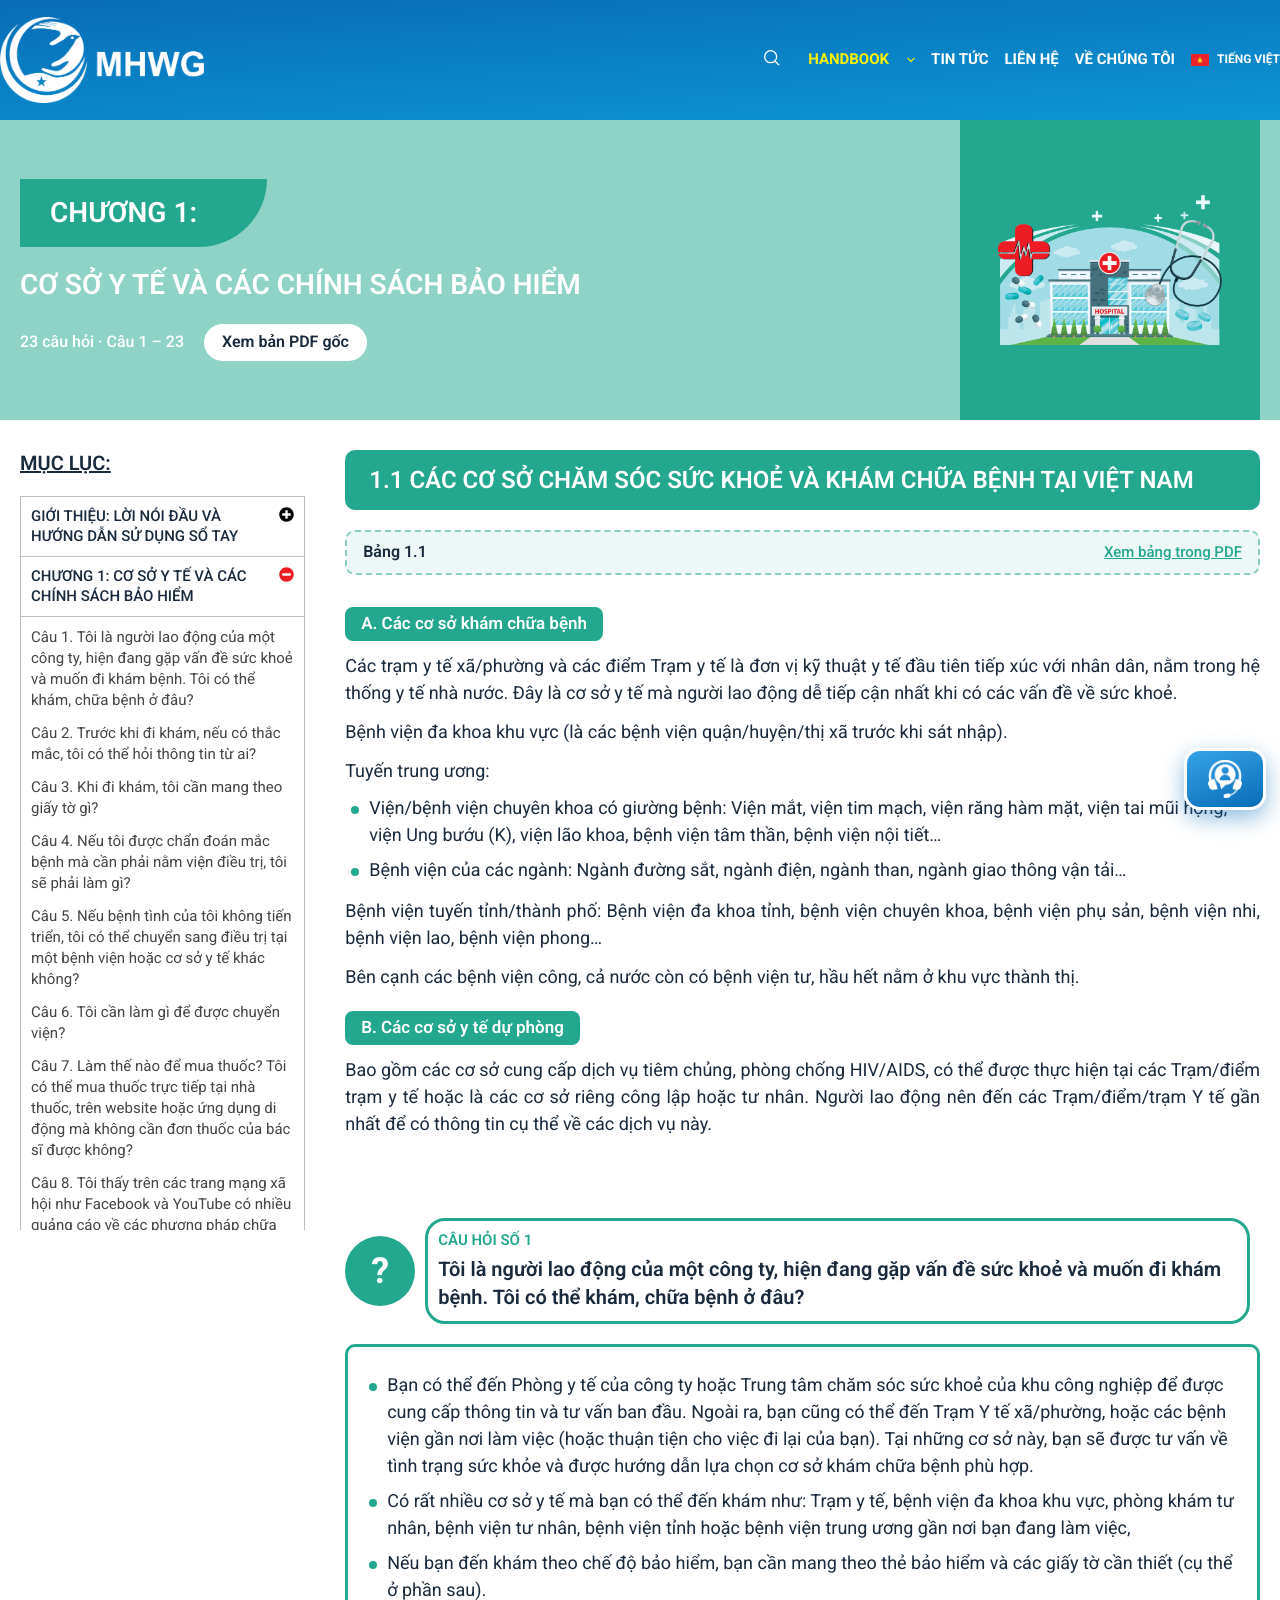
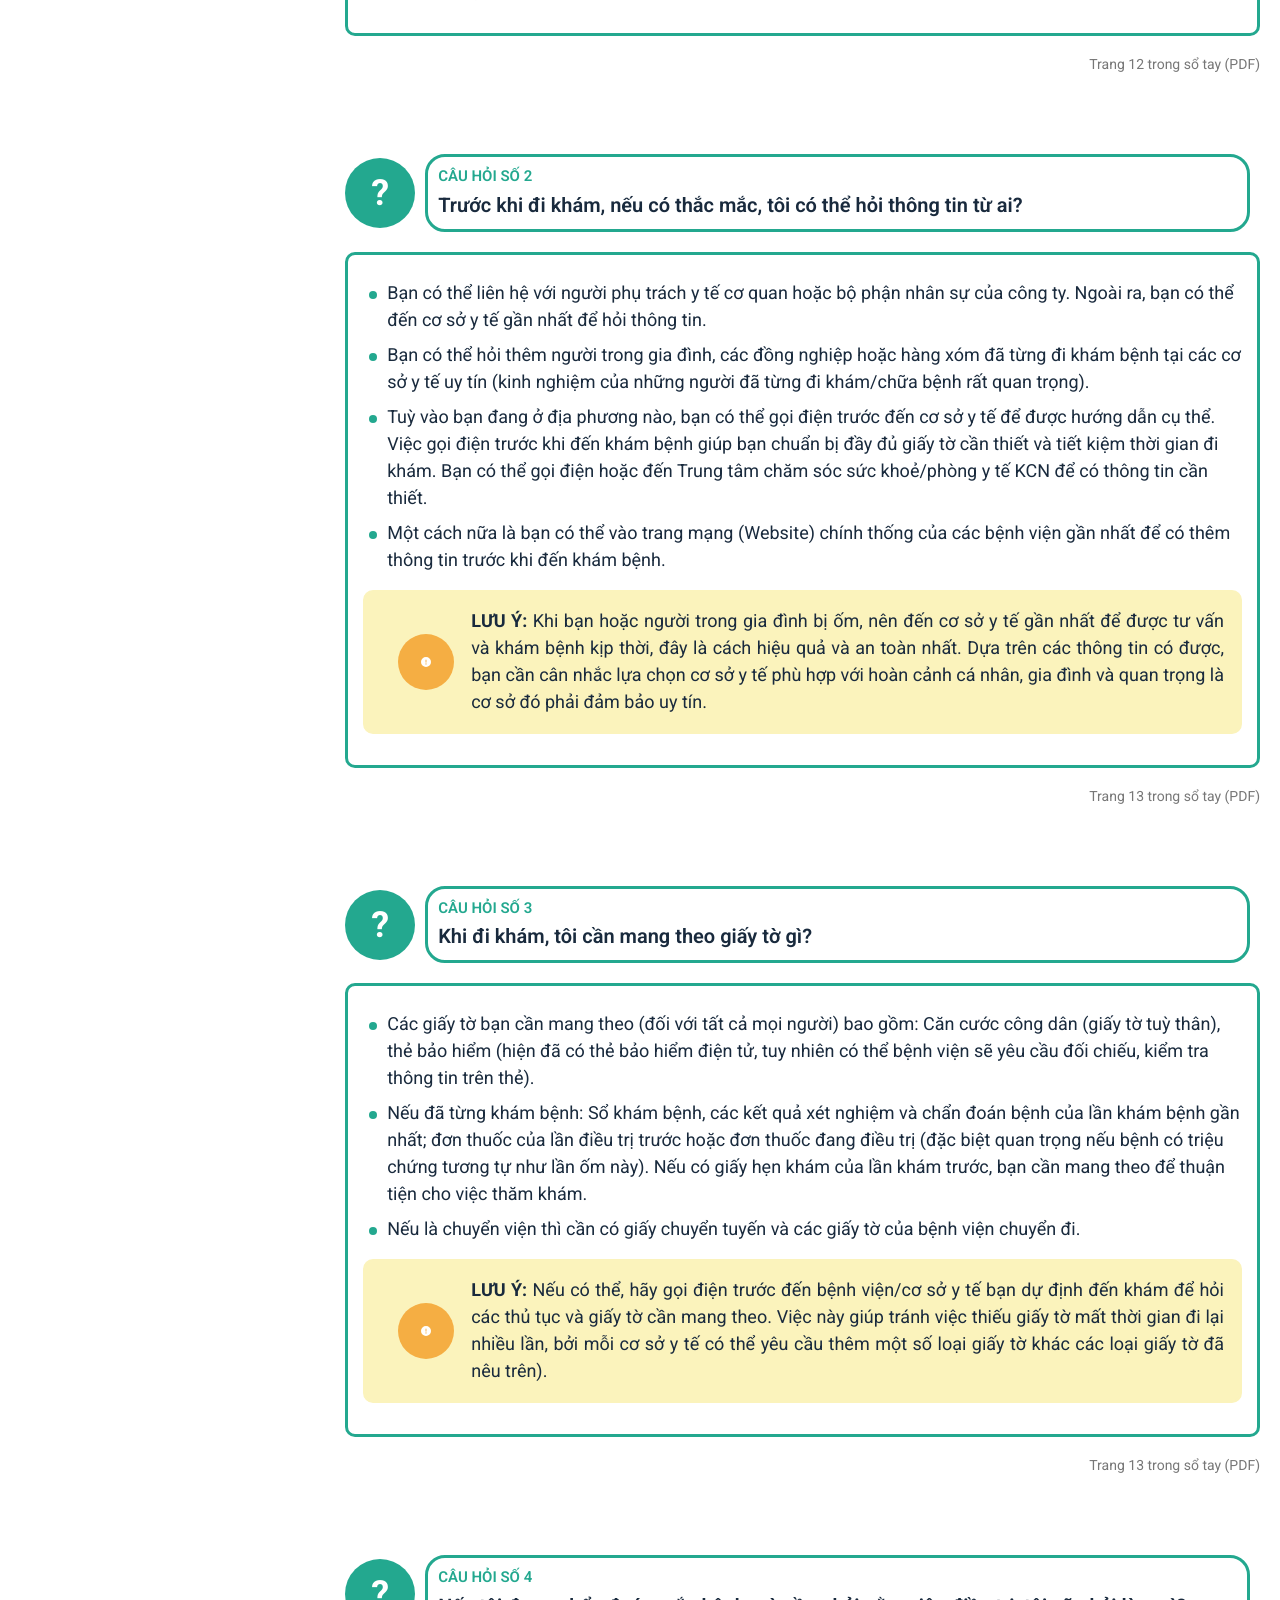
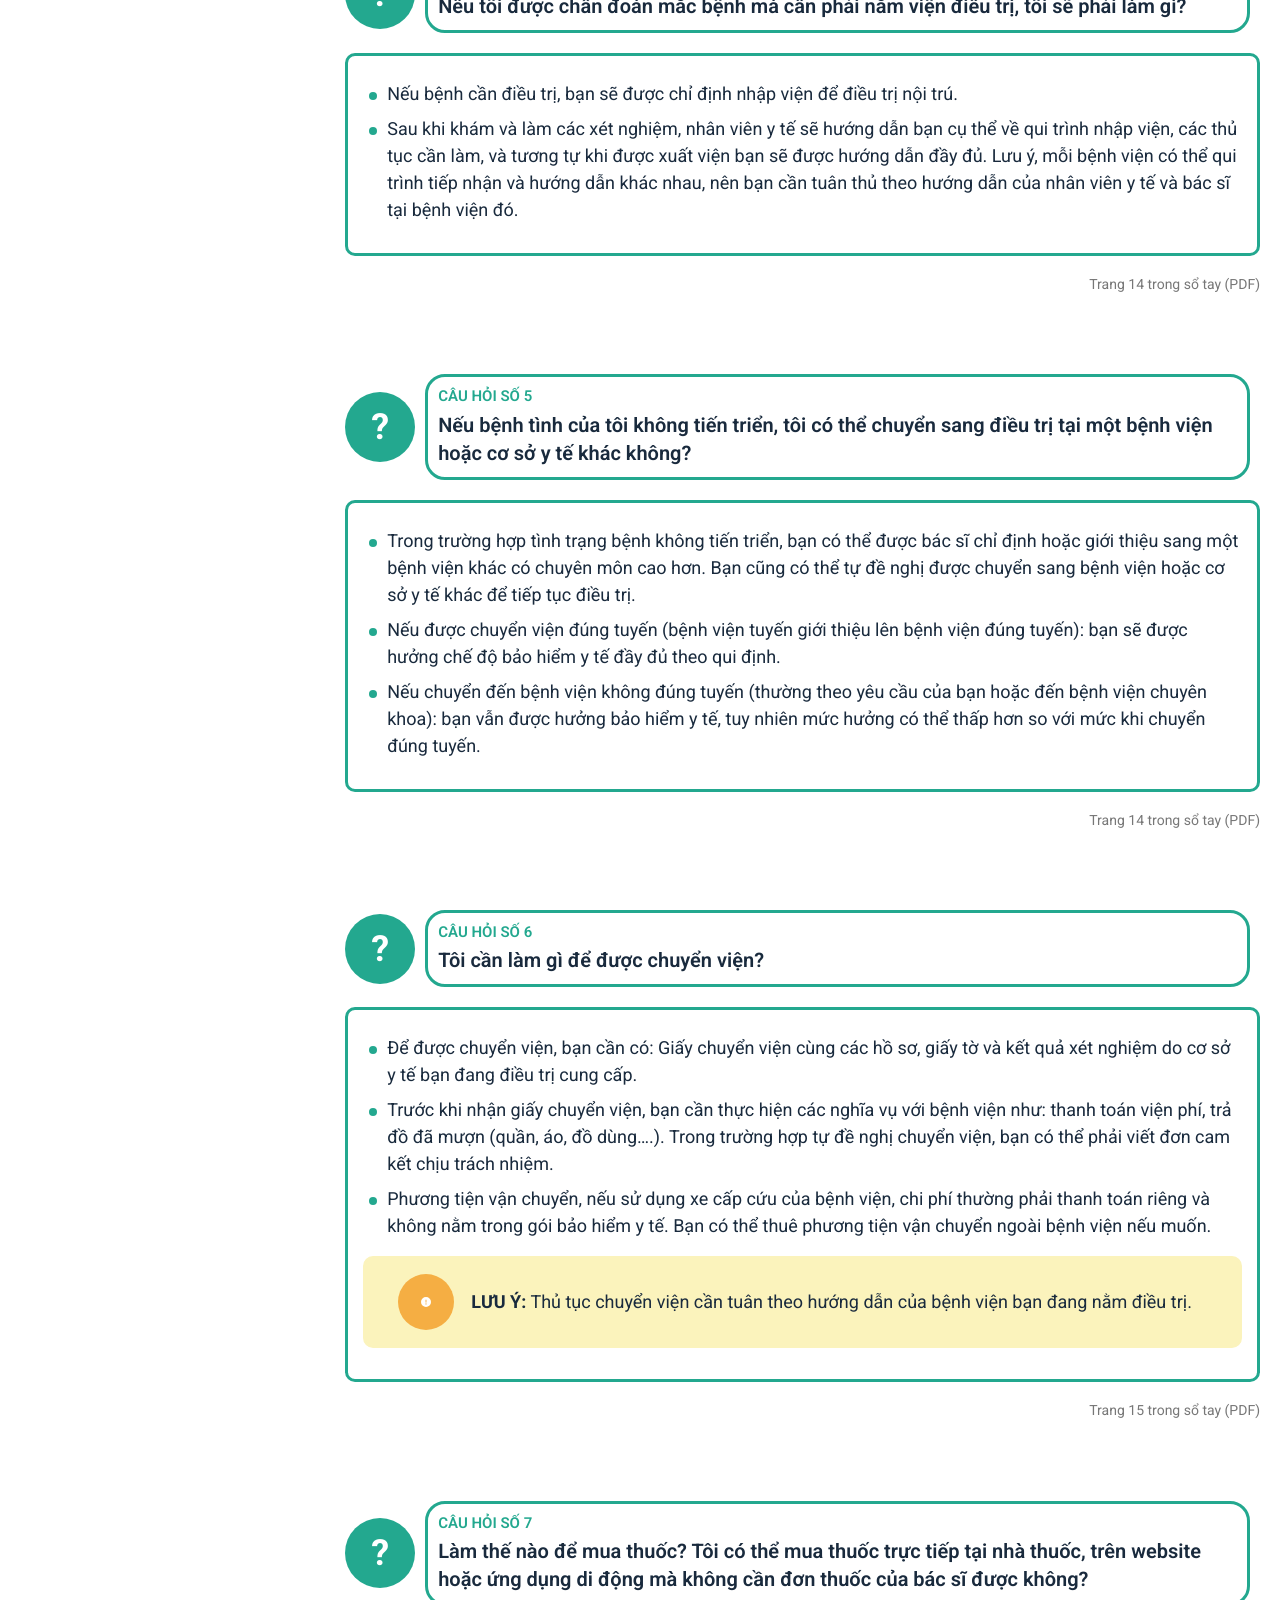
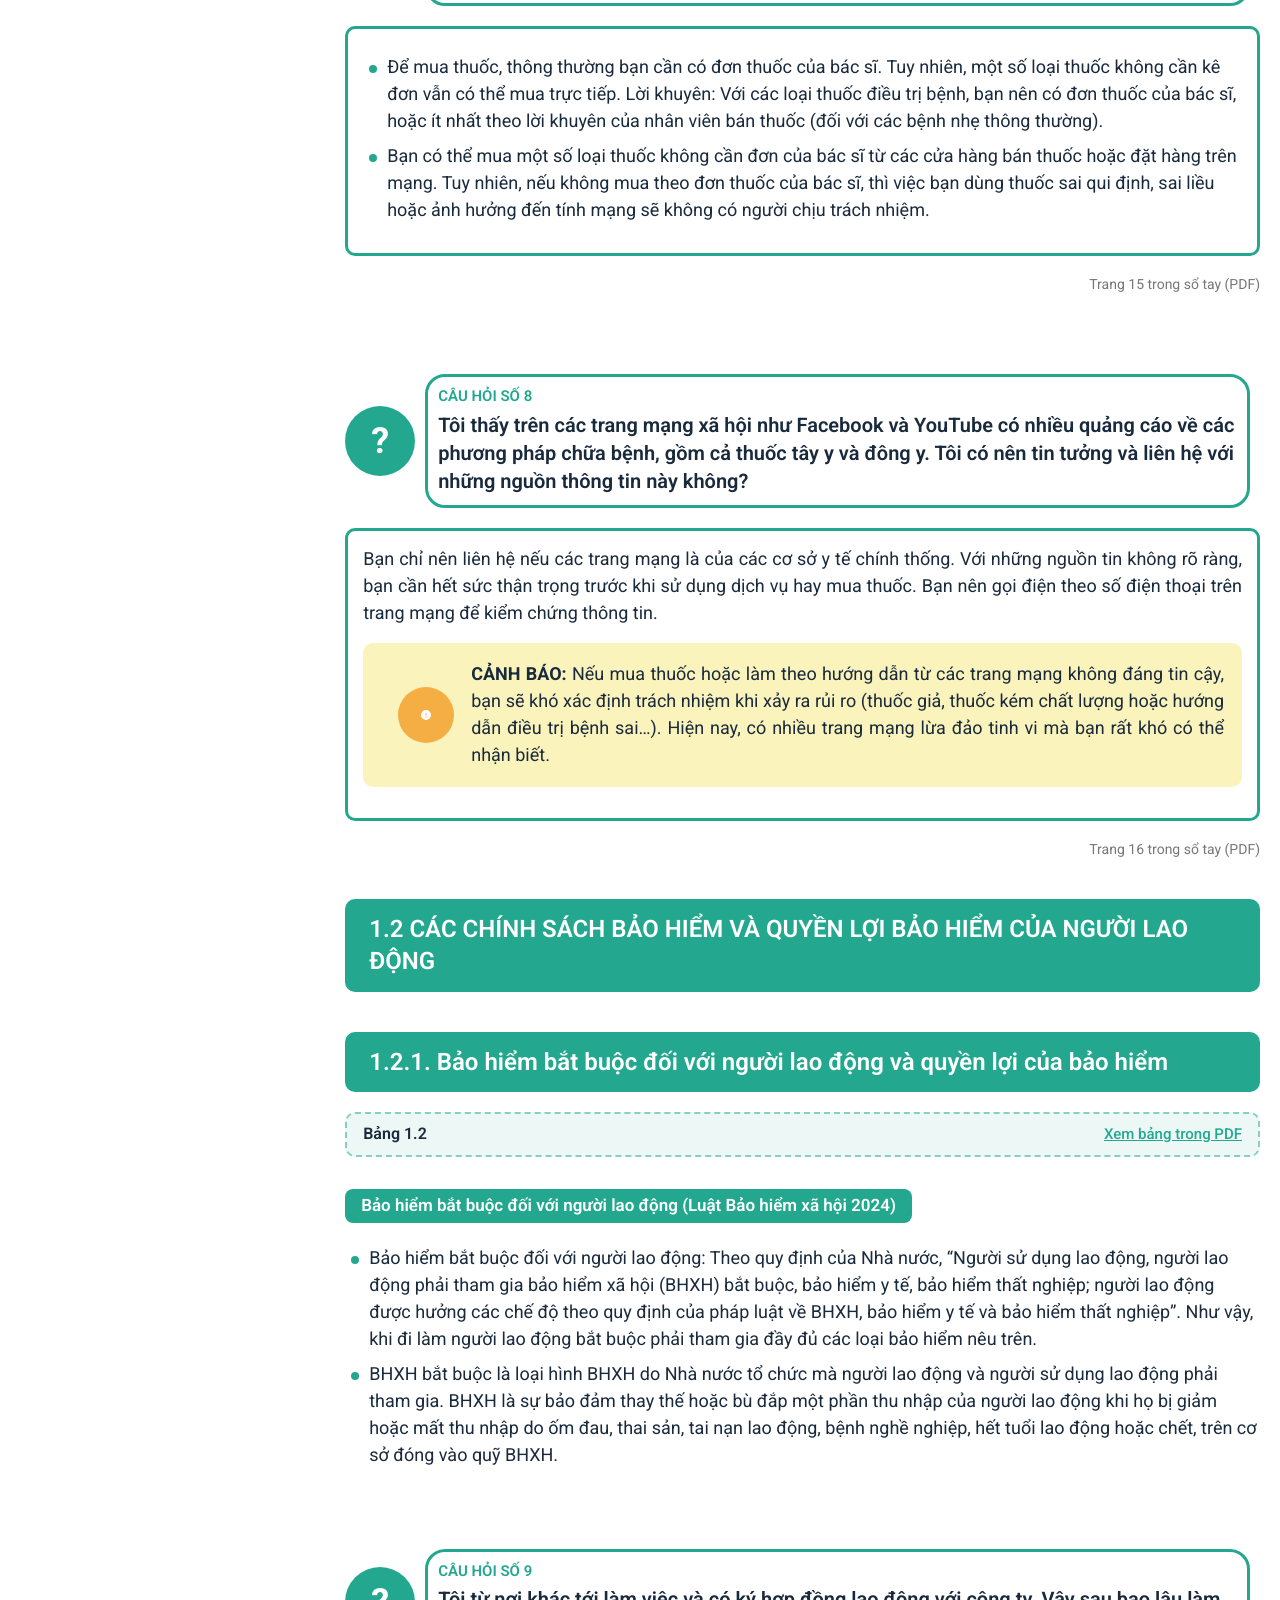
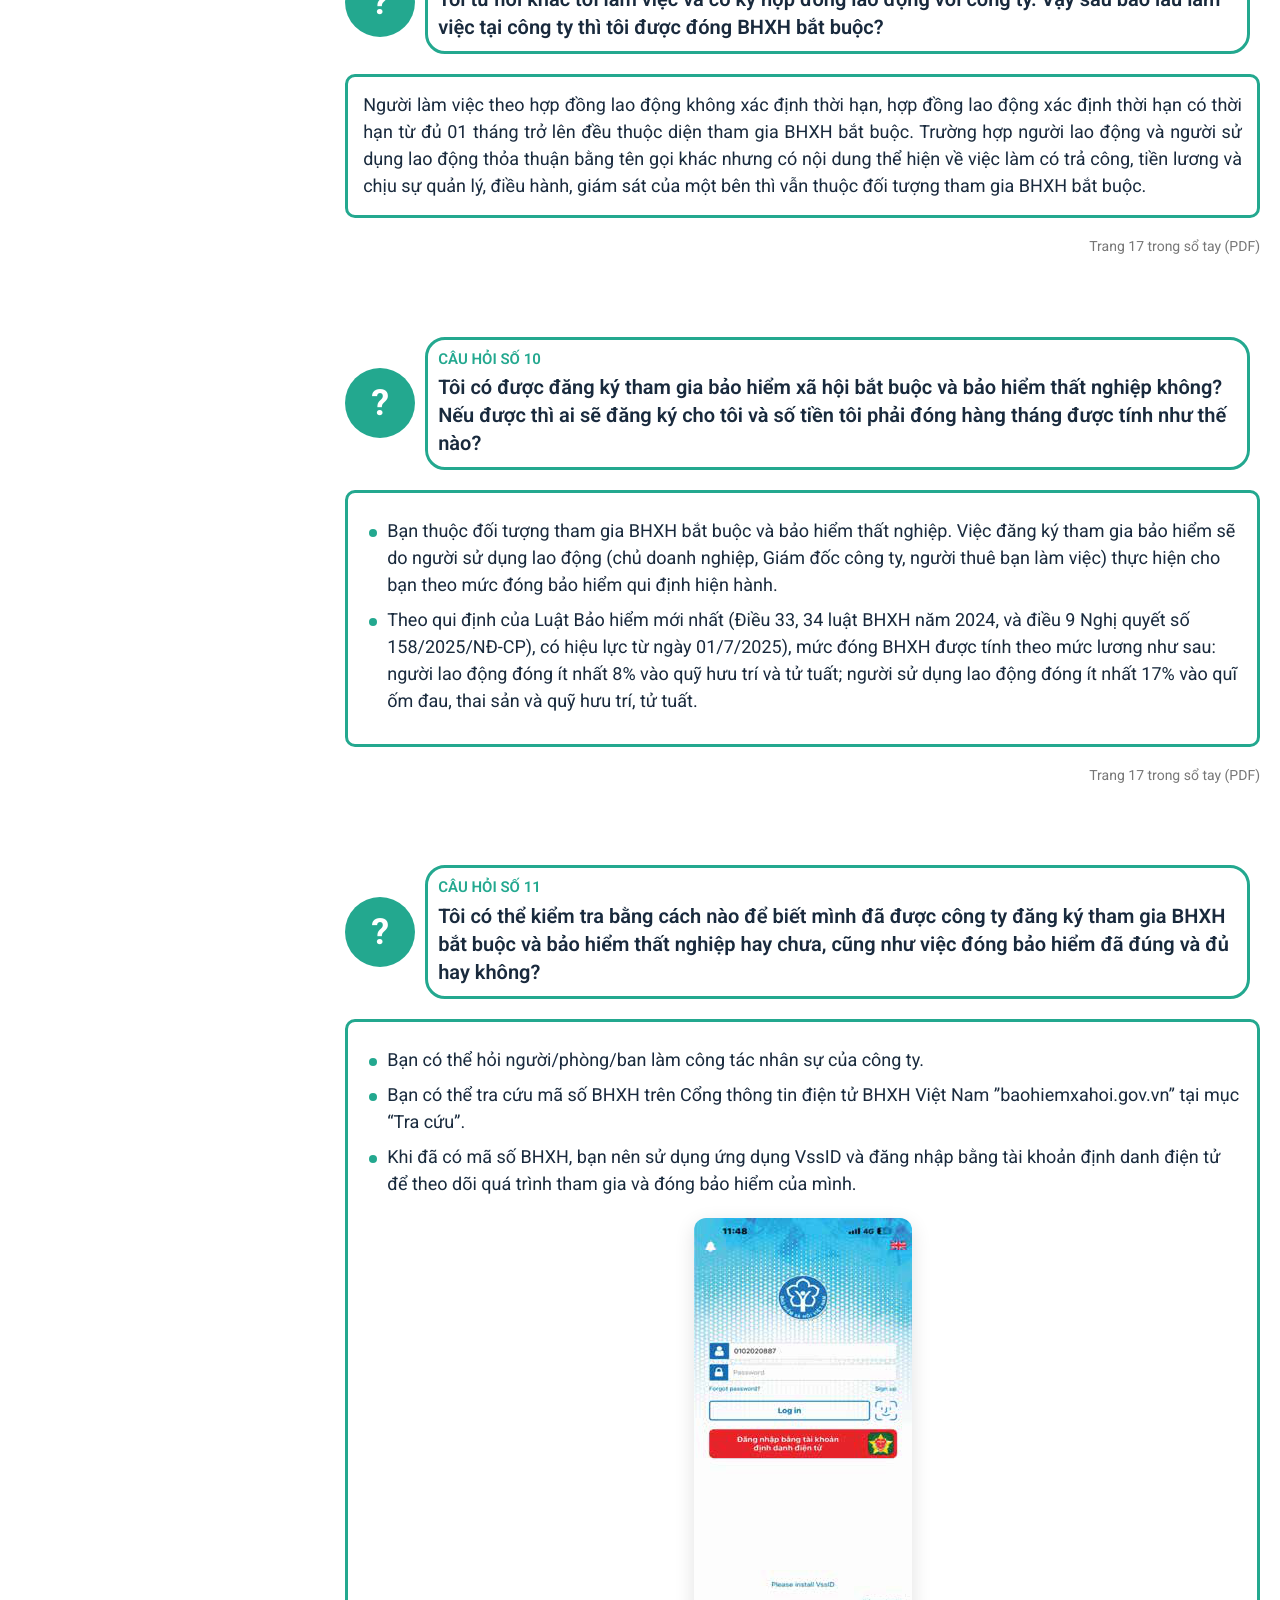
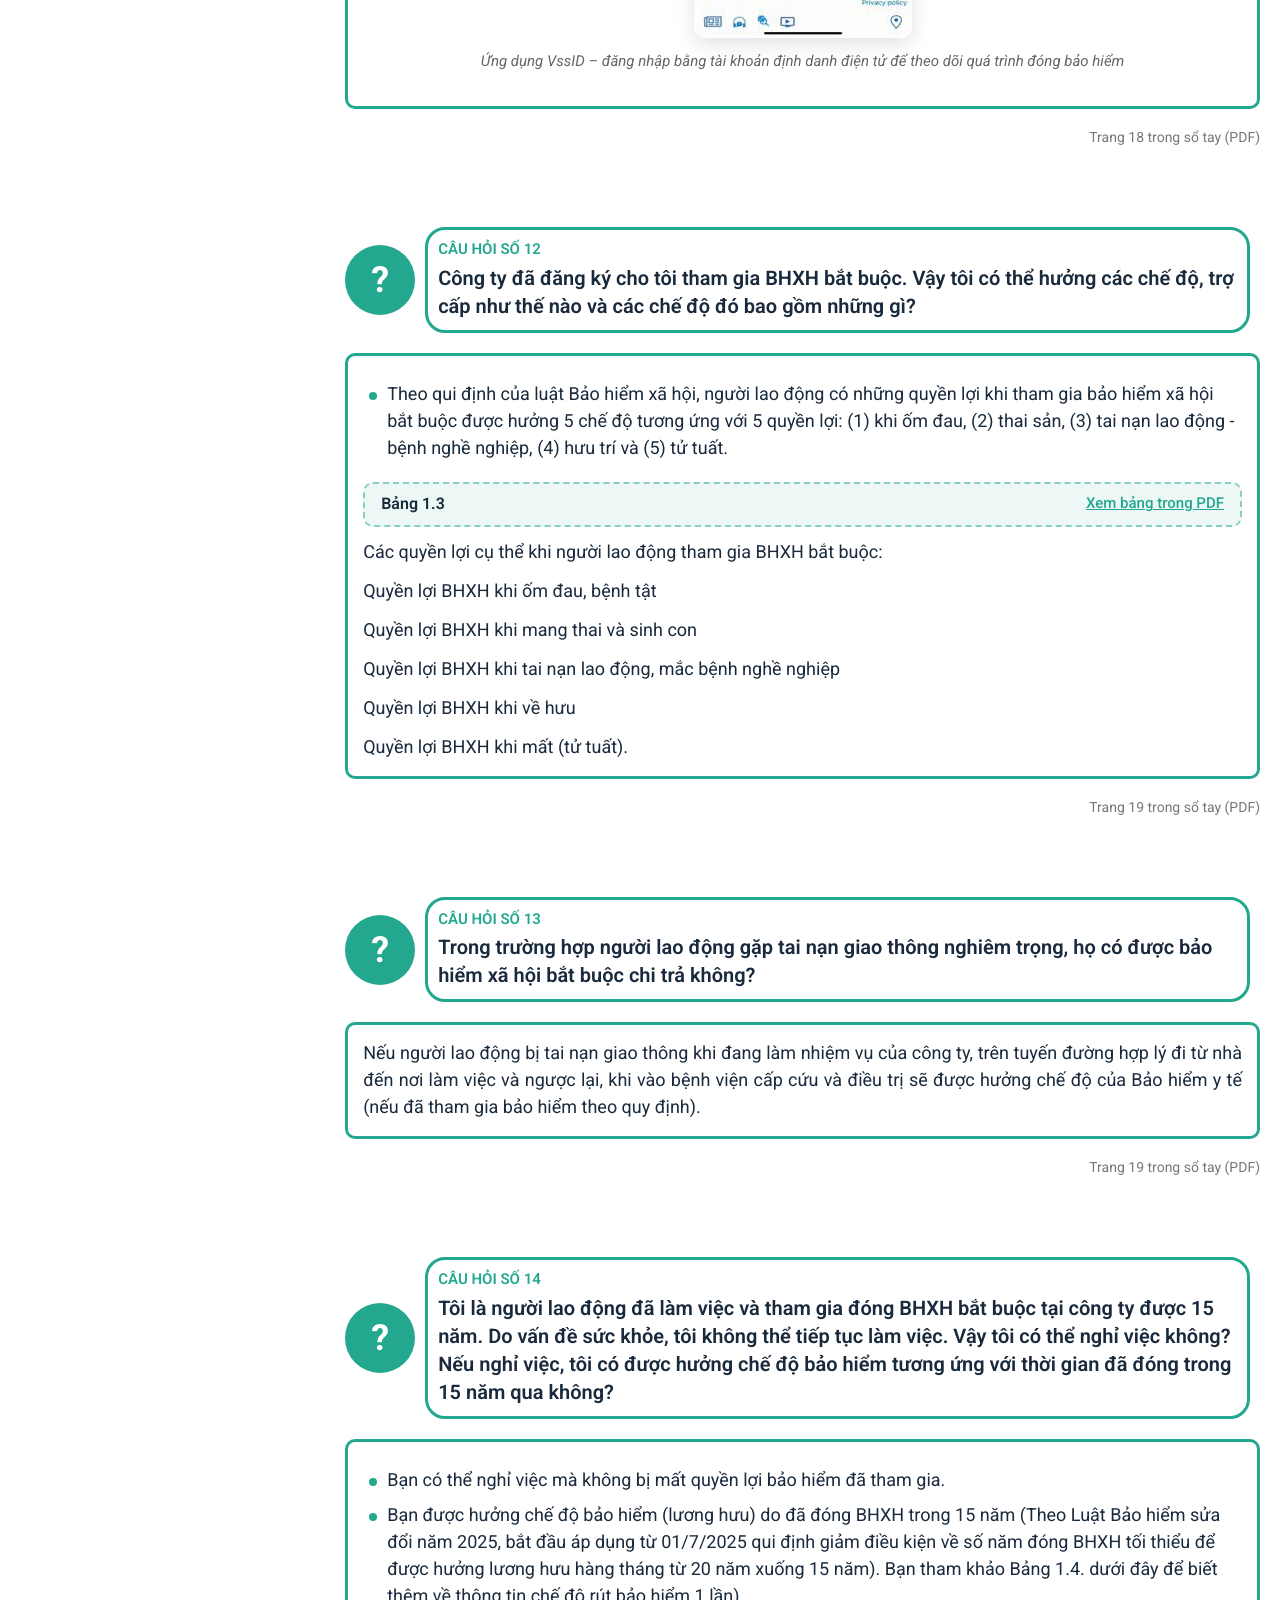
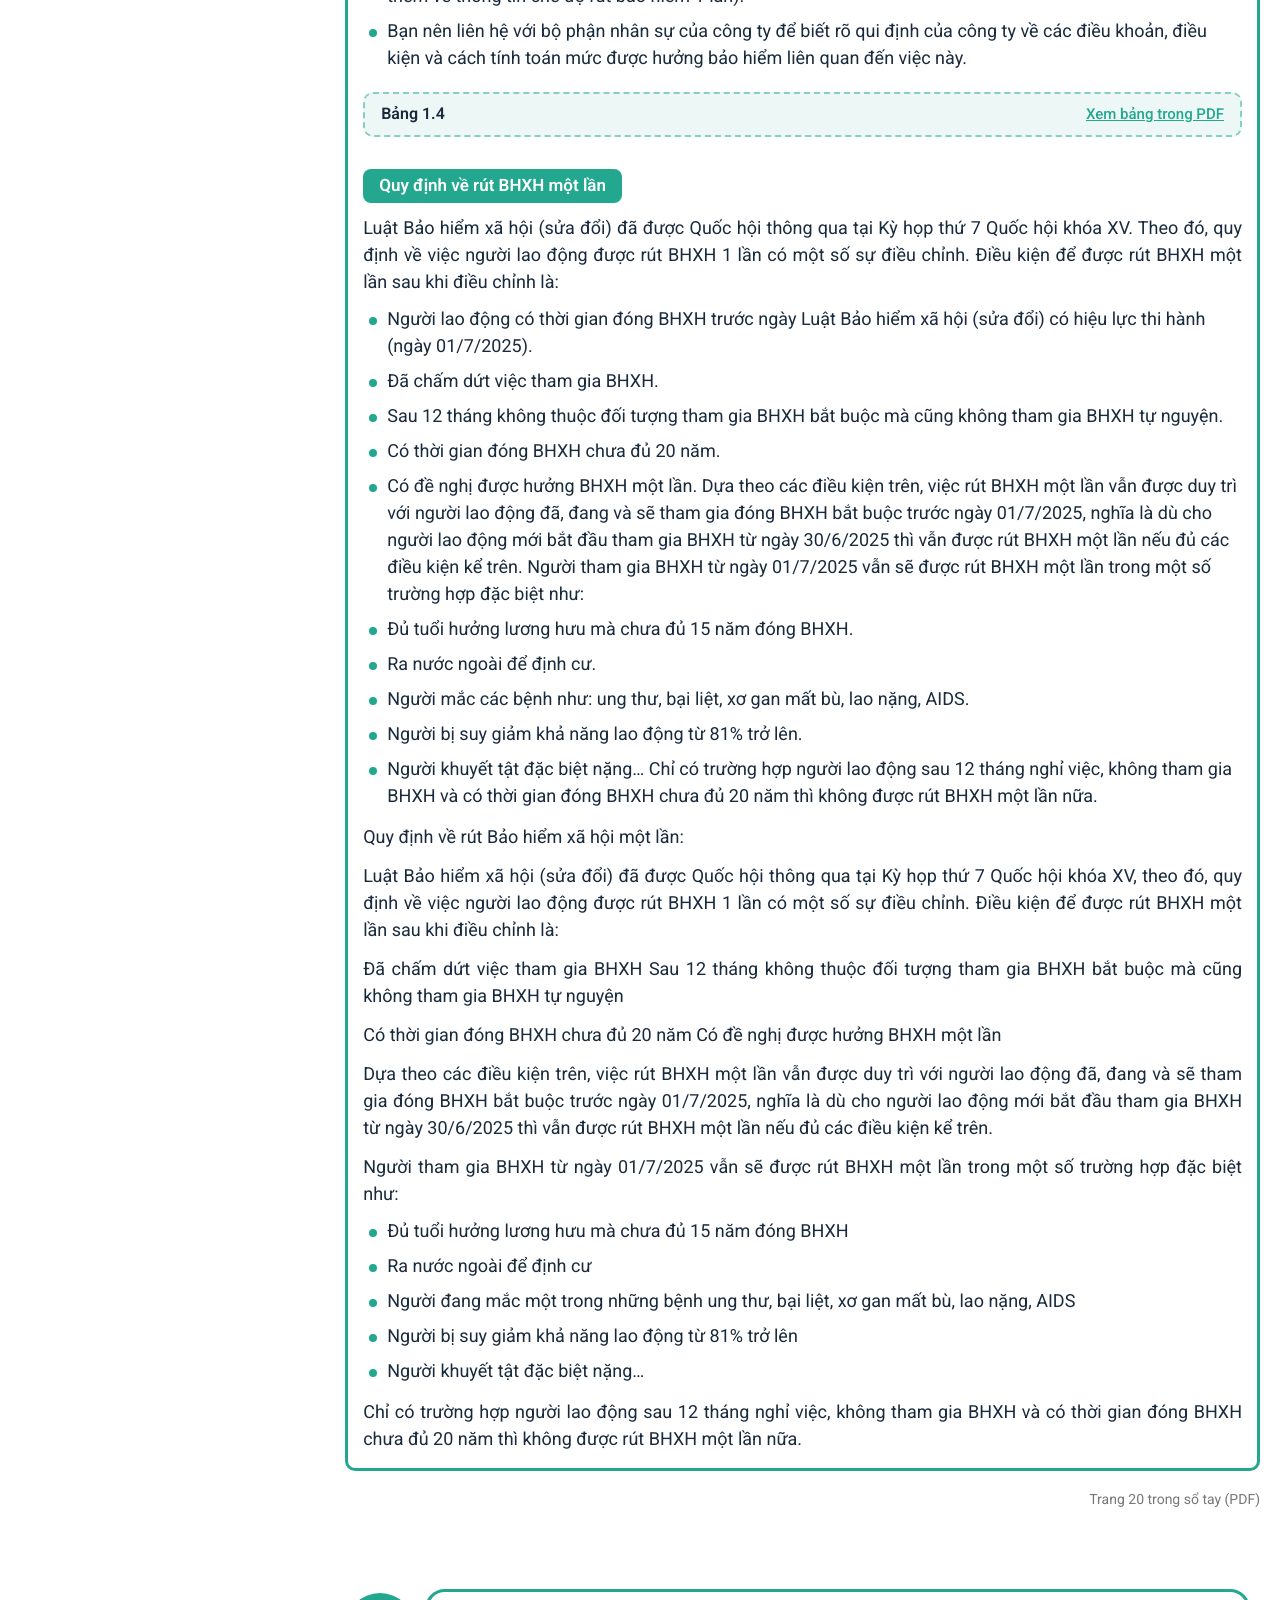
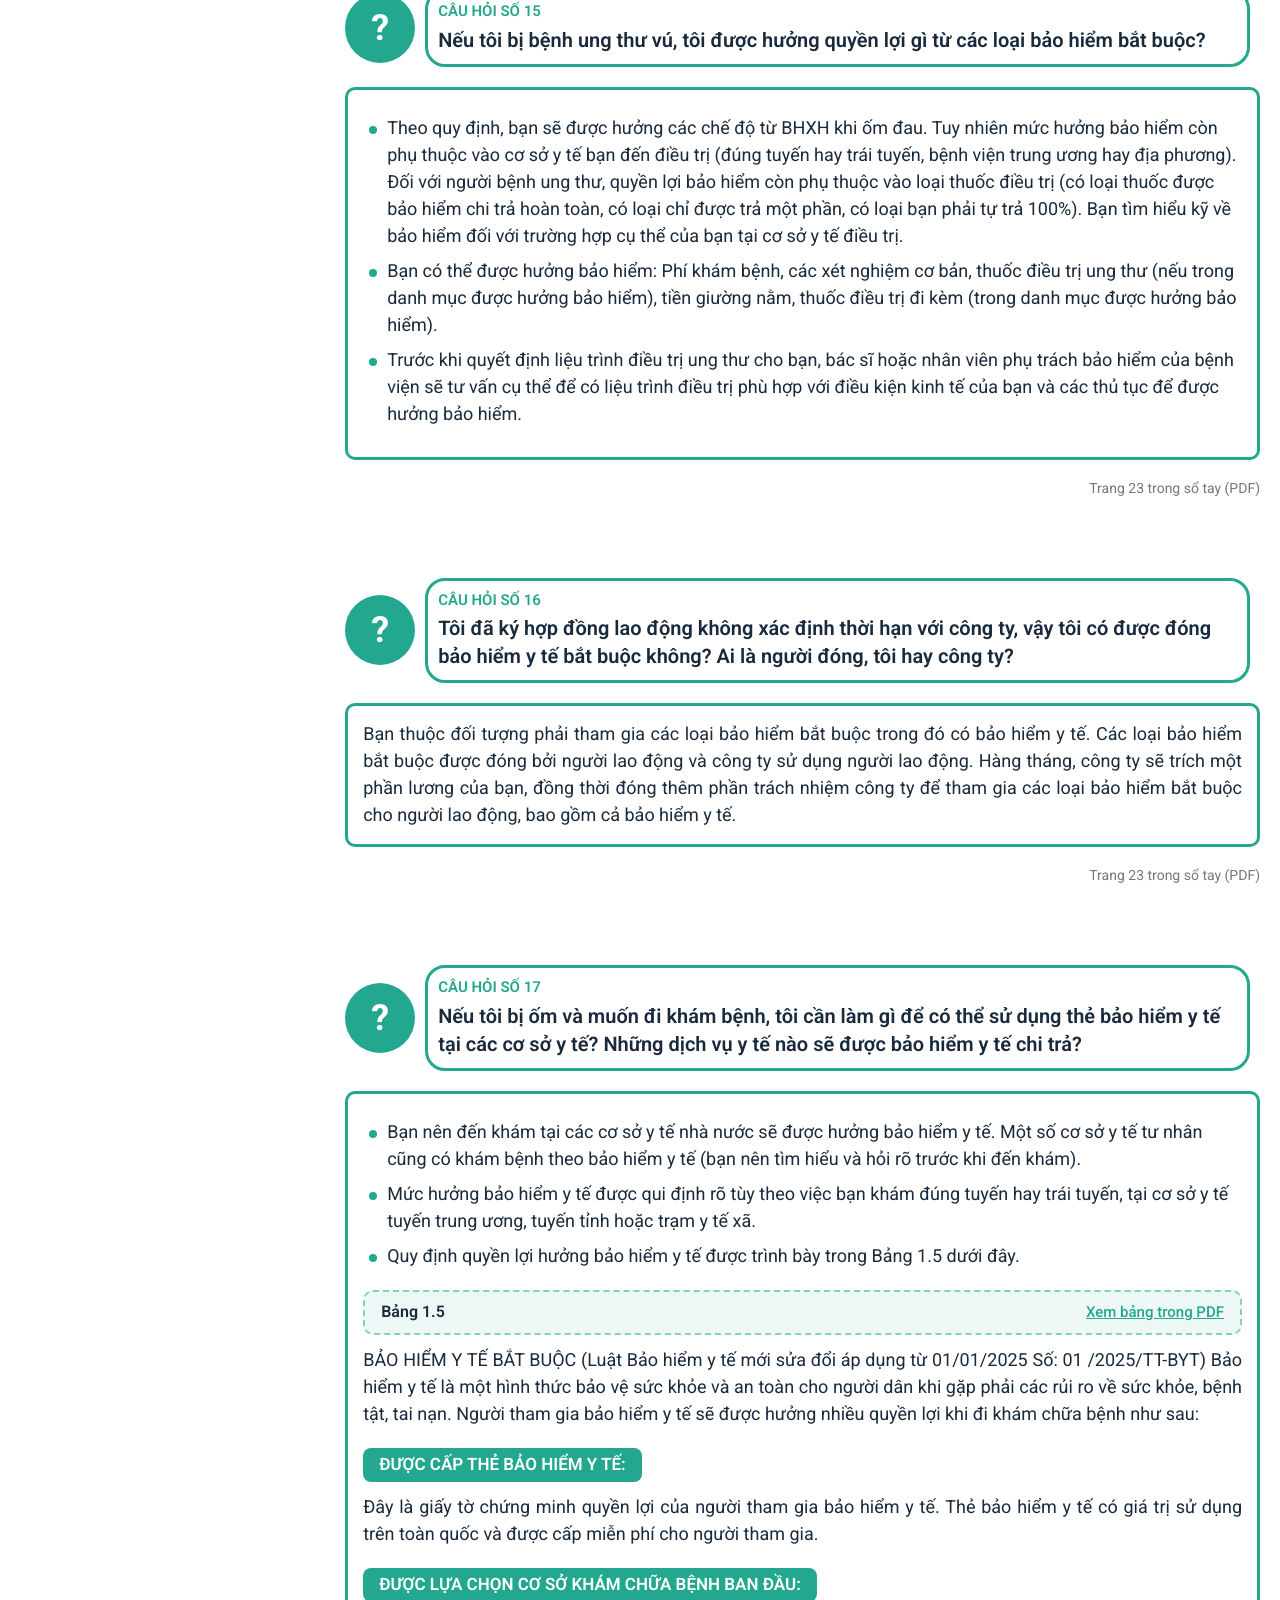
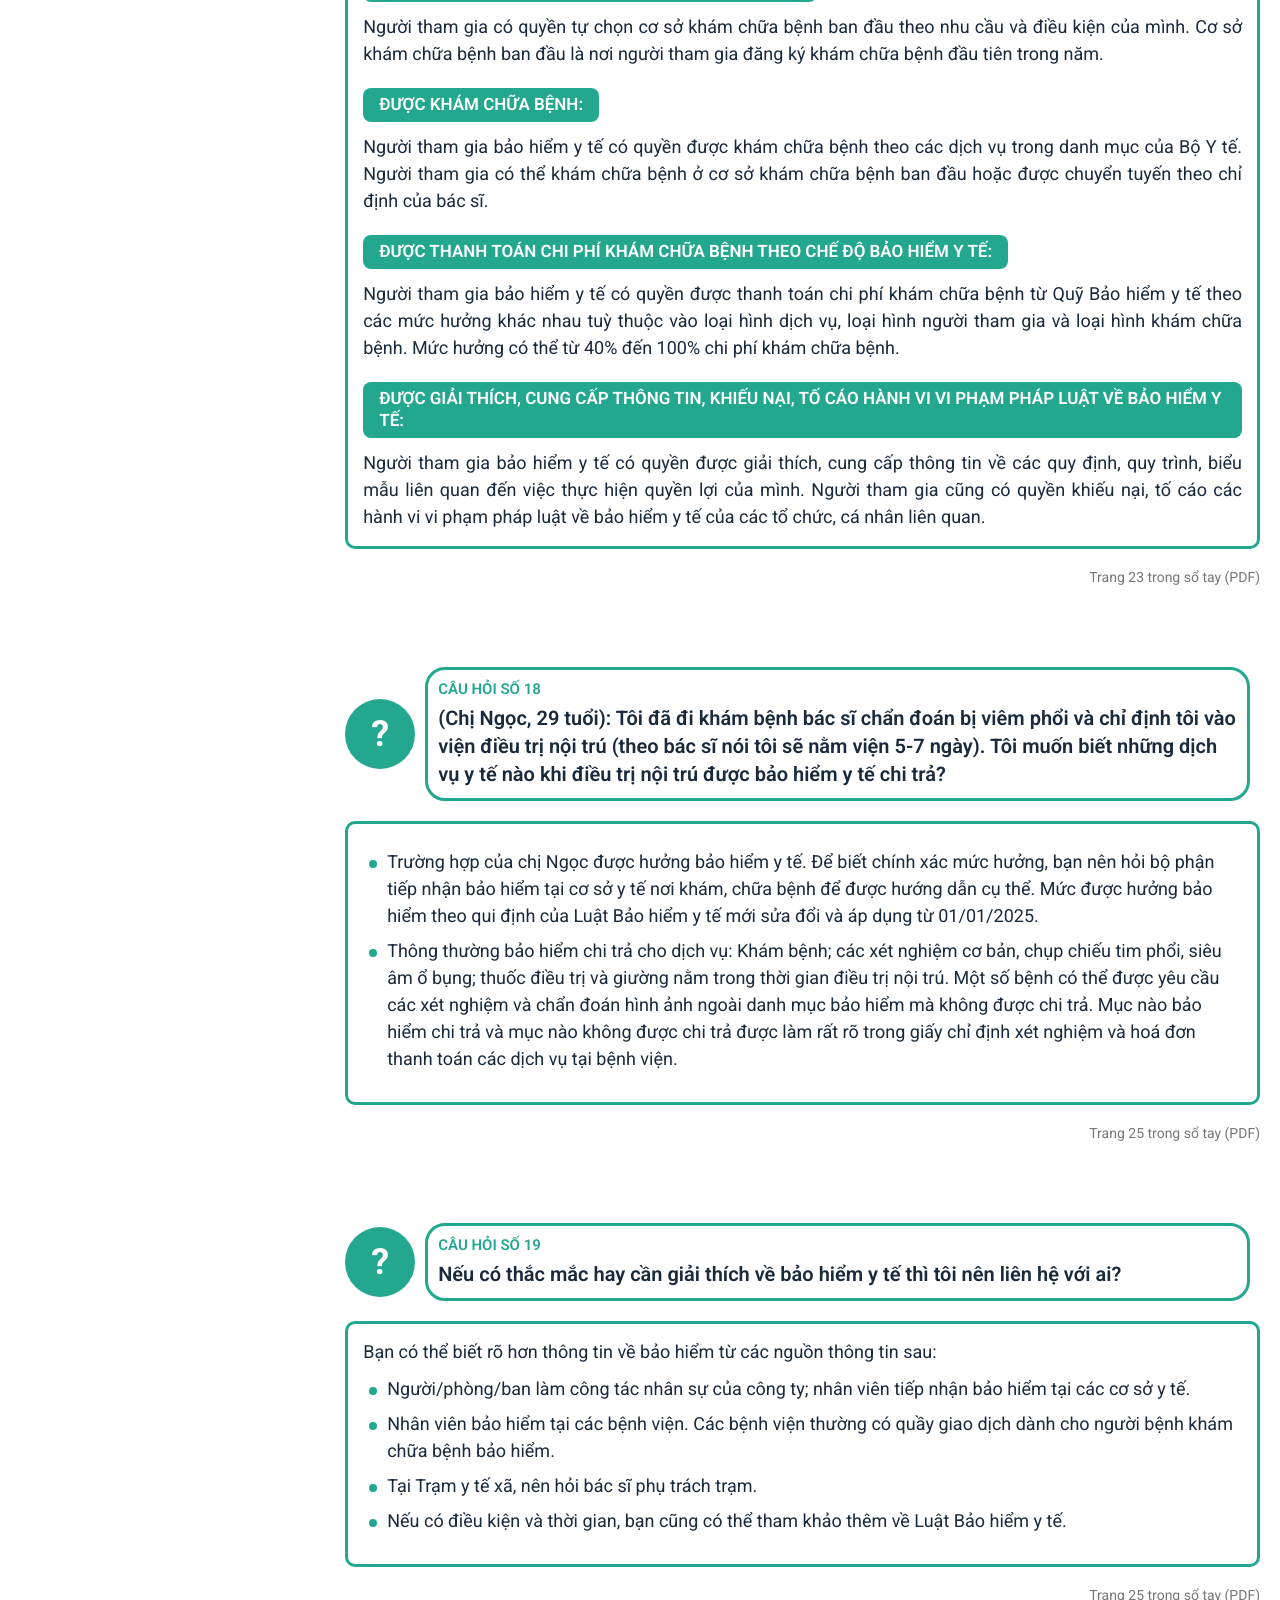
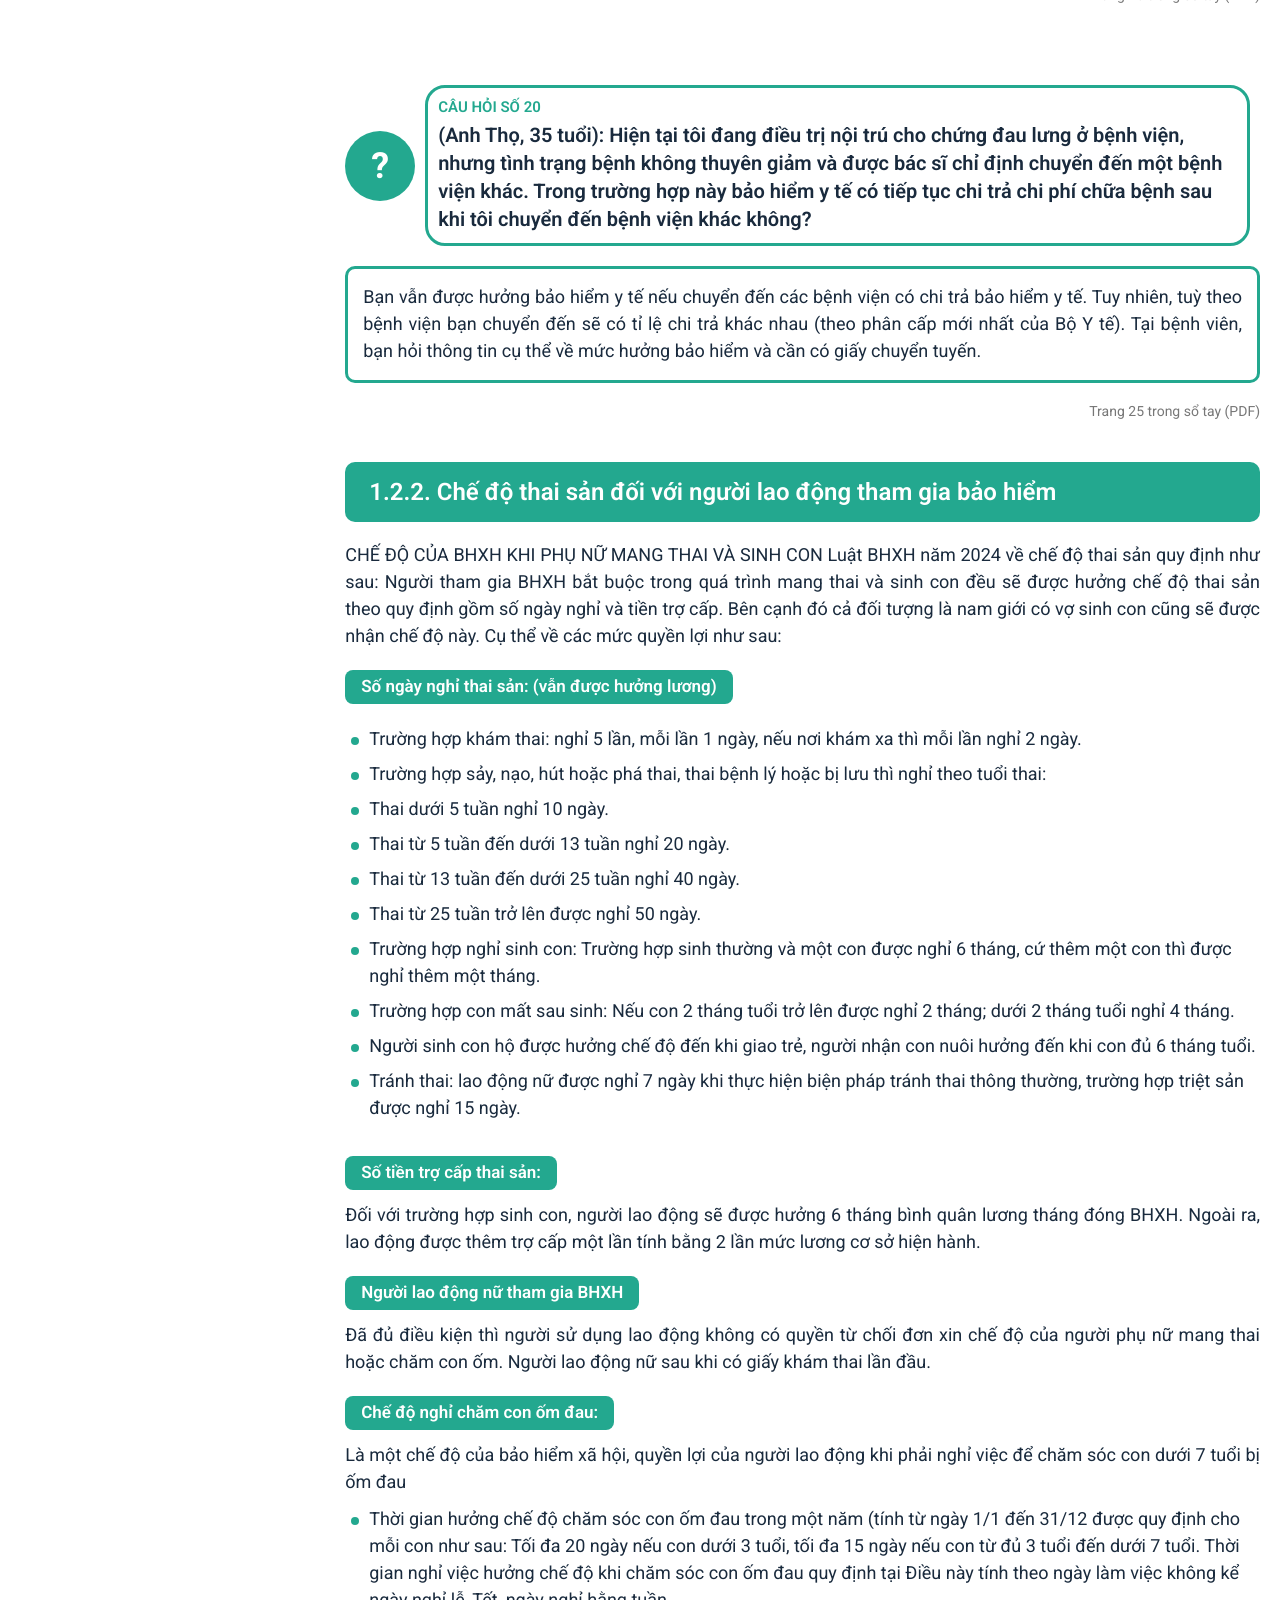
==== chapter_1.html @ 485c7907 "Sổ tay sức khỏe cho người lao động di cư trong nước Website tĩnh (HTML/CSS/JS thuần) theo cấu trúc d" ====
<!DOCTYPE html>
<html lang="vi">
    <head>
        <meta charset="UTF-8" />
        <meta http-equiv="X-UA-Compatible" content="IE=edge" />
        <meta name="viewport" content="width=device-width, initial-scale=1.0" />
        <meta name="description" content="Chương 1: Cơ sở y tế và các chính sách bảo hiểm - Sổ tay sức khỏe cho người lao động di cư trong nước. Hỏi đáp 23 câu." />
        <!-- favicon -->
        <link rel="apple-touch-icon" sizes="57x57" href="./images/favicon/apple-icon-57x57.png" />
        <link rel="apple-touch-icon" sizes="60x60" href="./images/favicon/apple-icon-60x60.png" />
        <link rel="apple-touch-icon" sizes="72x72" href="./images/favicon/apple-icon-72x72.png" />
        <link rel="apple-touch-icon" sizes="76x76" href="./images/favicon/apple-icon-76x76.png" />
        <link rel="apple-touch-icon" sizes="114x114" href="./images/favicon/apple-icon-114x114.png" />
        <link rel="apple-touch-icon" sizes="120x120" href="./images/favicon/apple-icon-120x120.png" />
        <link rel="apple-touch-icon" sizes="144x144" href="./images/favicon/apple-icon-144x144.png" />
        <link rel="apple-touch-icon" sizes="152x152" href="./images/favicon/apple-icon-152x152.png" />
        <link rel="apple-touch-icon" sizes="180x180" href="./images/favicon/apple-icon-180x180.png" />
        <link rel="icon" type="image/png" sizes="192x192" href="./images/favicon/android-icon-192x192.png" />
        <link rel="icon" type="image/png" sizes="32x32" href="./images/favicon/favicon-32x32.png" />
        <link rel="icon" type="image/png" sizes="96x96" href="./images/favicon/favicon-96x96.png" />
        <link rel="icon" type="image/png" sizes="16x16" href="./images/favicon/favicon-16x16.png" />
        <meta name="msapplication-TileColor" content="#ffffff" />
        <meta name="msapplication-TileImage" content="./images/favicon/ms-icon-144x144.png" />
        <meta name="theme-color" content="#ffffff" />
        <!-- end favicon -->
        <title>Chương 1: Cơ sở y tế và các chính sách bảo hiểm | Sổ tay sức khỏe cho người lao động di cư trong nước</title>
        <!-- font -->
        <link rel="preconnect" href="https://fonts.googleapis.com" />
        <link rel="preconnect" href="https://fonts.gstatic.com" crossorigin />
        <link href="https://fonts.googleapis.com/css2?family=Roboto:ital,wght@0,300;0,400;0,500;0,600;0,700;0,800;1,400&display=swap" rel="stylesheet" />
        <!-- end font -->
        <link rel="stylesheet" href="./css/style.css" />
    </head>

    <body>
        <!-- header -->
        <header id="header" class="header relative js__stickyHeader">
            <!-- pc -->
            <div class="header-container w-1290">
                <div class="header-top d-3xl-flex items-center justify-between">
                    <!-- logo -->
                    <div class="header-logo flex-0">
                        <a href="./index.html" class="header-logo__link"><img src="./images/logo-trang-1.png" alt="MHWG" class="header-logo__img"></a>
                    </div>
                    <!-- logo -->
                    <div class="header-right flex-1 d-3xl-flex items-center gap-24">
                        <!-- search -->
                        <div class="header-search js__searchContainer">
                            <div class="header-search__icon js__searchIcon">
                                <img src="./images/svg/search.svg" alt="Tìm kiếm">
                            </div>
                            <div class="header-search__wrapper js__searchContent">
                                <div class="header-search__close js__closeSearch">
                                    <img src="./images/svg/close-w.svg" alt="Đóng">
                                </div>
                                <div class="header-search__form">
                                    <form action="./tim_kiem.html" method="get" class="relative">
                                        <input type="text" name="s" class="search-input w-full h-full js__searchInput" placeholder="Tìm kiếm câu hỏi..." autocomplete="off">
                                        <button type="submit" class="search-btn" aria-label="Tìm kiếm">
                                            <svg class="ct-icon" aria-hidden="true" width="15" height="15" viewBox="0 0 15 15"><path d="M14.8,13.7L12,11c0.9-1.2,1.5-2.6,1.5-4.2c0-3.7-3-6.8-6.8-6.8S0,3,0,6.8s3,6.8,6.8,6.8c1.6,0,3.1-0.6,4.2-1.5l2.8,2.8c0.1,0.1,0.3,0.2,0.5,0.2s0.4-0.1,0.5-0.2C15.1,14.5,15.1,14,14.8,13.7z M1.5,6.8c0-2.9,2.4-5.2,5.2-5.2S12,3.9,12,6.8S9.6,12,6.8,12S1.5,9.6,1.5,6.8z" fill="currentColor"></path></svg>
                                        </button>
                                    </form>
                                </div>
                            </div>
                        </div>
                        <!-- end search -->
                        <!-- navbar -->
                        <ul class="navbar d-3xl-flex items-center gap-24">
                            <!-- item -->
                            <li class="navbar-item active">
                                <div class="navbar-item__top d-3xl-flex items-center gap-10">
                                    <a href="./index.html" class="navbar-item__link">Handbook</a>
                                    <div class="navbar-item__icon">
                                        <svg class="ct-icon" width="8" height="8" viewBox="0 0 15 15"><path d="M2.1,3.2l5.4,5.4l5.4-5.4L15,4.3l-7.5,7.5L0,4.3L2.1,3.2z" fill="currentColor"></path></svg>
                                    </div>
                                </div>
                                <div class="navbar-dropdown-wrapper">
                                    <ul class="navbar-dropdown">
                                        <li class="navbar-dropdown__item fs-15">
                                            <a href="./gioi_thieu.html" class="navbar-dropdown__link">Giới thiệu: Lời nói đầu và hướng dẫn sử dụng sổ tay</a>
                                        </li>
                                        <li class="navbar-dropdown__item fs-15">
                                            <a href="./chapter_1.html" class="navbar-dropdown__link">Chương 1: Cơ sở y tế và các chính sách bảo hiểm</a>
                                        </li>
                                        <li class="navbar-dropdown__item fs-15">
                                            <a href="./chapter_2.html" class="navbar-dropdown__link">Chương 2: An toàn lao động và sức khỏe nghề nghiệp</a>
                                        </li>
                                        <li class="navbar-dropdown__item fs-15">
                                            <a href="./chapter_3.html" class="navbar-dropdown__link">Chương 3: Chăm sóc sức khoẻ và môi trường sống</a>
                                        </li>
                                        <li class="navbar-dropdown__item fs-15">
                                            <a href="./chapter_4.html" class="navbar-dropdown__link">Chương 4: Phòng ngừa bệnh tật</a>
                                        </li>
                                        <li class="navbar-dropdown__item fs-15">
                                            <a href="./thong_tin_bo_sung.html" class="navbar-dropdown__link">Thông tin bổ sung: Đường dây nóng và cơ sở y tế</a>
                                        </li>
                                    </ul>
                                </div>
                            </li>
                            <!-- end item -->
                            <!-- item -->
                            <li class="navbar-item">
                                <div class="navbar-item__top d-3xl-flex items-center gap-10">
                                    <a href="https://mhwg.org.vn/" class="navbar-item__link" target="_blank" rel="noopener">Tin tức</a>
                                </div>
                            </li>
                            <!-- end item -->
                            <!-- item -->
                            <li class="navbar-item">
                                <div class="navbar-item__top d-3xl-flex items-center gap-10">
                                    <a href="https://mhwg.org.vn/vi/lien-he/" class="navbar-item__link" target="_blank" rel="noopener">Liên hệ</a>
                                </div>
                            </li>
                            <!-- end item -->
                            <!-- item -->
                            <li class="navbar-item">
                                <div class="navbar-item__top d-3xl-flex items-center gap-10">
                                    <a href="./gioi_thieu.html" class="navbar-item__link">Về chúng tôi</a>
                                </div>
                            </li>
                            <!-- end item -->
                            <!-- item -->
                            <li class="navbar-item navbar-item-languageWrapper">
                                <div class="navbar-item__top d-3xl-flex items-center gap-10">
                                    <a href="./index.html" class="navbar-item__link navbar-item__language">
                                        <div class="navbar-item__flag-icon">
                                            <img src="./images/flag-vi.png" alt="">
                                        </div>
                                        <span class="navbar-item__text">Tiếng việt</span>
                                    </a>
                                </div>
                            </li>
                            <!-- end item -->
                        </ul>
                        <!-- end navbar -->

                        <!-- menu mobile -->
                        <div class="sub-menu d-3xl-none d-lg-block">
                            <!-- icon bar -->
                            <div class="icon-bar js__clickShowMenuMb px-15 py-10">
                                <img src="./images/svg/bar-w.svg" alt="Menu">
                            </div>
                            <!-- end icon bar -->
                            <!-- content -->
                            <div class="sub-menu__content">
                                <!-- close -->
                                <div class="sub-menu__close js__closeSubMenu h-56 p-4 mb-8 d-3xl-flex items-center text-white">
                                    <img src="./images/svg/close-w.svg" alt="Đóng">
                                </div>
                                <!-- end close -->

                                <div class="sub-menu__container">
                                    <!-- list -->
                                    <div class="sub-menu__list">
                                        <!-- item -->
                                        <div class="sub-menu__item">
                                            <!-- heading -->
                                            <div class="heading-sub js__dropDown d-3xl-flex items-center justify-between px-16 py-8 text-white">
                                                <a href="./index.html" class="heading-sub__title fs-16 fw-500">Handbook</a>
                                                <div class="heading-sub__arrow">
                                                    <img src="./images/svg/arrow-down-w.svg" alt="">
                                                </div>
                                            </div>
                                            <!-- end heading -->
                                            <!-- sub menu list -->
                                            <ul class="list-sub js__listSubMenu">
                                                <li class="item-sub">
                                                    <a href="./gioi_thieu.html" class="item-sub__link fs-16">Giới thiệu: Lời nói đầu và hướng dẫn sử dụng sổ tay</a>
                                                </li>
                                                <li class="item-sub">
                                                    <a href="./chapter_1.html" class="item-sub__link fs-16">Chương 1: Cơ sở y tế và các chính sách bảo hiểm</a>
                                                </li>
                                                <li class="item-sub">
                                                    <a href="./chapter_2.html" class="item-sub__link fs-16">Chương 2: An toàn lao động và sức khỏe nghề nghiệp</a>
                                                </li>
                                                <li class="item-sub">
                                                    <a href="./chapter_3.html" class="item-sub__link fs-16">Chương 3: Chăm sóc sức khoẻ và môi trường sống</a>
                                                </li>
                                                <li class="item-sub">
                                                    <a href="./chapter_4.html" class="item-sub__link fs-16">Chương 4: Phòng ngừa bệnh tật</a>
                                                </li>
                                                <li class="item-sub">
                                                    <a href="./thong_tin_bo_sung.html" class="item-sub__link fs-16">Thông tin bổ sung: Đường dây nóng và cơ sở y tế</a>
                                                </li>
                                            </ul>
                                            <!-- end sub menu list -->
                                        </div>
                                        <!-- end item -->
                                        <!-- item -->
                                        <div class="sub-menu__item">
                                            <div class="heading-sub d-3xl-flex items-center justify-between px-16 py-8 text-white">
                                                <a href="https://mhwg.org.vn/" class="heading-sub__title fs-16 fw-500" target="_blank" rel="noopener">Tin tức</a>
                                            </div>
                                        </div>
                                        <!-- end item -->
                                        <!-- item -->
                                        <div class="sub-menu__item">
                                            <div class="heading-sub d-3xl-flex items-center justify-between px-16 py-8 text-white">
                                                <a href="https://mhwg.org.vn/vi/lien-he/" class="heading-sub__title fs-16 fw-500" target="_blank" rel="noopener">Liên hệ</a>
                                            </div>
                                        </div>
                                        <!-- end item -->
                                        <!-- item -->
                                        <div class="sub-menu__item">
                                            <div class="heading-sub d-3xl-flex items-center justify-between px-16 py-8 text-white">
                                                <a href="./gioi_thieu.html" class="heading-sub__title fs-16 fw-500">Về chúng tôi</a>
                                            </div>
                                        </div>
                                        <!-- end item -->
                                    </div>
                                    <!-- end list -->
                                </div>
                            </div>
                            <!-- end content -->
                            <div class="overlay js__overlay"></div>
                        </div>
                        <!-- end menu mobile -->
                    </div>
                </div>
            </div>
            <!-- end pc -->
        </header>
        <!-- end header -->
        <!-- main -->
        <main id="main" class="main">

            <!-- chapter primary -->
            <section class="chapter-primary chapter-primary--1 relative z-20 over-hidden w-wrapper">
                <div class="chapter-primary__container w-1290 d-3xl-flex items-center justify-between">
                    <!-- content -->
                    <div class="chapter-primary__content flex-1">
                        <h1 class="chapter-primary__heading text-white fw-600 uppercase"><span class="chapter-primary__heading-inner">Chương 1:</span></h1>
                        <h2 class="chapter-primary__title text-white fw-600 uppercase">Cơ sở y tế và các chính sách bảo hiểm</h2>
                        <div class="chapter-primary__meta"><span>23 câu hỏi · Câu 1 – 23</span><a href="./document/so-tay-suc-khoe-nguoi-lao-dong-di-cu.pdf#page=8" target="_blank" rel="noopener">Xem bản PDF gốc</a></div>
                    </div>
                    <!-- end content -->
                    <!-- img -->
                    <div class="chapter-primary__img flex-0">
                        <img src="./images/chuong-1-1.png" alt="">
                    </div>
                    <!-- end img -->
                </div>
            </section>
            <!-- end chapter primary -->

            <!-- chapter secondary -->
            <section class="chapter-secondary relative z-20 w-wrapper">
                <div class="chapter-secondary__container w-1290 d-3xl-flex">
                    <!-- left -->
                    <div class="chapter-secondary__left flex-0 text-gray-192">
                        <!-- mb -->
                        <div class="chapter-secondary__menuFix d-3xl-none d-lg-block js__openTableOfContent">
                            <a href="#" class="chapter-secondary__menuFixLink">
                                <div class="chapter-secondary__menuFixIcon">
                                    <img src="./images/svg/bar-w.svg" alt="">
                                </div>
                                <span class="chapter-secondary__menuFixText">Mục lục</span>
                            </a>
                        </div>
                        <!-- end mb -->
                        <!-- pc -->
                        <div class="chapter-secondary__tableOfContent js__tableOfContentBox">
                            <div class="tableOfContent-close js__closeTableOfContent">&times;</div>
                            <h2 class="tableOfContent-headingParent fw-600 fs-20 uppercase">Mục lục:</h2>
                            <ul class="tableOfContent-content">
                                <!-- item -->
                                <li class="tableOfContent-item js__tableOfContentItem">
                                    <div class="tableOfContent-heading js__tableOfContentHeading">
                                        <h3 class="tableOfContent-title">Giới thiệu: Lời nói đầu và hướng dẫn sử dụng sổ tay</h3>
                                        <div class="tableOfContent-icon">
                                            <img src="./images/svg/plus_2.svg" alt="" class="plus">
                                            <img src="./images/svg/minus_2.svg" alt="" class="minus">
                                        </div>
                                    </div>
                                    <ul class="tableOfContent-dropdown js__tableOfContentDropdown">
                                        <li class="tableOfContent-dropdown__item">
                                            <a href="./gioi_thieu.html#gioi-thieu__1" class="tableOfContent-dropdown__link">Lời nói đầu</a>
                                        </li>
                                        <li class="tableOfContent-dropdown__item">
                                            <a href="./gioi_thieu.html#gioi-thieu__2" class="tableOfContent-dropdown__link">Lời cảm ơn</a>
                                        </li>
                                        <li class="tableOfContent-dropdown__item">
                                            <a href="./gioi_thieu.html#gioi-thieu__3" class="tableOfContent-dropdown__link">Hướng dẫn sử dụng sổ tay</a>
                                        </li>
                                        <li class="tableOfContent-dropdown__item">
                                            <a href="./gioi_thieu.html#gioi-thieu__4" class="tableOfContent-dropdown__link">Giới thiệu nhân vật</a>
                                        </li>
                                        <li class="tableOfContent-dropdown__item">
                                            <a href="./gioi_thieu.html#gioi-thieu__5" class="tableOfContent-dropdown__link">Dấu hiệu nhận biết bị lao động cưỡng bức</a>
                                        </li>
                                    </ul>
                                </li>
                                <!-- end item -->
                                <!-- item -->
                                <li class="tableOfContent-item active js__tableOfContentItem">
                                    <div class="tableOfContent-heading js__tableOfContentHeading">
                                        <h3 class="tableOfContent-title">Chương 1: Cơ sở y tế và các chính sách bảo hiểm</h3>
                                        <div class="tableOfContent-icon">
                                            <img src="./images/svg/plus_2.svg" alt="" class="plus">
                                            <img src="./images/svg/minus_2.svg" alt="" class="minus">
                                        </div>
                                    </div>
                                    <ul class="tableOfContent-dropdown js__tableOfContentDropdown">
                                        <li class="tableOfContent-dropdown__item">
                                            <a href="#chapter-1__1" class="tableOfContent-dropdown__link">Câu 1. Tôi là người lao động của một công ty, hiện đang gặp vấn đề sức khoẻ và muốn đi khám bệnh. Tôi có thể khám, chữa bệnh ở đâu?</a>
                                        </li>
                                        <li class="tableOfContent-dropdown__item">
                                            <a href="#chapter-1__2" class="tableOfContent-dropdown__link">Câu 2. Trước khi đi khám, nếu có thắc mắc, tôi có thể hỏi thông tin từ ai?</a>
                                        </li>
                                        <li class="tableOfContent-dropdown__item">
                                            <a href="#chapter-1__3" class="tableOfContent-dropdown__link">Câu 3. Khi đi khám, tôi cần mang theo giấy tờ gì?</a>
                                        </li>
                                        <li class="tableOfContent-dropdown__item">
                                            <a href="#chapter-1__4" class="tableOfContent-dropdown__link">Câu 4. Nếu tôi được chẩn đoán mắc bệnh mà cần phải nằm viện điều trị, tôi sẽ phải làm gì?</a>
                                        </li>
                                        <li class="tableOfContent-dropdown__item">
                                            <a href="#chapter-1__5" class="tableOfContent-dropdown__link">Câu 5. Nếu bệnh tình của tôi không tiến triển, tôi có thể chuyển sang điều trị tại một bệnh viện hoặc cơ sở y tế khác không?</a>
                                        </li>
                                        <li class="tableOfContent-dropdown__item">
                                            <a href="#chapter-1__6" class="tableOfContent-dropdown__link">Câu 6. Tôi cần làm gì để được chuyển viện?</a>
                                        </li>
                                        <li class="tableOfContent-dropdown__item">
                                            <a href="#chapter-1__7" class="tableOfContent-dropdown__link">Câu 7. Làm thế nào để mua thuốc? Tôi có thể mua thuốc trực tiếp tại nhà thuốc, trên website hoặc ứng dụng di động mà không cần đơn thuốc của bác sĩ được không?</a>
                                        </li>
                                        <li class="tableOfContent-dropdown__item">
                                            <a href="#chapter-1__8" class="tableOfContent-dropdown__link">Câu 8. Tôi thấy trên các trang mạng xã hội như Facebook và YouTube có nhiều quảng cáo về các phương pháp chữa bệnh, gồm cả thuốc tây y và đông y. Tôi có nên tin tưởng và liên hệ với những nguồn thông tin này không?</a>
                                        </li>
                                        <li class="tableOfContent-dropdown__item">
                                            <a href="#chapter-1__9" class="tableOfContent-dropdown__link">Câu 9. Tôi từ nơi khác tới làm việc và có ký hợp đồng lao động với công ty. Vậy sau bao lâu làm việc tại công ty thì tôi được đóng BHXH bắt buộc?</a>
                                        </li>
                                        <li class="tableOfContent-dropdown__item">
                                            <a href="#chapter-1__10" class="tableOfContent-dropdown__link">Câu 10. Tôi có được đăng ký tham gia bảo hiểm xã hội bắt buộc và bảo hiểm thất nghiệp không? Nếu được thì ai sẽ đăng ký cho tôi và số tiền tôi phải đóng hàng tháng được tính như thế nào?</a>
                                        </li>
                                        <li class="tableOfContent-dropdown__item">
                                            <a href="#chapter-1__11" class="tableOfContent-dropdown__link">Câu 11. Tôi có thể kiểm tra bằng cách nào để biết mình đã được công ty đăng ký tham gia BHXH bắt buộc và bảo hiểm thất nghiệp hay chưa, cũng như việc đóng bảo hiểm đã đúng và đủ hay không?</a>
                                        </li>
                                        <li class="tableOfContent-dropdown__item">
                                            <a href="#chapter-1__12" class="tableOfContent-dropdown__link">Câu 12. Công ty đã đăng ký cho tôi tham gia BHXH bắt buộc. Vậy tôi có thể hưởng các chế độ, trợ cấp như thế nào và các chế độ đó bao gồm những gì?</a>
                                        </li>
                                        <li class="tableOfContent-dropdown__item">
                                            <a href="#chapter-1__13" class="tableOfContent-dropdown__link">Câu 13. Trong trường hợp người lao động gặp tai nạn giao thông nghiêm trọng, họ có được bảo hiểm xã hội bắt buộc chi trả không?</a>
                                        </li>
                                        <li class="tableOfContent-dropdown__item">
                                            <a href="#chapter-1__14" class="tableOfContent-dropdown__link">Câu 14. Tôi là người lao động đã làm việc và tham gia đóng BHXH bắt buộc tại công ty được 15 năm. Do vấn đề sức khỏe, tôi không thể tiếp tục làm việc. Vậy tôi có thể nghỉ việc không? Nếu nghỉ việc, tôi có được hưởng chế độ bảo hiểm tương ứng với thời gian đã đóng trong 15 năm qua không?</a>
                                        </li>
                                        <li class="tableOfContent-dropdown__item">
                                            <a href="#chapter-1__15" class="tableOfContent-dropdown__link">Câu 15. Nếu tôi bị bệnh ung thư vú, tôi được hưởng quyền lợi gì từ các loại bảo hiểm bắt buộc?</a>
                                        </li>
                                        <li class="tableOfContent-dropdown__item">
                                            <a href="#chapter-1__16" class="tableOfContent-dropdown__link">Câu 16. Tôi đã ký hợp đồng lao động không xác định thời hạn với công ty, vậy tôi có được đóng bảo hiểm y tế bắt buộc không? Ai là người đóng, tôi hay công ty?</a>
                                        </li>
                                        <li class="tableOfContent-dropdown__item">
                                            <a href="#chapter-1__17" class="tableOfContent-dropdown__link">Câu 17. Nếu tôi bị ốm và muốn đi khám bệnh, tôi cần làm gì để có thể sử dụng thẻ bảo hiểm y tế tại các cơ sở y tế? Những dịch vụ y tế nào sẽ được bảo hiểm y tế chi trả?</a>
                                        </li>
                                        <li class="tableOfContent-dropdown__item">
                                            <a href="#chapter-1__18" class="tableOfContent-dropdown__link">Câu 18. (Chị Ngọc, 29 tuổi): Tôi đã đi khám bệnh bác sĩ chẩn đoán bị viêm phổi và chỉ định tôi vào viện điều trị nội trú (theo bác sĩ nói tôi sẽ nằm viện 5-7 ngày). Tôi muốn biết những dịch vụ y tế nào khi điều trị nội trú được bảo hiểm y tế chi trả?</a>
                                        </li>
                                        <li class="tableOfContent-dropdown__item">
                                            <a href="#chapter-1__19" class="tableOfContent-dropdown__link">Câu 19. Nếu có thắc mắc hay cần giải thích về bảo hiểm y tế thì tôi nên liên hệ với ai?</a>
                                        </li>
                                        <li class="tableOfContent-dropdown__item">
                                            <a href="#chapter-1__20" class="tableOfContent-dropdown__link">Câu 20. (Anh Thọ, 35 tuổi): Hiện tại tôi đang điều trị nội trú cho chứng đau lưng ở bệnh viện, nhưng tình trạng bệnh không thuyên giảm và được bác sĩ chỉ định chuyển đến một bệnh viện khác. Trong trường hợp này bảo hiểm y tế có tiếp tục chi trả chi phí chữa bệnh sau khi tôi chuyển đến bệnh viện khác không?</a>
                                        </li>
                                        <li class="tableOfContent-dropdown__item">
                                            <a href="#chapter-1__21" class="tableOfContent-dropdown__link">Câu 21. Tôi là lao động nữ đang làm việc cho một công ty, đã tham gia BHXH bắt buộc và bảo hiểm y tế, hiện đang mang thai. Nếu sinh con ở bệnh viện công lập, tôi sẽ được bảo hiểm chi trả như thế nào?</a>
                                        </li>
                                        <li class="tableOfContent-dropdown__item">
                                            <a href="#chapter-1__22" class="tableOfContent-dropdown__link">Câu 22. Mức hưởng bảo hiểm sinh con tại bệnh viện trái tuyến và bệnh viện tư có khác nhau không?</a>
                                        </li>
                                        <li class="tableOfContent-dropdown__item">
                                            <a href="#chapter-1__23" class="tableOfContent-dropdown__link">Câu 23. Chị Ngọc (29 tuổi, công nhân may tại Bắc Ninh, có hai con nhỏ). Chị Ngọc muốn biết quyền lợi của lao động nữ khi có con nhỏ.</a>
                                        </li>
                                    </ul>
                                </li>
                                <!-- end item -->
                                <!-- item -->
                                <li class="tableOfContent-item js__tableOfContentItem">
                                    <div class="tableOfContent-heading js__tableOfContentHeading">
                                        <h3 class="tableOfContent-title">Chương 2: An toàn lao động và sức khỏe nghề nghiệp</h3>
                                        <div class="tableOfContent-icon">
                                            <img src="./images/svg/plus_2.svg" alt="" class="plus">
                                            <img src="./images/svg/minus_2.svg" alt="" class="minus">
                                        </div>
                                    </div>
                                    <ul class="tableOfContent-dropdown js__tableOfContentDropdown">
                                        <li class="tableOfContent-dropdown__item">
                                            <a href="./chapter_2.html#chapter-2__1" class="tableOfContent-dropdown__link">Câu 24. Tôi có thể yêu cầu công ty luôn cung cấp đầy đủ găng tay bảo hộ lao động không?</a>
                                        </li>
                                        <li class="tableOfContent-dropdown__item">
                                            <a href="./chapter_2.html#chapter-2__2" class="tableOfContent-dropdown__link">Câu 25. Tôi làm trong một công ty cơ khí, bị ô nhiễm tiếng ồn với cường độ cao. Tôi nên làm gì để bảo vệ được bản thân và những người lao động khác tránh được tiếng ồn?</a>
                                        </li>
                                        <li class="tableOfContent-dropdown__item">
                                            <a href="./chapter_2.html#chapter-2__3" class="tableOfContent-dropdown__link">Câu 26. Tôi có thể được cung câp thông tin rõ ràng về qui định an toàn lao động (ATLĐ) và trách nhiệm của doanh nghiệp khi bắt đầu làm việc ở một công ty không?</a>
                                        </li>
                                        <li class="tableOfContent-dropdown__item">
                                            <a href="./chapter_2.html#chapter-2__4" class="tableOfContent-dropdown__link">Câu 27. Khi làm việc theo hợp đồng lao động, tôi có được tham gia đào tạo hoặc huấn luyện về an toàn lao động không?</a>
                                        </li>
                                        <li class="tableOfContent-dropdown__item">
                                            <a href="./chapter_2.html#chapter-2__5" class="tableOfContent-dropdown__link">Câu 28. Tôi đang làm việc theo hợp đồng lao động. Nếu trong quá trình làm việc xảy ra tai nạn bị thương nặng thì tôi nên làm gì? Tôi nên liên hệ với ai để được hỗ trợ?</a>
                                        </li>
                                        <li class="tableOfContent-dropdown__item">
                                            <a href="./chapter_2.html#chapter-2__6" class="tableOfContent-dropdown__link">Câu 29. Nếu tôi bị tai nạn lao động tại nơi làm việc và phải nhập viện điều trị, tôi sẽ được hưởng những hỗ trợ gì? Chi phí điều trị sẽ do ai chi trả?</a>
                                        </li>
                                        <li class="tableOfContent-dropdown__item">
                                            <a href="./chapter_2.html#chapter-2__7" class="tableOfContent-dropdown__link">Câu 30. Trong trường hợp tôi bị ốm đau hoặc tai nạn lao động, tôi có được nghỉ việc và hưởng chế độ có lương không?</a>
                                        </li>
                                        <li class="tableOfContent-dropdown__item">
                                            <a href="./chapter_2.html#chapter-2__8" class="tableOfContent-dropdown__link">Câu 31. Nếu tôi bị chấn thương do tai nạn lao động và không thể tiếp tục làm công việc hiện tại, liệu công ty có sắp xếp cho tôi làm việc ở vị trí khác phù hợp hơn không?</a>
                                        </li>
                                        <li class="tableOfContent-dropdown__item">
                                            <a href="./chapter_2.html#chapter-2__9" class="tableOfContent-dropdown__link">Câu 32. Nếu tôi bị chấn thương do tai nạn lao động và không thể tiếp tục làm công việc hiện tại, tôi có được bồi thường không? Thủ tục bồi thường như thế nào?</a>
                                        </li>
                                        <li class="tableOfContent-dropdown__item">
                                            <a href="./chapter_2.html#chapter-2__10" class="tableOfContent-dropdown__link">Câu 33. Đồng nghiệp của tôi không may qua đời do tai nạn lao động tại công ty. Chủ công ty và BHXH có phải bồi thường cho anh ấy không?</a>
                                        </li>
                                        <li class="tableOfContent-dropdown__item">
                                            <a href="./chapter_2.html#chapter-2__11" class="tableOfContent-dropdown__link">Câu 34. Thủ tục bồi thường sẽ được thực hiện như thế nào?</a>
                                        </li>
                                        <li class="tableOfContent-dropdown__item">
                                            <a href="./chapter_2.html#chapter-2__12" class="tableOfContent-dropdown__link">Câu 35. Trong trường hợp phải điều trị tại bệnh viện, tôi sẽ được hưởng chế độ bảo hiểm như thế nào?</a>
                                        </li>
                                        <li class="tableOfContent-dropdown__item">
                                            <a href="./chapter_2.html#chapter-2__13" class="tableOfContent-dropdown__link">Câu 36. Tôi có được khám sức khỏe định kỳ nếu làm việc theo hợp đồng bán thời gian hoặc thời vụ không?</a>
                                        </li>
                                        <li class="tableOfContent-dropdown__item">
                                            <a href="./chapter_2.html#chapter-2__14" class="tableOfContent-dropdown__link">Câu 37. Khám sức khỏe định kỳ cho người lao động (cả nam giới và nữ giới) sẽ bao gồm thăm khám và xét nghiệm nào?</a>
                                        </li>
                                        <li class="tableOfContent-dropdown__item">
                                            <a href="./chapter_2.html#chapter-2__15" class="tableOfContent-dropdown__link">Câu 38. Tôi làm công việc liên quan tới hóa chất và chất độc hại tại nhà máy. Tôi có được khám sức khỏe định kỳ thường xuyên hơn không? Ngoài ra, nếu mắc bệnh nghề nghiệp, tôi sẽ được hưởng những quyền lợi và hỗ trợ nào?</a>
                                        </li>
                                        <li class="tableOfContent-dropdown__item">
                                            <a href="./chapter_2.html#chapter-2__16" class="tableOfContent-dropdown__link">Câu 39. Anh Thọ hỏi: Bạn anh là một người làm trong nhà máy sản xuất xi-măng 3 năm, bị bệnh bụi phổi. Như vậy có phải bệnh nghề nghiệp không?</a>
                                        </li>
                                        <li class="tableOfContent-dropdown__item">
                                            <a href="./chapter_2.html#chapter-2__17" class="tableOfContent-dropdown__link">Câu 40. Nếu đúng là bệnh nghề nghiệp, thì bạn anh được hưởng những quyền lợi gì?</a>
                                        </li>
                                        <li class="tableOfContent-dropdown__item">
                                            <a href="./chapter_2.html#chapter-2__18" class="tableOfContent-dropdown__link">Câu 41. Tôi là Mai, 23 tuổi, người lao động đến từ một tỉnh phía Bắc chưa kết hôn, làm trong công ty linh kiện điện tử của nước ngoài được hai năm. Quản lý trực tiếp tôi là người Việt Nam. Người quản lý này thường la mắng và đối xử bất công với tôi tại nơi làm việc do tôi không đồng ý một số yêu cầu khiếm nhã của ông ấy. Tôi nên làm gì trong trường hợp này?</a>
                                        </li>
                                        <li class="tableOfContent-dropdown__item">
                                            <a href="./chapter_2.html#chapter-2__19" class="tableOfContent-dropdown__link">Câu 42. Tôi thường xuyên bị một đồng nghiệp nam cư xử rất khó chịu và hay nhận xét các bộ phận nhạy cảm của tôi và đồng nghiệp nữ tại nơi làm việc. Đây có phải là hành vi quấy rối tình dục không?</a>
                                        </li>
                                        <li class="tableOfContent-dropdown__item">
                                            <a href="./chapter_2.html#chapter-2__20" class="tableOfContent-dropdown__link">Câu 43. Tôi và các bạn nữ bị anh ta cư xử như vậy, chúng tôi nên làm gì?</a>
                                        </li>
                                        <li class="tableOfContent-dropdown__item">
                                            <a href="./chapter_2.html#chapter-2__21" class="tableOfContent-dropdown__link">Câu 44. Bạn tôi làm trong một nhà hàng của một công ty khá nổi tiếng. Cô ấy thường bị khách hàng quấy rối tình dục (có hành vi đụng chạm không phù hợp, rủ đi chơi, thậm chí gạ gẫm qua đêm) khiến cô ấy cảm thấy bị xúc phạm. Tôi nên khuyên bạn tôi làm gì?</a>
                                        </li>
                                        <li class="tableOfContent-dropdown__item">
                                            <a href="./chapter_2.html#chapter-2__22" class="tableOfContent-dropdown__link">Câu 45. Bạn của chị Ngọc làm giúp việc cho một gia đình. Gần đây, ông chủ có hành vi cố tình chạm vào mông, kèm theo những lời nói đùa cợt, gạ gẫm đi chơi. Hành vi này của ông chủ có phải là bình thường không? Bạn của chị Ngọc rất lo lắng, chị ấy nên làm gì?</a>
                                        </li>
                                        <li class="tableOfContent-dropdown__item">
                                            <a href="./chapter_2.html#chapter-2__23" class="tableOfContent-dropdown__link">Câu 46. Bạn gái của Mai cho biết cô ấy đã bị bạn trai ép quan hệ tình dục trong khi bạn ấy chưa sẵn sàng cho việc này, hiện bạn ấy rất lo lắng. Trong trường hợp này, có phải bạo lực tình dục không?</a>
                                        </li>
                                        <li class="tableOfContent-dropdown__item">
                                            <a href="./chapter_2.html#chapter-2__24" class="tableOfContent-dropdown__link">Câu 47. Bạn của tôi cần phải làm gì trong trường hợp này?</a>
                                        </li>
                                    </ul>
                                </li>
                                <!-- end item -->
                                <!-- item -->
                                <li class="tableOfContent-item js__tableOfContentItem">
                                    <div class="tableOfContent-heading js__tableOfContentHeading">
                                        <h3 class="tableOfContent-title">Chương 3: Chăm sóc sức khoẻ và môi trường sống</h3>
                                        <div class="tableOfContent-icon">
                                            <img src="./images/svg/plus_2.svg" alt="" class="plus">
                                            <img src="./images/svg/minus_2.svg" alt="" class="minus">
                                        </div>
                                    </div>
                                    <ul class="tableOfContent-dropdown js__tableOfContentDropdown">
                                        <li class="tableOfContent-dropdown__item">
                                            <a href="./chapter_3.html#chapter-3__1" class="tableOfContent-dropdown__link">Câu 48. Anh Đạt hỏi: Tôi chưa kết hôn nhưng có nhu cầu quan hệ tình dục. Khi quan hệ, tôi cần làm gì để đảm bảo an toàn?</a>
                                        </li>
                                        <li class="tableOfContent-dropdown__item">
                                            <a href="./chapter_3.html#chapter-3__2" class="tableOfContent-dropdown__link">Câu 49. Tại sao cần sử dụng bao cao su đúng cách? Sử dụng bao cao su đúng cách là như thế nào?</a>
                                        </li>
                                        <li class="tableOfContent-dropdown__item">
                                            <a href="./chapter_3.html#chapter-3__3" class="tableOfContent-dropdown__link">Câu 50. Sau khi quan hệ tình dục với bạn gái, tôi thấy bị đau khi đi tiểu. Tôi gặp vấn đề gì?</a>
                                        </li>
                                        <li class="tableOfContent-dropdown__item">
                                            <a href="./chapter_3.html#chapter-3__4" class="tableOfContent-dropdown__link">Câu 51. Tôi là Mai, chưa kết hôn. Tôi và bạn trai có quan hệ tình dục nhưng chưa muốn có thai. Ngoài việc dùng bao cao su, nam và nữ thanh niên có thể áp dụng biện pháp tránh thai nào khác?</a>
                                        </li>
                                        <li class="tableOfContent-dropdown__item">
                                            <a href="./chapter_3.html#chapter-3__5" class="tableOfContent-dropdown__link">Câu 52. Nếu đi khám, tôi nên đến đâu?</a>
                                        </li>
                                        <li class="tableOfContent-dropdown__item">
                                            <a href="./chapter_3.html#chapter-3__6" class="tableOfContent-dropdown__link">Câu 53. Nếu tôi được chẩn đoán là mắc một trong các bệnh lây truyền qua đường tình dục, tôi có thể tự điều trị được không? Nếu không chữa trị các bệnh lây truyền qua đường tình dục cẩn thận, tôi có thể bị hậu quả gì?</a>
                                        </li>
                                        <li class="tableOfContent-dropdown__item">
                                            <a href="./chapter_3.html#chapter-3__7" class="tableOfContent-dropdown__link">Câu 54. Anh Đạt hỏi: Làm thế nào để tôi có thể bảo vệ bản thân khỏi các bệnh lây truyền qua đường tình dục?</a>
                                        </li>
                                        <li class="tableOfContent-dropdown__item">
                                            <a href="./chapter_3.html#chapter-3__8" class="tableOfContent-dropdown__link">Câu 55. Anh Đạt hỏi: Bạn tôi làm cùng công ty và mới đi xét nghiệm máu được thông báo là đã nhiễm HIV (anh ấy lo sợ không dám nói với ai). Liệu bạn tôi có cần phải thông báo với người quản lý hoặc người sử dụng lao động) không?</a>
                                        </li>
                                        <li class="tableOfContent-dropdown__item">
                                            <a href="./chapter_3.html#chapter-3__9" class="tableOfContent-dropdown__link">Câu 56. Tôi là Đạt. Tôi đã có người yêu ở quê và gần đây tôi có quan hệ tình dục với một cô gái (tôi có quen nhưng không biết nhiều về cô ấy). Tôi đang rất lo sợ bị mắc bệnh lây truyền qua đường tình dục do mối quan hệ này. Tôi có thể bị mắc bệnh gì khi tôi có quan hệ tình dục như vậy?</a>
                                        </li>
                                        <li class="tableOfContent-dropdown__item">
                                            <a href="./chapter_3.html#chapter-3__10" class="tableOfContent-dropdown__link">Câu 57. Nếu không may bị mắc các bệnh đó, tôi có thể nhận biết qua các biểu hiện nào?</a>
                                        </li>
                                        <li class="tableOfContent-dropdown__item">
                                            <a href="./chapter_3.html#chapter-3__11" class="tableOfContent-dropdown__link">Câu 58. Tôi có nên nói việc mình có những biểu hiện bất thường với cô gái mà tôi đã quan hệ không?</a>
                                        </li>
                                        <li class="tableOfContent-dropdown__item">
                                            <a href="./chapter_3.html#chapter-3__12" class="tableOfContent-dropdown__link">Câu 59. Kinh nguyệt của tôi không được đều. Tôi nên làm gì?</a>
                                        </li>
                                        <li class="tableOfContent-dropdown__item">
                                            <a href="./chapter_3.html#chapter-3__13" class="tableOfContent-dropdown__link">Câu 60. Tôi thấy nhiều đồng nghiệp nữ và bạn tôi nói là mỗi lần sinh hoạt tình dục xong lại uống thuốc tránh thai khẩn cấp. Liệu thuốc tránh thai khẩn cấp có nguy hiểm và gây hậu quả gì không?</a>
                                        </li>
                                        <li class="tableOfContent-dropdown__item">
                                            <a href="./chapter_3.html#chapter-3__14" class="tableOfContent-dropdown__link">Câu 61. Tôi nên dùng thuốc tránh thai khẩn cấp trong trường hợp nào?</a>
                                        </li>
                                        <li class="tableOfContent-dropdown__item">
                                            <a href="./chapter_3.html#chapter-3__15" class="tableOfContent-dropdown__link">Câu 62. Tôi 22 tuổi, đã có bạn trai và thỉnh thoảng chúng tôi có quan hệ tình dục. Gần đây tôi thấy hay buồn nôn và chóng mặt nên lo lắng có thể đã mang thai nhưng hiện tại tôi chưa muốn lập gia đình. Nếu tôi có thai và không muốn sinh con thì tôi nên làm thế nào?</a>
                                        </li>
                                        <li class="tableOfContent-dropdown__item">
                                            <a href="./chapter_3.html#chapter-3__16" class="tableOfContent-dropdown__link">Câu 63. Nếu tôi có thai ngoài ý muốn và muốn chấm dứt thai kỳ thì tôi phải làm thế nào?</a>
                                        </li>
                                        <li class="tableOfContent-dropdown__item">
                                            <a href="./chapter_3.html#chapter-3__17" class="tableOfContent-dropdown__link">Câu 64. Phá thai có nguy hiểm không?</a>
                                        </li>
                                        <li class="tableOfContent-dropdown__item">
                                            <a href="./chapter_3.html#chapter-3__18" class="tableOfContent-dropdown__link">Câu 65. Có người nói nếu phá thai sau này tôi có thể bị vô sinh? Điều này có đúng không?</a>
                                        </li>
                                        <li class="tableOfContent-dropdown__item">
                                            <a href="./chapter_3.html#chapter-3__19" class="tableOfContent-dropdown__link">Câu 66. Tôi là Mai, 23 tuổi, sắp kết hôn. Nhiều bạn khuyên tôi nên đi xét nghiệm viêm gan B và HIV trước hôn nhân. Việc này có thực sự cần thiết không? Tại sao bạn lại khuyên tôi như vậy?</a>
                                        </li>
                                        <li class="tableOfContent-dropdown__item">
                                            <a href="./chapter_3.html#chapter-3__20" class="tableOfContent-dropdown__link">Câu 67. Tôi nên đi xét nghiệm ở đâu?</a>
                                        </li>
                                        <li class="tableOfContent-dropdown__item">
                                            <a href="./chapter_3.html#chapter-3__21" class="tableOfContent-dropdown__link">Câu 68. Tôi đang mang thai và cảm thấy khoẻ mạnh, tôi có cần đi khám thai không?</a>
                                        </li>
                                        <li class="tableOfContent-dropdown__item">
                                            <a href="./chapter_3.html#chapter-3__22" class="tableOfContent-dropdown__link">Câu 69. Tôi nên đi khám thai ở đâu?</a>
                                        </li>
                                        <li class="tableOfContent-dropdown__item">
                                            <a href="./chapter_3.html#chapter-3__23" class="tableOfContent-dropdown__link">Câu 70. Tôi nên đi khám bao nhiêu lần trong kỳ mang thai? Và nên khám vào thời gian nào của thai kỳ?</a>
                                        </li>
                                        <li class="tableOfContent-dropdown__item">
                                            <a href="./chapter_3.html#chapter-3__24" class="tableOfContent-dropdown__link">Câu 71. Tôi có phải tiêm hay uống thuốc gì trong thời kỳ mang thai không?</a>
                                        </li>
                                        <li class="tableOfContent-dropdown__item">
                                            <a href="./chapter_3.html#chapter-3__25" class="tableOfContent-dropdown__link">Câu 72. Người lao động nên làm gì khi cảm thấy căng thẳng trong công việc?</a>
                                        </li>
                                        <li class="tableOfContent-dropdown__item">
                                            <a href="./chapter_3.html#chapter-3__26" class="tableOfContent-dropdown__link">Câu 73. Tôi rất nhớ gia đình và bạn bè trong quãng thời gian phải sống xa quê. Tôi có thể làm gì để bớt nhớ nhà?</a>
                                        </li>
                                        <li class="tableOfContent-dropdown__item">
                                            <a href="./chapter_3.html#chapter-3__27" class="tableOfContent-dropdown__link">Câu 74. Tôi đang mang thai con đầu lòng và nghe nhiều về trầm cảm đối với phụ nữ trong thời kỳ mang thai và sau sinh. Tôi nên làm gì?</a>
                                        </li>
                                        <li class="tableOfContent-dropdown__item">
                                            <a href="./chapter_3.html#chapter-3__28" class="tableOfContent-dropdown__link">Câu 75. Tôi rất phân vân, có phải người có vấn đề về tâm thần là người điên không?</a>
                                        </li>
                                        <li class="tableOfContent-dropdown__item">
                                            <a href="./chapter_3.html#chapter-3__29" class="tableOfContent-dropdown__link">Câu 76. Tôi vừa chuyển việc sang công ty mới. Gần đây, tôi cảm thấy buồn, dễ cáu giận và khó kiểm soát cảm xúc. Tôi nên làm gì để cải thiện tâm trạng và cảm thấy tốt hơn?</a>
                                        </li>
                                        <li class="tableOfContent-dropdown__item">
                                            <a href="./chapter_3.html#chapter-3__30" class="tableOfContent-dropdown__link">Câu 77. Tôi là lao động nữ tại công ty dệt may. Gần đây, tôi cảm thấy mất hứng thú với các hoạt động mình từng yêu thích và đôi khi nghĩ đến tự tử. Tôi nên làm gì?</a>
                                        </li>
                                        <li class="tableOfContent-dropdown__item">
                                            <a href="./chapter_3.html#chapter-3__31" class="tableOfContent-dropdown__link">Câu 78. Người lao động nên làm gì để bảo vệ giấc ngủ khi phải làm việc ca đêm?</a>
                                        </li>
                                        <li class="tableOfContent-dropdown__item">
                                            <a href="./chapter_3.html#chapter-3__32" class="tableOfContent-dropdown__link">Câu 79. Thỉnh thoảng tôi bị chồng đánh khi anh ấy thua bạc và đòi tiền. Tôi cảm thấy suy nhược và mệt mỏi. Tôi nên làm gì?</a>
                                        </li>
                                        <li class="tableOfContent-dropdown__item">
                                            <a href="./chapter_3.html#chapter-3__33" class="tableOfContent-dropdown__link">Câu 80. Tôi là nữ lao động 35 tuổi, tôi sống cùng chồng và hai con. Công việc của tôi ở công ty là làm theo ca: 1 tuần làm đêm và 2 tuần làm ngày và sau tuần làm đêm tôi được nghỉ 2 ngày. Trong lúc làm việc ở công ty, tôi phải đứng toàn bộ thời gian để kiểm tra sản phẩm trong chuỗi công việc. Tôi nên làm gì để bản thân không bị căng thẳng và giảm mệt mỏi về cuộc sống hiện tại?</a>
                                        </li>
                                        <li class="tableOfContent-dropdown__item">
                                            <a href="./chapter_3.html#chapter-3__34" class="tableOfContent-dropdown__link">Câu 81. Tôi là người đồng tính và cảm thấy mình dễ bị phân biệt đối xử. Điều này có ảnh hưởng tới sức khỏe tâm thần của tôi không? Tôi có thể gặp phải các vấn đề sức khoẻ gì?</a>
                                        </li>
                                        <li class="tableOfContent-dropdown__item">
                                            <a href="./chapter_3.html#chapter-3__35" class="tableOfContent-dropdown__link">Câu 82. Tôi nên làm gì và tìm đến đâu để được tư vấn?</a>
                                        </li>
                                        <li class="tableOfContent-dropdown__item">
                                            <a href="./chapter_3.html#chapter-3__36" class="tableOfContent-dropdown__link">Câu 83. Chị Mai là công nhân trong một nhà máy điện tử tại khu công nghiệp (KCN) ở Hà Nội, nơi có mật độ công nhân cao và điều kiện sống khá khó khăn. Chị thuê nhà trọ ở chung với bạn trai. Môi trường sống của chị Mai trong khu vực này là sự kết hợp giữa môi trường công nghiệp và sống trong khu trọ không đảm bảo về không gian sống và điều kiện vệ sinh. Liệu tình trạng ô nhiễm tiếng ồn và không khí là những yếu tố có thể ảnh hưởng đến sức khỏe của chị Mai và bạn trai chị không? Chị Mai và bạn trai nên làm gì để cải thiện môi trường sống tốt hơn?</a>
                                        </li>
                                        <li class="tableOfContent-dropdown__item">
                                            <a href="./chapter_3.html#chapter-3__37" class="tableOfContent-dropdown__link">Câu 84. Tôi mới chuyển đến thành phố mới sinh sống. Làm thế nào để tôi có thể tìm được nhà trọ phù hợp?</a>
                                        </li>
                                        <li class="tableOfContent-dropdown__item">
                                            <a href="./chapter_3.html#chapter-3__38" class="tableOfContent-dropdown__link">Câu 85. Chị Ngọc (29 tuổi) và gia đình sống tại một khu công nghiệp ở Bắc Ninh, nơi có môi trường công nghiệp và ô nhiễm tiếng ồn. Chị Ngọc thường xuyên mất ngủ. Liệu sức khoẻ của chị Ngọc và gia đình có bị ảnh hưởng bởi tiếng ồn từ khu công nghiệp không?</a>
                                        </li>
                                        <li class="tableOfContent-dropdown__item">
                                            <a href="./chapter_3.html#chapter-3__39" class="tableOfContent-dropdown__link">Câu 86. Anh Đạt (25 tuổi) sống trong một khu trọ tại thành phố Đồng Nai cùng với các bạn đồng nghiệp. Môi trường sống của anh có thể gặp phải các vấn đề như thiếu không gian sống riêng tư, chất lượng nhà trọ không đảm bảo về vệ sinh, và điều kiện sống bị ảnh hưởng bởi sự đông đúc, tắc nghẽn của khu vực công nghiệp. Anh Đạt nên làm gì?</a>
                                        </li>
                                        <li class="tableOfContent-dropdown__item">
                                            <a href="./chapter_3.html#chapter-3__40" class="tableOfContent-dropdown__link">Câu 87. Nước sinh hoạt ở nhà trọ của tôi có vẻ không được tốt, nước có mùi và cặn bẩn. Điều này có ảnh hưởng đến sức khỏe của gia đình tôi tôi không? Tôi nên làm gì?</a>
                                        </li>
                                        <li class="tableOfContent-dropdown__item">
                                            <a href="./chapter_3.html#chapter-3__41" class="tableOfContent-dropdown__link">Câu 88. Gần đây có một quán karaoke mới mở ngay cạnh nơi tôi ở. Tôi không thể ngủ được vì những tiếng ồn quá lớn từ quán karaoke. Điều này có hại cho sức khỏe của tôi không? Tôi nên làm gì?</a>
                                        </li>
                                        <li class="tableOfContent-dropdown__item">
                                            <a href="./chapter_3.html#chapter-3__42" class="tableOfContent-dropdown__link">Câu 89. Khu trọ tôi ở rất chật chội, gần đây có nhiều người hàng xóm bị cúm A. Tôi nên làm gì để bảo vệ sức khỏe?</a>
                                        </li>
                                        <li class="tableOfContent-dropdown__item">
                                            <a href="./chapter_3.html#chapter-3__43" class="tableOfContent-dropdown__link">Câu 90. Khu trọ tôi ở bị ngập úng do mưa lớn và luôn bị ảnh hưởng của mưa, bão khiến cuộc sống sinh hoạt thường ngày gặp rất nhiều khó khăn. Tôi phải làm gì để bảo vệ sức khỏe và đảm bảo an toàn?</a>
                                        </li>
                                        <li class="tableOfContent-dropdown__item">
                                            <a href="./chapter_3.html#chapter-3__44" class="tableOfContent-dropdown__link">Câu 91. Khu trọ tôi thuê ở xa bệnh viện, hoàn cảnh gia đình tôi rất khó khăn. Nếu bị bệnh, tôi phải làm thế nào?</a>
                                        </li>
                                    </ul>
                                </li>
                                <!-- end item -->
                                <!-- item -->
                                <li class="tableOfContent-item js__tableOfContentItem">
                                    <div class="tableOfContent-heading js__tableOfContentHeading">
                                        <h3 class="tableOfContent-title">Chương 4: Phòng ngừa bệnh tật</h3>
                                        <div class="tableOfContent-icon">
                                            <img src="./images/svg/plus_2.svg" alt="" class="plus">
                                            <img src="./images/svg/minus_2.svg" alt="" class="minus">
                                        </div>
                                    </div>
                                    <ul class="tableOfContent-dropdown js__tableOfContentDropdown">
                                        <li class="tableOfContent-dropdown__item">
                                            <a href="./chapter_4.html#chapter-4__1" class="tableOfContent-dropdown__link">Câu 92. Làm sao tôi biết mình có thể đang mắc các bệnh truyền nhiễm? Những biểu hiện đặc trưng của loại bệnh này là gì?</a>
                                        </li>
                                        <li class="tableOfContent-dropdown__item">
                                            <a href="./chapter_4.html#chapter-4__2" class="tableOfContent-dropdown__link">Câu 93. Tôi bị ho và sốt, có phải tôi bị nhiễm trùng hô hấp không? Tôi có cần sử dụng thuốc kháng sinh không?</a>
                                        </li>
                                        <li class="tableOfContent-dropdown__item">
                                            <a href="./chapter_4.html#chapter-4__3" class="tableOfContent-dropdown__link">Câu 94. Nếu bị nhiễm trùng hô hấp, tôi nên đi khám ở đâu?</a>
                                        </li>
                                        <li class="tableOfContent-dropdown__item">
                                            <a href="./chapter_4.html#chapter-4__4" class="tableOfContent-dropdown__link">Câu 95. Gia đình tôi có con bị sốt xuất huyết. Tôi nên làm gì?</a>
                                        </li>
                                        <li class="tableOfContent-dropdown__item">
                                            <a href="./chapter_4.html#chapter-4__5" class="tableOfContent-dropdown__link">Câu 96. Tôi cần làm gì để phòng tránh bệnh sốt xuất huyết cho gia đình?</a>
                                        </li>
                                        <li class="tableOfContent-dropdown__item">
                                            <a href="./chapter_4.html#chapter-4__6" class="tableOfContent-dropdown__link">Câu 97. Bệnh lao có biểu hiện như thế nào?</a>
                                        </li>
                                        <li class="tableOfContent-dropdown__item">
                                            <a href="./chapter_4.html#chapter-4__7" class="tableOfContent-dropdown__link">Câu 98. Tôi có thể đi khám và làm xét nghiệm bệnh lao ở đâu?</a>
                                        </li>
                                        <li class="tableOfContent-dropdown__item">
                                            <a href="./chapter_4.html#chapter-4__8" class="tableOfContent-dropdown__link">Câu 99. Nếu tôi được chẩn đoán là bị mắc bệnh lao, tôi có thể tự mua thuốc điều trị được không?</a>
                                        </li>
                                        <li class="tableOfContent-dropdown__item">
                                            <a href="./chapter_4.html#chapter-4__9" class="tableOfContent-dropdown__link">Câu 100. Tôi vừa bị chó lạ cắn khi đang trên đường đi làm về. Tôi có nguy cơ bị mắc bệnh dại không? Tôi cần làm gì để xử lý và phòng ngừa tạm thời?</a>
                                        </li>
                                        <li class="tableOfContent-dropdown__item">
                                            <a href="./chapter_4.html#chapter-4__10" class="tableOfContent-dropdown__link">Câu 101. Tôi bị chó cắn, có thể chữa chó dại cắn bằng thuốc đông y không? Tôi nghe nhiều người nói, tiêm vắc-xin phòng dại rất hại sức khỏe?</a>
                                        </li>
                                        <li class="tableOfContent-dropdown__item">
                                            <a href="./chapter_4.html#chapter-4__11" class="tableOfContent-dropdown__link">Câu 102. Tôi và mấy người bạn đi nhậu (lòng lợn, tiết canh). Sau khi ăn xong về, ba trong sáu người chúng tôi bị đau bụng, tiêu chảy nặng. Có phải chúng tôi bị đau bụng đi ngoài là do ăn tiết canh không? Chúng tôi phải làm gì?</a>
                                        </li>
                                        <li class="tableOfContent-dropdown__item">
                                            <a href="./chapter_4.html#chapter-4__12" class="tableOfContent-dropdown__link">Câu 103. Anh Thọ 35 tuổi đến từ tỉnh Ninh Bình và đã kết hôn, hỏi: Sau nhiều năm làm việc tại một công ty, tôi vừa bị mất việc nên tâm trạng bất ổn. Tôi thường rủ bạn bè đi uống rượu để giải khuây. Sau khi uống rượu tôi cảm thấy tốt hơn, thậm chí nếu một ngày không uống rượu, tâm trạng của tôi lại trở nên tồi tệ. Trong trường hợp này, tôi nên làm gì?</a>
                                        </li>
                                        <li class="tableOfContent-dropdown__item">
                                            <a href="./chapter_4.html#chapter-4__13" class="tableOfContent-dropdown__link">Câu 104. Anh Đạt 25 tuổi hỏi: Trước đây tôi chưa từng hút thuốc lá. Sau khi vào làm việc cho một công ty tại thành phố Đồng Nai, các bạn đồng nghiệp của tôi đã hút thuốc và đưa cho tôi hút thử. Sau khi hút thuốc, tâm trạng của tôi bớt căng thẳng, từ đó tôi thường xuyên sử dụng thuốc lá và ngày một nhiều lên. Như vậy có hại đến sức khoẻ không?</a>
                                        </li>
                                        <li class="tableOfContent-dropdown__item">
                                            <a href="./chapter_4.html#chapter-4__14" class="tableOfContent-dropdown__link">Câu 105. Tôi nên làm gì để giảm hút thuốc lá?</a>
                                        </li>
                                        <li class="tableOfContent-dropdown__item">
                                            <a href="./chapter_4.html#chapter-4__15" class="tableOfContent-dropdown__link">Câu 106. Sau giờ làm, tôi thường đến các quán bar, câu lạc bộ để gặp gỡ bạn bè. Một số bạn bè của tôi đã dùng ma túy và nhiều lần rủ rê tôi thử. Từ chối mãi tôi cảm thấy ngại, thậm chí tôi còn bị bạn bè nói là &quot;khác người&quot; và có nguy cơ bị tẩy chay. Tôi nên làm gì?</a>
                                        </li>
                                        <li class="tableOfContent-dropdown__item">
                                            <a href="./chapter_4.html#chapter-4__16" class="tableOfContent-dropdown__link">Câu 107. Tôi đã có bạn gái ở quê, nhưng gần đây đã phát sinh quan hệ tình dục với gái mại dâm. Sau đó, tôi cảm thấy rất lo lắng. Tôi nên làm gì?</a>
                                        </li>
                                        <li class="tableOfContent-dropdown__item">
                                            <a href="./chapter_4.html#chapter-4__17" class="tableOfContent-dropdown__link">Câu 108. Gần đây, đồng nghiệp của tôi kiếm được khá nhiều tiền từ việc đánh bạc qua các ứng dụng trên điện thoại. Điều này khiến tôi nảy sinh suy nghĩ muốn thử để “đổi đời”. Tôi có nên chơi thử không?</a>
                                        </li>
                                    </ul>
                                </li>
                                <!-- end item -->
                                <!-- item -->
                                <li class="tableOfContent-item js__tableOfContentItem">
                                    <div class="tableOfContent-heading js__tableOfContentHeading">
                                        <h3 class="tableOfContent-title">Thông tin bổ sung: Đường dây nóng và cơ sở y tế</h3>
                                        <div class="tableOfContent-icon">
                                            <img src="./images/svg/plus_2.svg" alt="" class="plus">
                                            <img src="./images/svg/minus_2.svg" alt="" class="minus">
                                        </div>
                                    </div>
                                    <ul class="tableOfContent-dropdown js__tableOfContentDropdown">
                                        <li class="tableOfContent-dropdown__item">
                                            <a href="./thong_tin_bo_sung.html#thong-tin-bo-sung__1" class="tableOfContent-dropdown__link">A. Đường dây nóng toàn quốc</a>
                                        </li>
                                        <li class="tableOfContent-dropdown__item">
                                            <a href="./thong_tin_bo_sung.html#thong-tin-bo-sung__2" class="tableOfContent-dropdown__link">B. TP. Hồ Chí Minh</a>
                                        </li>
                                        <li class="tableOfContent-dropdown__item">
                                            <a href="./thong_tin_bo_sung.html#thong-tin-bo-sung__3" class="tableOfContent-dropdown__link">B. Hà Nội</a>
                                        </li>
                                        <li class="tableOfContent-dropdown__item">
                                            <a href="./thong_tin_bo_sung.html#thong-tin-bo-sung__4" class="tableOfContent-dropdown__link">B. Đồng Nai</a>
                                        </li>
                                        <li class="tableOfContent-dropdown__item">
                                            <a href="./thong_tin_bo_sung.html#thong-tin-bo-sung__5" class="tableOfContent-dropdown__link">B. Đà Nẵng</a>
                                        </li>
                                    </ul>
                                </li>
                                <!-- end item -->
                            </ul>
                        </div>
                        <div class="overlay chapter-secondary__overlay js__closeTableOfContent"></div>
                        <!-- end pc -->
                    </div>
                    <!-- end left -->
                    <!-- right -->
                    <div class="chapter-secondary__right chapter-1 flex-1">
                        <h2 class="heading">1.1 CÁC CƠ SỞ CHĂM SÓC SỨC KHOẺ VÀ KHÁM CHỮA BỆNH TẠI VIỆT NAM</h2>
                        <div class="table-caption"><span>Bảng 1.1</span><a href="./document/so-tay-suc-khoe-nguoi-lao-dong-di-cu.pdf#page=8" target="_blank" rel="noopener">Xem bảng trong PDF</a></div>
                        <h4 class="heading-small">A. Các cơ sở khám chữa bệnh</h4>
                        <p>Các trạm y tế xã/phường và các điểm Trạm y tế là đơn vị kỹ thuật y tế đầu tiên tiếp xúc với nhân dân, nằm trong hệ thống y tế nhà nước. Đây là cơ sở y tế mà người lao động dễ tiếp cận nhất khi có các vấn đề về sức khoẻ.</p>
                        <p>Bệnh viện đa khoa khu vực (là các bệnh viện quận/huyện/thị xã trước khi sát nhập).</p>
                        <p>Tuyến trung ương:</p>
                        <ul class="list-dot">
                            <li>Viện/bệnh viện chuyên khoa có giường bệnh: Viện mắt, viện tim mạch, viện răng hàm mặt, viện tai mũi họng, viện Ung bướu (K), viện lão khoa, bệnh viện tâm thần, bệnh viện nội tiết…</li>
                            <li>Bệnh viện của các ngành: Ngành đường sắt, ngành điện, ngành than, ngành giao thông vận tải…</li>
                        </ul>
                        <p>Bệnh viện tuyến tỉnh/thành phố: Bệnh viện đa khoa tỉnh, bệnh viện chuyên khoa, bệnh viện phụ sản, bệnh viện nhi, bệnh viện lao, bệnh viện phong…</p>
                        <p>Bên cạnh các bệnh viện công, cả nước còn có bệnh viện tư, hầu hết nằm ở khu vực thành thị.</p>
                        <h4 class="heading-small">B. Các cơ sở y tế dự phòng</h4>
                        <p>Bao gồm các cơ sở cung cấp dịch vụ tiêm chủng, phòng chống HIV/AIDS, có thể được thực hiện tại các Trạm/điểm trạm y tế hoặc là các cơ sở riêng công lập hoặc tư nhân. Người lao động nên đến các Trạm/điểm/trạm Y tế gần nhất để có thông tin cụ thể về các dịch vụ này.</p>

                        <!-- cau hoi 1 -->
                        <div class="part-question mt-40 pt-40" id="chapter-1__1">
                            <div class="three-item d-3xl-flex items-center justify-between mb-20">
                                <div class="img three-item__img1 flex-0">?</div>
                                <div class="text flex-1 p-10 rounded-20 border-3px mx-10">
                                    <span class="text-number">Câu hỏi số 1</span>
                                    <h3 class="text-1 fs-20 fw-600">Tôi là người lao động của một công ty, hiện đang gặp vấn đề sức khoẻ và muốn đi khám bệnh. Tôi có thể khám, chữa bệnh ở đâu?</h3>
                                </div>
                            </div>
                            <div class="part-answer p-15 my-20">
                                <ul class="list-dot">
                                    <li>Bạn có thể đến Phòng y tế của công ty hoặc Trung tâm chăm sóc sức khoẻ của khu công nghiệp để được cung cấp thông tin và tư vấn ban đầu. Ngoài ra, bạn cũng có thể đến Trạm Y tế xã/phường, hoặc các bệnh viện gần nơi làm việc (hoặc thuận tiện cho việc đi lại của bạn). Tại những cơ sở này, bạn sẽ được tư vấn về tình trạng sức khỏe và được hướng dẫn lựa chọn cơ sở khám chữa bệnh phù hợp.</li>
                                    <li>Có rất nhiều cơ sở y tế mà bạn có thể đến khám như: Trạm y tế, bệnh viện đa khoa khu vực, phòng khám tư nhân, bệnh viện tư nhân, bệnh viện tỉnh hoặc bệnh viện trung ương gần nơi bạn đang làm việc,</li>
                                    <li>Nếu bạn đến khám theo chế độ bảo hiểm, bạn cần mang theo thẻ bảo hiểm và các giấy tờ cần thiết (cụ thể ở phần sau).</li>
                                </ul>
                            </div>
                            <div class="part-source">
                                <a href="./document/so-tay-suc-khoe-nguoi-lao-dong-di-cu.pdf#page=8" target="_blank" rel="noopener">Trang 12 trong sổ tay (PDF)</a>
                            </div>
                        </div>
                        <!-- end cau hoi 1 -->

                        <!-- cau hoi 2 -->
                        <div class="part-question mt-40 pt-40" id="chapter-1__2">
                            <div class="three-item d-3xl-flex items-center justify-between mb-20">
                                <div class="img three-item__img1 flex-0">?</div>
                                <div class="text flex-1 p-10 rounded-20 border-3px mx-10">
                                    <span class="text-number">Câu hỏi số 2</span>
                                    <h3 class="text-1 fs-20 fw-600">Trước khi đi khám, nếu có thắc mắc, tôi có thể hỏi thông tin từ ai?</h3>
                                </div>
                            </div>
                            <div class="part-answer p-15 my-20">
                                <ul class="list-dot">
                                    <li>Bạn có thể liên hệ với người phụ trách y tế cơ quan hoặc bộ phận nhân sự của công ty. Ngoài ra, bạn có thể đến cơ sở y tế gần nhất để hỏi thông tin.</li>
                                    <li>Bạn có thể hỏi thêm người trong gia đình, các đồng nghiệp hoặc hàng xóm đã từng đi khám bệnh tại các cơ sở y tế uy tín (kinh nghiệm của những người đã từng đi khám/chữa bệnh rất quan trọng).</li>
                                    <li>Tuỳ vào bạn đang ở địa phương nào, bạn có thể gọi điện trước đến cơ sở y tế để được hướng dẫn cụ thể. Việc gọi điện trước khi đến khám bệnh giúp bạn chuẩn bị đầy đủ giấy tờ cần thiết và tiết kiệm thời gian đi khám. Bạn có thể gọi điện hoặc đến Trung tâm chăm sóc sức khoẻ/phòng y tế KCN để có thông tin cần thiết.</li>
                                    <li>Một cách nữa là bạn có thể vào trang mạng (Website) chính thống của các bệnh viện gần nhất để có thêm thông tin trước khi đến khám bệnh.</li>
                                </ul>
                                <div class="note note--yellow">
                                    <div class="note-img"><div class="note-img__inner"><img src="./images/svg/i-white.svg" alt=""></div></div>
                                    <div class="note-des"><p><strong>LƯU Ý:</strong> Khi bạn hoặc người trong gia đình bị ốm, nên đến cơ sở y tế gần nhất để được tư vấn và khám bệnh kịp thời, đây là cách hiệu quả và an toàn nhất. Dựa trên các thông tin có được, bạn cần cân nhắc lựa chọn cơ sở y tế phù hợp với hoàn cảnh cá nhân, gia đình và quan trọng là cơ sở đó phải đảm bảo uy tín.</p></div>
                                </div>
                            </div>
                            <div class="part-source">
                                <a href="./document/so-tay-suc-khoe-nguoi-lao-dong-di-cu.pdf#page=9" target="_blank" rel="noopener">Trang 13 trong sổ tay (PDF)</a>
                            </div>
                        </div>
                        <!-- end cau hoi 2 -->

                        <!-- cau hoi 3 -->
                        <div class="part-question mt-40 pt-40" id="chapter-1__3">
                            <div class="three-item d-3xl-flex items-center justify-between mb-20">
                                <div class="img three-item__img1 flex-0">?</div>
                                <div class="text flex-1 p-10 rounded-20 border-3px mx-10">
                                    <span class="text-number">Câu hỏi số 3</span>
                                    <h3 class="text-1 fs-20 fw-600">Khi đi khám, tôi cần mang theo giấy tờ gì?</h3>
                                </div>
                            </div>
                            <div class="part-answer p-15 my-20">
                                <ul class="list-dot">
                                    <li>Các giấy tờ bạn cần mang theo (đối với tất cả mọi người) bao gồm: Căn cước công dân (giấy tờ tuỳ thân), thẻ bảo hiểm (hiện đã có thẻ bảo hiểm điện tử, tuy nhiên có thể bệnh viện sẽ yêu cầu đối chiếu, kiểm tra thông tin trên thẻ).</li>
                                    <li>Nếu đã từng khám bệnh: Sổ khám bệnh, các kết quả xét nghiệm và chẩn đoán bệnh của lần khám bệnh gần nhất; đơn thuốc của lần điều trị trước hoặc đơn thuốc đang điều trị (đặc biệt quan trọng nếu bệnh có triệu chứng tương tự như lần ốm này). Nếu có giấy hẹn khám của lần khám trước, bạn cần mang theo để thuận tiện cho việc thăm khám.</li>
                                    <li>Nếu là chuyển viện thì cần có giấy chuyển tuyến và các giấy tờ của bệnh viện chuyển đi.</li>
                                </ul>
                                <div class="note note--yellow">
                                    <div class="note-img"><div class="note-img__inner"><img src="./images/svg/i-white.svg" alt=""></div></div>
                                    <div class="note-des"><p><strong>LƯU Ý:</strong> Nếu có thể, hãy gọi điện trước đến bệnh viện/cơ sở y tế bạn dự định đến khám để hỏi các thủ tục và giấy tờ cần mang theo. Việc này giúp tránh việc thiếu giấy tờ mất thời gian đi lại nhiều lần, bởi mỗi cơ sở y tế có thể yêu cầu thêm một số loại giấy tờ khác các loại giấy tờ đã nêu trên).</p></div>
                                </div>
                            </div>
                            <div class="part-source">
                                <a href="./document/so-tay-suc-khoe-nguoi-lao-dong-di-cu.pdf#page=9" target="_blank" rel="noopener">Trang 13 trong sổ tay (PDF)</a>
                            </div>
                        </div>
                        <!-- end cau hoi 3 -->

                        <!-- cau hoi 4 -->
                        <div class="part-question mt-40 pt-40" id="chapter-1__4">
                            <div class="three-item d-3xl-flex items-center justify-between mb-20">
                                <div class="img three-item__img1 flex-0">?</div>
                                <div class="text flex-1 p-10 rounded-20 border-3px mx-10">
                                    <span class="text-number">Câu hỏi số 4</span>
                                    <h3 class="text-1 fs-20 fw-600">Nếu tôi được chẩn đoán mắc bệnh mà cần phải nằm viện điều trị, tôi sẽ phải làm gì?</h3>
                                </div>
                            </div>
                            <div class="part-answer p-15 my-20">
                                <ul class="list-dot">
                                    <li>Nếu bệnh cần điều trị, bạn sẽ được chỉ định nhập viện để điều trị nội trú.</li>
                                    <li>Sau khi khám và làm các xét nghiệm, nhân viên y tế sẽ hướng dẫn bạn cụ thể về qui trình nhập viện, các thủ tục cần làm, và tương tự khi được xuất viện bạn sẽ được hướng dẫn đầy đủ. Lưu ý, mỗi bệnh viện có thể qui trình tiếp nhận và hướng dẫn khác nhau, nên bạn cần tuân thủ theo hướng dẫn của nhân viên y tế và bác sĩ tại bệnh viện đó.</li>
                                </ul>
                            </div>
                            <div class="part-source">
                                <a href="./document/so-tay-suc-khoe-nguoi-lao-dong-di-cu.pdf#page=9" target="_blank" rel="noopener">Trang 14 trong sổ tay (PDF)</a>
                            </div>
                        </div>
                        <!-- end cau hoi 4 -->

                        <!-- cau hoi 5 -->
                        <div class="part-question mt-40 pt-40" id="chapter-1__5">
                            <div class="three-item d-3xl-flex items-center justify-between mb-20">
                                <div class="img three-item__img1 flex-0">?</div>
                                <div class="text flex-1 p-10 rounded-20 border-3px mx-10">
                                    <span class="text-number">Câu hỏi số 5</span>
                                    <h3 class="text-1 fs-20 fw-600">Nếu bệnh tình của tôi không tiến triển, tôi có thể chuyển sang điều trị tại một bệnh viện hoặc cơ sở y tế khác không?</h3>
                                </div>
                            </div>
                            <div class="part-answer p-15 my-20">
                                <ul class="list-dot">
                                    <li>Trong trường hợp tình trạng bệnh không tiến triển, bạn có thể được bác sĩ chỉ định hoặc giới thiệu sang một bệnh viện khác có chuyên môn cao hơn. Bạn cũng có thể tự đề nghị được chuyển sang bệnh viện hoặc cơ sở y tế khác để tiếp tục điều trị.</li>
                                    <li>Nếu được chuyển viện đúng tuyến (bệnh viện tuyến giới thiệu lên bệnh viện đúng tuyến): bạn sẽ được hưởng chế độ bảo hiểm y tế đầy đủ theo qui định.</li>
                                    <li>Nếu chuyển đến bệnh viện không đúng tuyến (thường theo yêu cầu của bạn hoặc đến bệnh viện chuyên khoa): bạn vẫn được hưởng bảo hiểm y tế, tuy nhiên mức hưởng có thể thấp hơn so với mức khi chuyển đúng tuyến.</li>
                                </ul>
                            </div>
                            <div class="part-source">
                                <a href="./document/so-tay-suc-khoe-nguoi-lao-dong-di-cu.pdf#page=9" target="_blank" rel="noopener">Trang 14 trong sổ tay (PDF)</a>
                            </div>
                        </div>
                        <!-- end cau hoi 5 -->

                        <!-- cau hoi 6 -->
                        <div class="part-question mt-40 pt-40" id="chapter-1__6">
                            <div class="three-item d-3xl-flex items-center justify-between mb-20">
                                <div class="img three-item__img1 flex-0">?</div>
                                <div class="text flex-1 p-10 rounded-20 border-3px mx-10">
                                    <span class="text-number">Câu hỏi số 6</span>
                                    <h3 class="text-1 fs-20 fw-600">Tôi cần làm gì để được chuyển viện?</h3>
                                </div>
                            </div>
                            <div class="part-answer p-15 my-20">
                                <ul class="list-dot">
                                    <li>Để được chuyển viện, bạn cần có: Giấy chuyển viện cùng các hồ sơ, giấy tờ và kết quả xét nghiệm do cơ sở y tế bạn đang điều trị cung cấp.</li>
                                    <li>Trước khi nhận giấy chuyển viện, bạn cần thực hiện các nghĩa vụ với bệnh viện như: thanh toán viện phí, trả đồ đã mượn (quần, áo, đồ dùng….). Trong trường hợp tự đề nghị chuyển viện, bạn có thể phải viết đơn cam kết chịu trách nhiệm.</li>
                                    <li>Phương tiện vận chuyển, nếu sử dụng xe cấp cứu của bệnh viện, chi phí thường phải thanh toán riêng và không nằm trong gói bảo hiểm y tế. Bạn có thể thuê phương tiện vận chuyển ngoài bệnh viện nếu muốn.</li>
                                </ul>
                                <div class="note note--yellow">
                                    <div class="note-img"><div class="note-img__inner"><img src="./images/svg/i-white.svg" alt=""></div></div>
                                    <div class="note-des"><p><strong>LƯU Ý:</strong> Thủ tục chuyển viện cần tuân theo hướng dẫn của bệnh viện bạn đang nằm điều trị.</p></div>
                                </div>
                            </div>
                            <div class="part-source">
                                <a href="./document/so-tay-suc-khoe-nguoi-lao-dong-di-cu.pdf#page=10" target="_blank" rel="noopener">Trang 15 trong sổ tay (PDF)</a>
                            </div>
                        </div>
                        <!-- end cau hoi 6 -->

                        <!-- cau hoi 7 -->
                        <div class="part-question mt-40 pt-40" id="chapter-1__7">
                            <div class="three-item d-3xl-flex items-center justify-between mb-20">
                                <div class="img three-item__img1 flex-0">?</div>
                                <div class="text flex-1 p-10 rounded-20 border-3px mx-10">
                                    <span class="text-number">Câu hỏi số 7</span>
                                    <h3 class="text-1 fs-20 fw-600">Làm thế nào để mua thuốc? Tôi có thể mua thuốc trực tiếp tại nhà thuốc, trên website hoặc ứng dụng di động mà không cần đơn thuốc của bác sĩ được không?</h3>
                                </div>
                            </div>
                            <div class="part-answer p-15 my-20">
                                <ul class="list-dot">
                                    <li>Để mua thuốc, thông thường bạn cần có đơn thuốc của bác sĩ. Tuy nhiên, một số loại thuốc không cần kê đơn vẫn có thể mua trực tiếp. Lời khuyên: Với các loại thuốc điều trị bệnh, bạn nên có đơn thuốc của bác sĩ, hoặc ít nhất theo lời khuyên của nhân viên bán thuốc (đối với các bệnh nhẹ thông thường).</li>
                                    <li>Bạn có thể mua một số loại thuốc không cần đơn của bác sĩ từ các cửa hàng bán thuốc hoặc đặt hàng trên mạng. Tuy nhiên, nếu không mua theo đơn thuốc của bác sĩ, thì việc bạn dùng thuốc sai qui định, sai liều hoặc ảnh hưởng đến tính mạng sẽ không có người chịu trách nhiệm.</li>
                                </ul>
                            </div>
                            <div class="part-source">
                                <a href="./document/so-tay-suc-khoe-nguoi-lao-dong-di-cu.pdf#page=10" target="_blank" rel="noopener">Trang 15 trong sổ tay (PDF)</a>
                            </div>
                        </div>
                        <!-- end cau hoi 7 -->

                        <!-- cau hoi 8 -->
                        <div class="part-question mt-40 pt-40" id="chapter-1__8">
                            <div class="three-item d-3xl-flex items-center justify-between mb-20">
                                <div class="img three-item__img1 flex-0">?</div>
                                <div class="text flex-1 p-10 rounded-20 border-3px mx-10">
                                    <span class="text-number">Câu hỏi số 8</span>
                                    <h3 class="text-1 fs-20 fw-600">Tôi thấy trên các trang mạng xã hội như Facebook và YouTube có nhiều quảng cáo về các phương pháp chữa bệnh, gồm cả thuốc tây y và đông y. Tôi có nên tin tưởng và liên hệ với những nguồn thông tin này không?</h3>
                                </div>
                            </div>
                            <div class="part-answer p-15 my-20">
                                <p>Bạn chỉ nên liên hệ nếu các trang mạng là của các cơ sở y tế chính thống. Với những nguồn tin không rõ ràng, bạn cần hết sức thận trọng trước khi sử dụng dịch vụ hay mua thuốc. Bạn nên gọi điện theo số điện thoại trên trang mạng để kiểm chứng thông tin.</p>
                                <div class="note note--yellow">
                                    <div class="note-img"><div class="note-img__inner"><img src="./images/svg/i-white.svg" alt=""></div></div>
                                    <div class="note-des"><p><strong>CẢNH BÁO:</strong> Nếu mua thuốc hoặc làm theo hướng dẫn từ các trang mạng không đáng tin cậy, bạn sẽ khó xác định trách nhiệm khi xảy ra rủi ro (thuốc giả, thuốc kém chất lượng hoặc hướng dẫn điều trị bệnh sai…). Hiện nay, có nhiều trang mạng lừa đảo tinh vi mà bạn rất khó có thể nhận biết.</p></div>
                                </div>
                            </div>
                            <div class="part-source">
                                <a href="./document/so-tay-suc-khoe-nguoi-lao-dong-di-cu.pdf#page=10" target="_blank" rel="noopener">Trang 16 trong sổ tay (PDF)</a>
                            </div>
                        </div>
                        <!-- end cau hoi 8 -->
                        <h2 class="heading">1.2 CÁC CHÍNH SÁCH BẢO HIỂM VÀ QUYỀN LỢI BẢO HIỂM CỦA NGƯỜI LAO ĐỘNG</h2>
                        <h2 class="heading">1.2.1. Bảo hiểm bắt buộc đối với người lao động và quyền lợi của bảo hiểm</h2>
                        <div class="table-caption"><span>Bảng 1.2</span><a href="./document/so-tay-suc-khoe-nguoi-lao-dong-di-cu.pdf#page=11" target="_blank" rel="noopener">Xem bảng trong PDF</a></div>
                        <h4 class="heading-small">Bảo hiểm bắt buộc đối với người lao động (Luật Bảo hiểm xã hội 2024)</h4>
                        <ul class="list-dot">
                            <li>Bảo hiểm bắt buộc đối với người lao động: Theo quy định của Nhà nước, “Người sử dụng lao động, người lao động phải tham gia bảo hiểm xã hội (BHXH) bắt buộc, bảo hiểm y tế, bảo hiểm thất nghiệp; người lao động được hưởng các chế độ theo quy định của pháp luật về BHXH, bảo hiểm y tế và bảo hiểm thất nghiệp”. Như vậy, khi đi làm người lao động bắt buộc phải tham gia đầy đủ các loại bảo hiểm nêu trên.</li>
                            <li>BHXH bắt buộc là loại hình BHXH do Nhà nước tổ chức mà người lao động và người sử dụng lao động phải tham gia. BHXH là sự bảo đảm thay thế hoặc bù đắp một phần thu nhập của người lao động khi họ bị giảm hoặc mất thu nhập do ốm đau, thai sản, tai nạn lao động, bệnh nghề nghiệp, hết tuổi lao động hoặc chết, trên cơ sở đóng vào quỹ BHXH.</li>
                        </ul>

                        <!-- cau hoi 9 -->
                        <div class="part-question mt-40 pt-40" id="chapter-1__9">
                            <div class="three-item d-3xl-flex items-center justify-between mb-20">
                                <div class="img three-item__img1 flex-0">?</div>
                                <div class="text flex-1 p-10 rounded-20 border-3px mx-10">
                                    <span class="text-number">Câu hỏi số 9</span>
                                    <h3 class="text-1 fs-20 fw-600">Tôi từ nơi khác tới làm việc và có ký hợp đồng lao động với công ty. Vậy sau bao lâu làm việc tại công ty thì tôi được đóng BHXH bắt buộc?</h3>
                                </div>
                            </div>
                            <div class="part-answer p-15 my-20">
                                <p>Người làm việc theo hợp đồng lao động không xác định thời hạn, hợp đồng lao động xác định thời hạn có thời hạn từ đủ 01 tháng trở lên đều thuộc diện tham gia BHXH bắt buộc. Trường hợp người lao động và người sử dụng lao động thỏa thuận bằng tên gọi khác nhưng có nội dung thể hiện về việc làm có trả công, tiền lương và chịu sự quản lý, điều hành, giám sát của một bên thì vẫn thuộc đối tượng tham gia BHXH bắt buộc.</p>
                            </div>
                            <div class="part-source">
                                <a href="./document/so-tay-suc-khoe-nguoi-lao-dong-di-cu.pdf#page=11" target="_blank" rel="noopener">Trang 17 trong sổ tay (PDF)</a>
                            </div>
                        </div>
                        <!-- end cau hoi 9 -->

                        <!-- cau hoi 10 -->
                        <div class="part-question mt-40 pt-40" id="chapter-1__10">
                            <div class="three-item d-3xl-flex items-center justify-between mb-20">
                                <div class="img three-item__img1 flex-0">?</div>
                                <div class="text flex-1 p-10 rounded-20 border-3px mx-10">
                                    <span class="text-number">Câu hỏi số 10</span>
                                    <h3 class="text-1 fs-20 fw-600">Tôi có được đăng ký tham gia bảo hiểm xã hội bắt buộc và bảo hiểm thất nghiệp không? Nếu được thì ai sẽ đăng ký cho tôi và số tiền tôi phải đóng hàng tháng được tính như thế nào?</h3>
                                </div>
                            </div>
                            <div class="part-answer p-15 my-20">
                                <ul class="list-dot">
                                    <li>Bạn thuộc đối tượng tham gia BHXH bắt buộc và bảo hiểm thất nghiệp. Việc đăng ký tham gia bảo hiểm sẽ do người sử dụng lao động (chủ doanh nghiệp, Giám đốc công ty, người thuê bạn làm việc) thực hiện cho bạn theo mức đóng bảo hiểm qui định hiện hành.</li>
                                    <li>Theo qui định của Luật Bảo hiểm mới nhất (Điều 33, 34 luật BHXH năm 2024, và điều 9 Nghị quyết số 158/2025/NĐ-CP), có hiệu lực từ ngày 01/7/2025), mức đóng BHXH được tính theo mức lương như sau: người lao động đóng ít nhất 8% vào quỹ hưu trí và tử tuất; người sử dụng lao động đóng ít nhất 17% vào quĩ ốm đau, thai sản và quỹ hưu trí, tử tuất.</li>
                                </ul>
                            </div>
                            <div class="part-source">
                                <a href="./document/so-tay-suc-khoe-nguoi-lao-dong-di-cu.pdf#page=11" target="_blank" rel="noopener">Trang 17 trong sổ tay (PDF)</a>
                            </div>
                        </div>
                        <!-- end cau hoi 10 -->

                        <!-- cau hoi 11 -->
                        <div class="part-question mt-40 pt-40" id="chapter-1__11">
                            <div class="three-item d-3xl-flex items-center justify-between mb-20">
                                <div class="img three-item__img1 flex-0">?</div>
                                <div class="text flex-1 p-10 rounded-20 border-3px mx-10">
                                    <span class="text-number">Câu hỏi số 11</span>
                                    <h3 class="text-1 fs-20 fw-600">Tôi có thể kiểm tra bằng cách nào để biết mình đã được công ty đăng ký tham gia BHXH bắt buộc và bảo hiểm thất nghiệp hay chưa, cũng như việc đóng bảo hiểm đã đúng và đủ hay không?</h3>
                                </div>
                            </div>
                            <div class="part-answer p-15 my-20">
                                <ul class="list-dot">
                                    <li>Bạn có thể hỏi người/phòng/ban làm công tác nhân sự của công ty.</li>
                                    <li>Bạn có thể tra cứu mã số BHXH trên Cổng thông tin điện tử BHXH Việt Nam ”baohiemxahoi.gov.vn” tại mục “Tra cứu”.</li>
                                    <li>Khi đã có mã số BHXH, bạn nên sử dụng ứng dụng VssID và đăng nhập bằng tài khoản định danh điện tử để theo dõi quá trình tham gia và đóng bảo hiểm của mình.</li>
                                </ul>
                                <figure class="figure">
                                    <img src="./images/app-vssid.png" alt="Ứng dụng VssID – đăng nhập bằng tài khoản định danh điện tử để theo dõi quá trình đóng bảo hiểm" loading="lazy">
                                    <figcaption>Ứng dụng VssID – đăng nhập bằng tài khoản định danh điện tử để theo dõi quá trình đóng bảo hiểm</figcaption>
                                </figure>
                            </div>
                            <div class="part-source">
                                <a href="./document/so-tay-suc-khoe-nguoi-lao-dong-di-cu.pdf#page=11" target="_blank" rel="noopener">Trang 18 trong sổ tay (PDF)</a>
                            </div>
                        </div>
                        <!-- end cau hoi 11 -->

                        <!-- cau hoi 12 -->
                        <div class="part-question mt-40 pt-40" id="chapter-1__12">
                            <div class="three-item d-3xl-flex items-center justify-between mb-20">
                                <div class="img three-item__img1 flex-0">?</div>
                                <div class="text flex-1 p-10 rounded-20 border-3px mx-10">
                                    <span class="text-number">Câu hỏi số 12</span>
                                    <h3 class="text-1 fs-20 fw-600">Công ty đã đăng ký cho tôi tham gia BHXH bắt buộc. Vậy tôi có thể hưởng các chế độ, trợ cấp như thế nào và các chế độ đó bao gồm những gì?</h3>
                                </div>
                            </div>
                            <div class="part-answer p-15 my-20">
                                <ul class="list-dot">
                                    <li>Theo qui định của luật Bảo hiểm xã hội, người lao động có những quyền lợi khi tham gia bảo hiểm xã hội bắt buộc được hưởng 5 chế độ tương ứng với 5 quyền lợi: (1) khi ốm đau, (2) thai sản, (3) tai nạn lao động - bệnh nghề nghiệp, (4) hưu trí và (5) tử tuất.</li>
                                </ul>
                                <div class="table-caption"><span>Bảng 1.3</span><a href="./document/so-tay-suc-khoe-nguoi-lao-dong-di-cu.pdf#page=12" target="_blank" rel="noopener">Xem bảng trong PDF</a></div>
                                <p>Các quyền lợi cụ thể khi người lao động tham gia BHXH bắt buộc:</p>
                                <p>Quyền lợi BHXH khi ốm đau, bệnh tật</p>
                                <p>Quyền lợi BHXH khi mang thai và sinh con</p>
                                <p>Quyền lợi BHXH khi tai nạn lao động, mắc bệnh nghề nghiệp</p>
                                <p>Quyền lợi BHXH khi về hưu</p>
                                <p>Quyền lợi BHXH khi mất (tử tuất).</p>
                            </div>
                            <div class="part-source">
                                <a href="./document/so-tay-suc-khoe-nguoi-lao-dong-di-cu.pdf#page=12" target="_blank" rel="noopener">Trang 19 trong sổ tay (PDF)</a>
                            </div>
                        </div>
                        <!-- end cau hoi 12 -->

                        <!-- cau hoi 13 -->
                        <div class="part-question mt-40 pt-40" id="chapter-1__13">
                            <div class="three-item d-3xl-flex items-center justify-between mb-20">
                                <div class="img three-item__img1 flex-0">?</div>
                                <div class="text flex-1 p-10 rounded-20 border-3px mx-10">
                                    <span class="text-number">Câu hỏi số 13</span>
                                    <h3 class="text-1 fs-20 fw-600">Trong trường hợp người lao động gặp tai nạn giao thông nghiêm trọng, họ có được bảo hiểm xã hội bắt buộc chi trả không?</h3>
                                </div>
                            </div>
                            <div class="part-answer p-15 my-20">
                                <p>Nếu người lao động bị tai nạn giao thông khi đang làm nhiệm vụ của công ty, trên tuyến đường hợp lý đi từ nhà đến nơi làm việc và ngược lại, khi vào bệnh viện cấp cứu và điều trị sẽ được hưởng chế độ của Bảo hiểm y tế (nếu đã tham gia bảo hiểm theo quy định).</p>
                            </div>
                            <div class="part-source">
                                <a href="./document/so-tay-suc-khoe-nguoi-lao-dong-di-cu.pdf#page=12" target="_blank" rel="noopener">Trang 19 trong sổ tay (PDF)</a>
                            </div>
                        </div>
                        <!-- end cau hoi 13 -->

                        <!-- cau hoi 14 -->
                        <div class="part-question mt-40 pt-40" id="chapter-1__14">
                            <div class="three-item d-3xl-flex items-center justify-between mb-20">
                                <div class="img three-item__img1 flex-0">?</div>
                                <div class="text flex-1 p-10 rounded-20 border-3px mx-10">
                                    <span class="text-number">Câu hỏi số 14</span>
                                    <h3 class="text-1 fs-20 fw-600">Tôi là người lao động đã làm việc và tham gia đóng BHXH bắt buộc tại công ty được 15 năm. Do vấn đề sức khỏe, tôi không thể tiếp tục làm việc. Vậy tôi có thể nghỉ việc không? Nếu nghỉ việc, tôi có được hưởng chế độ bảo hiểm tương ứng với thời gian đã đóng trong 15 năm qua không?</h3>
                                </div>
                            </div>
                            <div class="part-answer p-15 my-20">
                                <ul class="list-dot">
                                    <li>Bạn có thể nghỉ việc mà không bị mất quyền lợi bảo hiểm đã tham gia.</li>
                                    <li>Bạn được hưởng chế độ bảo hiểm (lương hưu) do đã đóng BHXH trong 15 năm (Theo Luật Bảo hiểm sửa đổi năm 2025, bắt đầu áp dụng từ 01/7/2025 qui định giảm điều kiện về số năm đóng BHXH tối thiểu để được hưởng lương hưu hàng tháng từ 20 năm xuống 15 năm). Bạn tham khảo Bảng 1.4. dưới đây để biết thêm về thông tin chế độ rút bảo hiểm 1 lần).</li>
                                    <li>Bạn nên liên hệ với bộ phận nhân sự của công ty để biết rõ qui định của công ty về các điều khoản, điều kiện và cách tính toán mức được hưởng bảo hiểm liên quan đến việc này.</li>
                                </ul>
                                <div class="table-caption"><span>Bảng 1.4</span><a href="./document/so-tay-suc-khoe-nguoi-lao-dong-di-cu.pdf#page=12" target="_blank" rel="noopener">Xem bảng trong PDF</a></div>
                                <h4 class="heading-small">Quy định về rút BHXH một lần</h4>
                                <p>Luật Bảo hiểm xã hội (sửa đổi) đã được Quốc hội thông qua tại Kỳ họp thứ 7 Quốc hội khóa XV. Theo đó, quy định về việc người lao động được rút BHXH 1 lần có một số sự điều chỉnh. Điều kiện để được rút BHXH một lần sau khi điều chỉnh là:</p>
                                <ul class="list-dot">
                                    <li>Người lao động có thời gian đóng BHXH trước ngày Luật Bảo hiểm xã hội (sửa đổi) có hiệu lực thi hành (ngày 01/7/2025).</li>
                                    <li>Đã chấm dứt việc tham gia BHXH.</li>
                                    <li>Sau 12 tháng không thuộc đối tượng tham gia BHXH bắt buộc mà cũng không tham gia BHXH tự nguyện.</li>
                                    <li>Có thời gian đóng BHXH chưa đủ 20 năm.</li>
                                    <li>Có đề nghị được hưởng BHXH một lần. Dựa theo các điều kiện trên, việc rút BHXH một lần vẫn được duy trì với người lao động đã, đang và sẽ tham gia đóng BHXH bắt buộc trước ngày 01/7/2025, nghĩa là dù cho người lao động mới bắt đầu tham gia BHXH từ ngày 30/6/2025 thì vẫn được rút BHXH một lần nếu đủ các điều kiện kể trên. Người tham gia BHXH từ ngày 01/7/2025 vẫn sẽ được rút BHXH một lần trong một số trường hợp đặc biệt như:</li>
                                    <li>Đủ tuổi hưởng lương hưu mà chưa đủ 15 năm đóng BHXH.</li>
                                    <li>Ra nước ngoài để định cư.</li>
                                    <li>Người mắc các bệnh như: ung thư, bại liệt, xơ gan mất bù, lao nặng, AIDS.</li>
                                    <li>Người bị suy giảm khả năng lao động từ 81% trở lên.</li>
                                    <li>Người khuyết tật đặc biệt nặng… Chỉ có trường hợp người lao động sau 12 tháng nghỉ việc, không tham gia BHXH và có thời gian đóng BHXH chưa đủ 20 năm thì không được rút BHXH một lần nữa.</li>
                                </ul>
                                <p>Quy định về rút Bảo hiểm xã hội một lần:</p>
                                <p>Luật Bảo hiểm xã hội (sửa đổi) đã được Quốc hội thông qua tại Kỳ họp thứ 7 Quốc hội khóa XV, theo đó, quy định về việc người lao động được rút BHXH 1 lần có một số sự điều chỉnh. Điều kiện để được rút BHXH một lần sau khi điều chỉnh là:</p>
                                <p>Đã chấm dứt việc tham gia BHXH Sau 12 tháng không thuộc đối tượng tham gia BHXH bắt buộc mà cũng không tham gia BHXH tự nguyện</p>
                                <p>Có thời gian đóng BHXH chưa đủ 20 năm Có đề nghị được hưởng BHXH một lần</p>
                                <p>Dựa theo các điều kiện trên, việc rút BHXH một lần vẫn được duy trì với người lao động đã, đang và sẽ tham gia đóng BHXH bắt buộc trước ngày 01/7/2025, nghĩa là dù cho người lao động mới bắt đầu tham gia BHXH từ ngày 30/6/2025 thì vẫn được rút BHXH một lần nếu đủ các điều kiện kể trên.</p>
                                <p>Người tham gia BHXH từ ngày 01/7/2025 vẫn sẽ được rút BHXH một lần trong một số trường hợp đặc biệt như:</p>
                                <ul class="list-dot">
                                    <li>Đủ tuổi hưởng lương hưu mà chưa đủ 15 năm đóng BHXH</li>
                                    <li>Ra nước ngoài để định cư</li>
                                    <li>Người đang mắc một trong những bệnh ung thư, bại liệt, xơ gan mất bù, lao nặng, AIDS</li>
                                    <li>Người bị suy giảm khả năng lao động từ 81% trở lên</li>
                                    <li>Người khuyết tật đặc biệt nặng…</li>
                                </ul>
                                <p>Chỉ có trường hợp người lao động sau 12 tháng nghỉ việc, không tham gia BHXH và có thời gian đóng BHXH chưa đủ 20 năm thì không được rút BHXH một lần nữa.</p>
                            </div>
                            <div class="part-source">
                                <a href="./document/so-tay-suc-khoe-nguoi-lao-dong-di-cu.pdf#page=12" target="_blank" rel="noopener">Trang 20 trong sổ tay (PDF)</a>
                            </div>
                        </div>
                        <!-- end cau hoi 14 -->

                        <!-- cau hoi 15 -->
                        <div class="part-question mt-40 pt-40" id="chapter-1__15">
                            <div class="three-item d-3xl-flex items-center justify-between mb-20">
                                <div class="img three-item__img1 flex-0">?</div>
                                <div class="text flex-1 p-10 rounded-20 border-3px mx-10">
                                    <span class="text-number">Câu hỏi số 15</span>
                                    <h3 class="text-1 fs-20 fw-600">Nếu tôi bị bệnh ung thư vú, tôi được hưởng quyền lợi gì từ các loại bảo hiểm bắt buộc?</h3>
                                </div>
                            </div>
                            <div class="part-answer p-15 my-20">
                                <ul class="list-dot">
                                    <li>Theo quy định, bạn sẽ được hưởng các chế độ từ BHXH khi ốm đau. Tuy nhiên mức hưởng bảo hiểm còn phụ thuộc vào cơ sở y tế bạn đến điều trị (đúng tuyến hay trái tuyến, bệnh viện trung ương hay địa phương). Đối với người bệnh ung thư, quyền lợi bảo hiểm còn phụ thuộc vào loại thuốc điều trị (có loại thuốc được bảo hiểm chi trả hoàn toàn, có loại chỉ được trả một phần, có loại bạn phải tự trả 100%). Bạn tìm hiểu kỹ về bảo hiểm đối với trường hợp cụ thể của bạn tại cơ sở y tế điều trị.</li>
                                    <li>Bạn có thể được hưởng bảo hiểm: Phí khám bệnh, các xét nghiệm cơ bản, thuốc điều trị ung thư (nếu trong danh mục được hưởng bảo hiểm), tiền giường nằm, thuốc điều trị đi kèm (trong danh mục được hưởng bảo hiểm).</li>
                                    <li>Trước khi quyết định liệu trình điều trị ung thư cho bạn, bác sĩ hoặc nhân viên phụ trách bảo hiểm của bệnh viện sẽ tư vấn cụ thể để có liệu trình điều trị phù hợp với điều kiện kinh tế của bạn và các thủ tục để được hưởng bảo hiểm.</li>
                                </ul>
                            </div>
                            <div class="part-source">
                                <a href="./document/so-tay-suc-khoe-nguoi-lao-dong-di-cu.pdf#page=14" target="_blank" rel="noopener">Trang 23 trong sổ tay (PDF)</a>
                            </div>
                        </div>
                        <!-- end cau hoi 15 -->

                        <!-- cau hoi 16 -->
                        <div class="part-question mt-40 pt-40" id="chapter-1__16">
                            <div class="three-item d-3xl-flex items-center justify-between mb-20">
                                <div class="img three-item__img1 flex-0">?</div>
                                <div class="text flex-1 p-10 rounded-20 border-3px mx-10">
                                    <span class="text-number">Câu hỏi số 16</span>
                                    <h3 class="text-1 fs-20 fw-600">Tôi đã ký hợp đồng lao động không xác định thời hạn với công ty, vậy tôi có được đóng bảo hiểm y tế bắt buộc không? Ai là người đóng, tôi hay công ty?</h3>
                                </div>
                            </div>
                            <div class="part-answer p-15 my-20">
                                <p>Bạn thuộc đối tượng phải tham gia các loại bảo hiểm bắt buộc trong đó có bảo hiểm y tế. Các loại bảo hiểm bắt buộc được đóng bởi người lao động và công ty sử dụng người lao động. Hàng tháng, công ty sẽ trích một phần lương của bạn, đồng thời đóng thêm phần trách nhiệm công ty để tham gia các loại bảo hiểm bắt buộc cho người lao động, bao gồm cả bảo hiểm y tế.</p>
                            </div>
                            <div class="part-source">
                                <a href="./document/so-tay-suc-khoe-nguoi-lao-dong-di-cu.pdf#page=14" target="_blank" rel="noopener">Trang 23 trong sổ tay (PDF)</a>
                            </div>
                        </div>
                        <!-- end cau hoi 16 -->

                        <!-- cau hoi 17 -->
                        <div class="part-question mt-40 pt-40" id="chapter-1__17">
                            <div class="three-item d-3xl-flex items-center justify-between mb-20">
                                <div class="img three-item__img1 flex-0">?</div>
                                <div class="text flex-1 p-10 rounded-20 border-3px mx-10">
                                    <span class="text-number">Câu hỏi số 17</span>
                                    <h3 class="text-1 fs-20 fw-600">Nếu tôi bị ốm và muốn đi khám bệnh, tôi cần làm gì để có thể sử dụng thẻ bảo hiểm y tế tại các cơ sở y tế? Những dịch vụ y tế nào sẽ được bảo hiểm y tế chi trả?</h3>
                                </div>
                            </div>
                            <div class="part-answer p-15 my-20">
                                <ul class="list-dot">
                                    <li>Bạn nên đến khám tại các cơ sở y tế nhà nước sẽ được hưởng bảo hiểm y tế. Một số cơ sở y tế tư nhân cũng có khám bệnh theo bảo hiểm y tế (bạn nên tìm hiểu và hỏi rõ trước khi đến khám).</li>
                                    <li>Mức hưởng bảo hiểm y tế được qui định rõ tùy theo việc bạn khám đúng tuyến hay trái tuyến, tại cơ sở y tế tuyến trung ương, tuyến tỉnh hoặc trạm y tế xã.</li>
                                    <li>Quy định quyền lợi hưởng bảo hiểm y tế được trình bày trong Bảng 1.5 dưới đây.</li>
                                </ul>
                                <div class="table-caption"><span>Bảng 1.5</span><a href="./document/so-tay-suc-khoe-nguoi-lao-dong-di-cu.pdf#page=14" target="_blank" rel="noopener">Xem bảng trong PDF</a></div>
                                <p>BẢO HIỂM Y TẾ BẮT BUỘC (Luật Bảo hiểm y tế mới sửa đổi áp dụng từ 01/01/2025 Số: 01 /2025/TT-BYT) Bảo hiểm y tế là một hình thức bảo vệ sức khỏe và an toàn cho người dân khi gặp phải các rủi ro về sức khỏe, bệnh tật, tai nạn. Người tham gia bảo hiểm y tế sẽ được hưởng nhiều quyền lợi khi đi khám chữa bệnh như sau:</p>
                                <h4 class="heading-small">ĐƯỢC CẤP THẺ BẢO HIỂM Y TẾ:</h4>
                                <p>Đây là giấy tờ chứng minh quyền lợi của người tham gia bảo hiểm y tế. Thẻ bảo hiểm y tế có giá trị sử dụng trên toàn quốc và được cấp miễn phí cho người tham gia.</p>
                                <h4 class="heading-small">ĐƯỢC LỰA CHỌN CƠ SỞ KHÁM CHỮA BỆNH BAN ĐẦU:</h4>
                                <p>Người tham gia có quyền tự chọn cơ sở khám chữa bệnh ban đầu theo nhu cầu và điều kiện của mình. Cơ sở khám chữa bệnh ban đầu là nơi người tham gia đăng ký khám chữa bệnh đầu tiên trong năm.</p>
                                <h4 class="heading-small">ĐƯỢC KHÁM CHỮA BỆNH:</h4>
                                <p>Người tham gia bảo hiểm y tế có quyền được khám chữa bệnh theo các dịch vụ trong danh mục của Bộ Y tế. Người tham gia có thể khám chữa bệnh ở cơ sở khám chữa bệnh ban đầu hoặc được chuyển tuyến theo chỉ định của bác sĩ.</p>
                                <h4 class="heading-small">ĐƯỢC THANH TOÁN CHI PHÍ KHÁM CHỮA BỆNH THEO CHẾ ĐỘ BẢO HIỂM Y TẾ:</h4>
                                <p>Người tham gia bảo hiểm y tế có quyền được thanh toán chi phí khám chữa bệnh từ Quỹ Bảo hiểm y tế theo các mức hưởng khác nhau tuỳ thuộc vào loại hình dịch vụ, loại hình người tham gia và loại hình khám chữa bệnh. Mức hưởng có thể từ 40% đến 100% chi phí khám chữa bệnh.</p>
                                <h4 class="heading-small">ĐƯỢC GIẢI THÍCH, CUNG CẤP THÔNG TIN, KHIẾU NẠI, TỐ CÁO HÀNH VI VI PHẠM PHÁP LUẬT VỀ BẢO HIỂM Y TẾ:</h4>
                                <p>Người tham gia bảo hiểm y tế có quyền được giải thích, cung cấp thông tin về các quy định, quy trình, biểu mẫu liên quan đến việc thực hiện quyền lợi của mình. Người tham gia cũng có quyền khiếu nại, tố cáo các hành vi vi phạm pháp luật về bảo hiểm y tế của các tổ chức, cá nhân liên quan.</p>
                            </div>
                            <div class="part-source">
                                <a href="./document/so-tay-suc-khoe-nguoi-lao-dong-di-cu.pdf#page=14" target="_blank" rel="noopener">Trang 23 trong sổ tay (PDF)</a>
                            </div>
                        </div>
                        <!-- end cau hoi 17 -->

                        <!-- cau hoi 18 -->
                        <div class="part-question mt-40 pt-40" id="chapter-1__18">
                            <div class="three-item d-3xl-flex items-center justify-between mb-20">
                                <div class="img three-item__img1 flex-0">?</div>
                                <div class="text flex-1 p-10 rounded-20 border-3px mx-10">
                                    <span class="text-number">Câu hỏi số 18</span>
                                    <h3 class="text-1 fs-20 fw-600">(Chị Ngọc, 29 tuổi): Tôi đã đi khám bệnh bác sĩ chẩn đoán bị viêm phổi và chỉ định tôi vào viện điều trị nội trú (theo bác sĩ nói tôi sẽ nằm viện 5-7 ngày). Tôi muốn biết những dịch vụ y tế nào khi điều trị nội trú được bảo hiểm y tế chi trả?</h3>
                                </div>
                            </div>
                            <div class="part-answer p-15 my-20">
                                <ul class="list-dot">
                                    <li>Trường hợp của chị Ngọc được hưởng bảo hiểm y tế. Để biết chính xác mức hưởng, bạn nên hỏi bộ phận tiếp nhận bảo hiểm tại cơ sở y tế nơi khám, chữa bệnh để được hướng dẫn cụ thể. Mức được hưởng bảo hiểm theo qui định của Luật Bảo hiểm y tế mới sửa đổi và áp dụng từ 01/01/2025.</li>
                                    <li>Thông thường bảo hiểm chi trả cho dịch vụ: Khám bệnh; các xét nghiệm cơ bản, chụp chiếu tim phổi, siêu âm ổ bụng; thuốc điều trị và giường nằm trong thời gian điều trị nội trú. Một số bệnh có thể được yêu cầu các xét nghiệm và chẩn đoán hình ảnh ngoài danh mục bảo hiểm mà không được chi trả. Mục nào bảo hiểm chi trả và mục nào không được chi trả được làm rất rõ trong giấy chỉ định xét nghiệm và hoá đơn thanh toán các dịch vụ tại bệnh viện.</li>
                                </ul>
                            </div>
                            <div class="part-source">
                                <a href="./document/so-tay-suc-khoe-nguoi-lao-dong-di-cu.pdf#page=15" target="_blank" rel="noopener">Trang 25 trong sổ tay (PDF)</a>
                            </div>
                        </div>
                        <!-- end cau hoi 18 -->

                        <!-- cau hoi 19 -->
                        <div class="part-question mt-40 pt-40" id="chapter-1__19">
                            <div class="three-item d-3xl-flex items-center justify-between mb-20">
                                <div class="img three-item__img1 flex-0">?</div>
                                <div class="text flex-1 p-10 rounded-20 border-3px mx-10">
                                    <span class="text-number">Câu hỏi số 19</span>
                                    <h3 class="text-1 fs-20 fw-600">Nếu có thắc mắc hay cần giải thích về bảo hiểm y tế thì tôi nên liên hệ với ai?</h3>
                                </div>
                            </div>
                            <div class="part-answer p-15 my-20">
                                <p>Bạn có thể biết rõ hơn thông tin về bảo hiểm từ các nguồn thông tin sau:</p>
                                <ul class="list-dot">
                                    <li>Người/phòng/ban làm công tác nhân sự của công ty; nhân viên tiếp nhận bảo hiểm tại các cơ sở y tế.</li>
                                    <li>Nhân viên bảo hiểm tại các bệnh viện. Các bệnh viện thường có quầy giao dịch dành cho người bệnh khám chữa bệnh bảo hiểm.</li>
                                    <li>Tại Trạm y tế xã, nên hỏi bác sĩ phụ trách trạm.</li>
                                    <li>Nếu có điều kiện và thời gian, bạn cũng có thể tham khảo thêm về Luật Bảo hiểm y tế.</li>
                                </ul>
                            </div>
                            <div class="part-source">
                                <a href="./document/so-tay-suc-khoe-nguoi-lao-dong-di-cu.pdf#page=15" target="_blank" rel="noopener">Trang 25 trong sổ tay (PDF)</a>
                            </div>
                        </div>
                        <!-- end cau hoi 19 -->

                        <!-- cau hoi 20 -->
                        <div class="part-question mt-40 pt-40" id="chapter-1__20">
                            <div class="three-item d-3xl-flex items-center justify-between mb-20">
                                <div class="img three-item__img1 flex-0">?</div>
                                <div class="text flex-1 p-10 rounded-20 border-3px mx-10">
                                    <span class="text-number">Câu hỏi số 20</span>
                                    <h3 class="text-1 fs-20 fw-600">(Anh Thọ, 35 tuổi): Hiện tại tôi đang điều trị nội trú cho chứng đau lưng ở bệnh viện, nhưng tình trạng bệnh không thuyên giảm và được bác sĩ chỉ định chuyển đến một bệnh viện khác. Trong trường hợp này bảo hiểm y tế có tiếp tục chi trả chi phí chữa bệnh sau khi tôi chuyển đến bệnh viện khác không?</h3>
                                </div>
                            </div>
                            <div class="part-answer p-15 my-20">
                                <p>Bạn vẫn được hưởng bảo hiểm y tế nếu chuyển đến các bệnh viện có chi trả bảo hiểm y tế. Tuy nhiên, tuỳ theo bệnh viện bạn chuyển đến sẽ có tỉ lệ chi trả khác nhau (theo phân cấp mới nhất của Bộ Y tế). Tại bệnh viên, bạn hỏi thông tin cụ thể về mức hưởng bảo hiểm và cần có giấy chuyển tuyến.</p>
                            </div>
                            <div class="part-source">
                                <a href="./document/so-tay-suc-khoe-nguoi-lao-dong-di-cu.pdf#page=15" target="_blank" rel="noopener">Trang 25 trong sổ tay (PDF)</a>
                            </div>
                        </div>
                        <!-- end cau hoi 20 -->
                        <h2 class="heading">1.2.2. Chế độ thai sản đối với người lao động tham gia bảo hiểm</h2>
                        <p>CHẾ ĐỘ CỦA BHXH KHI PHỤ NỮ MANG THAI VÀ SINH CON Luật BHXH năm 2024 về chế độ thai sản quy định như sau: Người tham gia BHXH bắt buộc trong quá trình mang thai và sinh con đều sẽ được hưởng chế độ thai sản theo quy định gồm số ngày nghỉ và tiền trợ cấp. Bên cạnh đó cả đối tượng là nam giới có vợ sinh con cũng sẽ được nhận chế độ này. Cụ thể về các mức quyền lợi như sau:</p>
                        <h4 class="heading-small">Số ngày nghỉ thai sản: (vẫn được hưởng lương)</h4>
                        <ul class="list-dot">
                            <li>Trường hợp khám thai: nghỉ 5 lần, mỗi lần 1 ngày, nếu nơi khám xa thì mỗi lần nghỉ 2 ngày.</li>
                            <li>Trường hợp sảy, nạo, hút hoặc phá thai, thai bệnh lý hoặc bị lưu thì nghỉ theo tuổi thai:</li>
                            <li>Thai dưới 5 tuần nghỉ 10 ngày.</li>
                            <li>Thai từ 5 tuần đến dưới 13 tuần nghỉ 20 ngày.</li>
                            <li>Thai từ 13 tuần đến dưới 25 tuần nghỉ 40 ngày.</li>
                            <li>Thai từ 25 tuần trở lên được nghỉ 50 ngày.</li>
                            <li>Trường hợp nghỉ sinh con: Trường hợp sinh thường và một con được nghỉ 6 tháng, cứ thêm một con thì được nghỉ thêm một tháng.</li>
                            <li>Trường hợp con mất sau sinh: Nếu con 2 tháng tuổi trở lên được nghỉ 2 tháng; dưới 2 tháng tuổi nghỉ 4 tháng.</li>
                            <li>Người sinh con hộ được hưởng chế độ đến khi giao trẻ, người nhận con nuôi hưởng đến khi con đủ 6 tháng tuổi.</li>
                            <li>Tránh thai: lao động nữ được nghỉ 7 ngày khi thực hiện biện pháp tránh thai thông thường, trường hợp triệt sản được nghỉ 15 ngày.</li>
                        </ul>
                        <h4 class="heading-small">Số tiền trợ cấp thai sản:</h4>
                        <p>Đối với trường hợp sinh con, người lao động sẽ được hưởng 6 tháng bình quân lương tháng đóng BHXH. Ngoài ra, lao động được thêm trợ cấp một lần tính bằng 2 lần mức lương cơ sở hiện hành.</p>
                        <h4 class="heading-small">Người lao động nữ tham gia BHXH</h4>
                        <p>Đã đủ điều kiện thì người sử dụng lao động không có quyền từ chối đơn xin chế độ của người phụ nữ mang thai hoặc chăm con ốm. Người lao động nữ sau khi có giấy khám thai lần đầu.</p>
                        <h4 class="heading-small">Chế độ nghỉ chăm con ốm đau:</h4>
                        <p>Là một chế độ của bảo hiểm xã hội, quyền lợi của người lao động khi phải nghỉ việc để chăm sóc con dưới 7 tuổi bị ốm đau</p>
                        <ul class="list-dot">
                            <li>Thời gian hưởng chế độ chăm sóc con ốm đau trong một năm (tính từ ngày 1/1 đến 31/12 được quy định cho mỗi con như sau: Tối đa 20 ngày nếu con dưới 3 tuổi, tối đa 15 ngày nếu con từ đủ 3 tuổi đến dưới 7 tuổi. Thời gian nghỉ việc hưởng chế độ khi chăm sóc con ốm đau quy định tại Điều này tính theo ngày làm việc không kể ngày nghỉ lễ, Tết, ngày nghỉ hằng tuần.</li>
                            <li>Mức hưởng trợ cấp của người lao động khi chăm con bằng 75% tiền lương làm căn cứ đóng bảo hiểm xã hội quy định tại Khoản 1 Điều 45 Luật Bảo hiểm xã hội 2024.</li>
                        </ul>
                        <h4 class="heading-small">Lao động nam đang đóng bảo hiểm xã hội</h4>
                        <p>Lao động nam đang đóng bảo hiểm xã hội khi vợ sinh con được nghỉ việc hưởng chế độ thai sản như sau:</p>
                        <p>a) 05 ngày làm việc nếu vợ sinh thường;</p>
                        <p>b) 07 ngày làm việc khi vợ sinh con phải phẫu thuật, sinh con dưới 32 tuần tuổi;</p>
                        <p>c) Trường hợp vợ sinh đôi thì được nghỉ 10 ngày làm việc, từ sinh ba trở lên thì cứ thêm mỗi con được nghỉ thêm 03 ngày làm việc.</p>
                        <p>d) Trường hợp vợ sinh đôi trở lên mà phải phẫu thuật thì được nghỉ 14 ngày làm việc. Thời gian nghỉ việc hưởng chế độ thai sản quy định tại khoản này được tính trong khoảng thời gian 30 ngày đầu kể từ ngày vợ sinh con.</p>
                        <figure class="figure">
                            <img src="./images/che-do-thai-san.png" alt="Tóm tắt thời gian nghỉ và trợ cấp thai sản của người cha, người mẹ đang đóng BHXH" loading="lazy">
                            <figcaption>Tóm tắt thời gian nghỉ và trợ cấp thai sản của người cha, người mẹ đang đóng BHXH</figcaption>
                        </figure>

                        <!-- cau hoi 21 -->
                        <div class="part-question mt-40 pt-40" id="chapter-1__21">
                            <div class="three-item d-3xl-flex items-center justify-between mb-20">
                                <div class="img three-item__img1 flex-0">?</div>
                                <div class="text flex-1 p-10 rounded-20 border-3px mx-10">
                                    <span class="text-number">Câu hỏi số 21</span>
                                    <h3 class="text-1 fs-20 fw-600">Tôi là lao động nữ đang làm việc cho một công ty, đã tham gia BHXH bắt buộc và bảo hiểm y tế, hiện đang mang thai. Nếu sinh con ở bệnh viện công lập, tôi sẽ được bảo hiểm chi trả như thế nào?</h3>
                                </div>
                            </div>
                            <div class="part-answer p-15 my-20">
                                <ul class="list-dot">
                                    <li>Bảo hiểm y tế sẽ chi trả 80-100% cho việc sinh con nếu bạn sinh tại các bệnh viện công lập, cơ sở khám chữa bệnh khám chữa bệnh đúng tuyến. Một số bệnh viện tư có thể được thanh toán bảo hiểm y tế nếu có ký hợp đồng với cơ quan bảo hiểm y tế.</li>
                                    <li>Dựa vào mã số thẻ bảo hiểm y tế của từng cá nhân ( từ số 1 đến 5) mà có mức hưởng khác nhau: 80%, 95% và 100%.</li>
                                </ul>
                            </div>
                            <div class="part-source">
                                <a href="./document/so-tay-suc-khoe-nguoi-lao-dong-di-cu.pdf#page=16" target="_blank" rel="noopener">Trang 28 trong sổ tay (PDF)</a>
                            </div>
                        </div>
                        <!-- end cau hoi 21 -->

                        <!-- cau hoi 22 -->
                        <div class="part-question mt-40 pt-40" id="chapter-1__22">
                            <div class="three-item d-3xl-flex items-center justify-between mb-20">
                                <div class="img three-item__img1 flex-0">?</div>
                                <div class="text flex-1 p-10 rounded-20 border-3px mx-10">
                                    <span class="text-number">Câu hỏi số 22</span>
                                    <h3 class="text-1 fs-20 fw-600">Mức hưởng bảo hiểm sinh con tại bệnh viện trái tuyến và bệnh viện tư có khác nhau không?</h3>
                                </div>
                            </div>
                            <div class="part-answer p-15 my-20">
                                <ul class="list-dot">
                                    <li>Nếu bạn sinh con tại cơ sở y tế trái tuyến sẽ được thanh toán theo mức hưởng quy định đối với trường hợp sinh con đúng tuyến như trên theo tỷ lệ: 40%-100% tuỳ theo cơ sở y tế.</li>
                                    <li>Nếu bạn sinh con tại các bệnh viện tư nhân thì sẽ tuỳ theo chính sách bảo hiểm để được hưởng như bảo hiểm trái tuyến. Nếu bệnh viện tư không áp dụng chế độ thanh toán bảo hiểm, bạn sẽ không được thanh toán. (Bạn nên tham khảo kỹ về quyền lợi bảo hiểm tại các cơ sở y tế trước khi đăng ký sinh con).</li>
                                </ul>
                            </div>
                            <div class="part-source">
                                <a href="./document/so-tay-suc-khoe-nguoi-lao-dong-di-cu.pdf#page=16" target="_blank" rel="noopener">Trang 28 trong sổ tay (PDF)</a>
                            </div>
                        </div>
                        <!-- end cau hoi 22 -->

                        <!-- cau hoi 23 -->
                        <div class="part-question mt-40 pt-40" id="chapter-1__23">
                            <div class="three-item d-3xl-flex items-center justify-between mb-20">
                                <div class="img three-item__img1 flex-0">?</div>
                                <div class="text flex-1 p-10 rounded-20 border-3px mx-10">
                                    <span class="text-number">Câu hỏi số 23</span>
                                    <h3 class="text-1 fs-20 fw-600">Chị Ngọc (29 tuổi, công nhân may tại Bắc Ninh, có hai con nhỏ). Chị Ngọc muốn biết quyền lợi của lao động nữ khi có con nhỏ.</h3>
                                </div>
                            </div>
                            <div class="part-answer p-15 my-20">
                                <ul class="list-dot">
                                    <li>Người lao động nữ trong thời gian nuôi con dưới 12 tháng tuổi được nghỉ 60 phút/ngày trong thời gian làm việc để cho con bú, vắt, trữ sữa, nghỉ ngơi. Như vậy, bạn được nghỉ 60 phút mỗi ngày để cho con bú, vắt sữa hoặc nghỉ ngơi. Bạn có thể chọn 60 phút nghỉ vào thời điểm thích hợp trong ngày để phù hợp với công việc của công ty và việc chăm sóc con.</li>
                                    <li>Con lớn 5 tuổi của bạn có thể gửi học trường mẫu giáo tại địa phương nơi bạn sinh sống hoặc nhà gửi trẻ của công ty (nếu có). Một số công ty có thể hỗ trợ chi phí gửi trẻ cho con trong độ tuổi gửi nhà trẻ, mẫu giáo nếu không tổ chức nơi trông giữ trẻ. Tuy nhiên, mức hỗ trợ này không qui định mà tuỳ thuộc vào chính sách của từng công ty.</li>
                                </ul>
                            </div>
                            <div class="part-source">
                                <a href="./document/so-tay-suc-khoe-nguoi-lao-dong-di-cu.pdf#page=16" target="_blank" rel="noopener">Trang 28 trong sổ tay (PDF)</a>
                            </div>
                        </div>
                        <!-- end cau hoi 23 -->

                        <!-- pager -->
                        <div class="chapter-pager">
                            <a href="./gioi_thieu.html" class="chapter-pager__item chapter-pager__item--0"><small>← Giới thiệu</small><strong>Lời nói đầu và hướng dẫn sử dụng sổ tay</strong></a>
                            <a href="./chapter_2.html" class="chapter-pager__item chapter-pager__item--next chapter-pager__item--2"><small>Chương 2 →</small><strong>An toàn lao động và sức khỏe nghề nghiệp</strong></a>
                        </div>
                        <!-- end pager -->
                    </div>
                    <!-- end right -->
                </div>
            </section>
            <!-- end chapter secondary -->

            <!-- quinary -->
            <section class="main-quinary relative z-20 over-hidden w-wrapper">
                <div class="main-quinary__container w-1290">
                    <a href="./index.html">
                        <img src="./images/footer.png" alt="Sổ tay sức khỏe - MHWG" class="w-full" style="height: auto;">
                    </a>
                </div>
            </section>
            <!-- end quinary -->
        </main>
        <!-- end main -->
        <!-- footer -->
        <footer id="footer" class="footer w-wrapper z-20 relative">
            <div class="footer-top w-1290">
                <div class="footer-brand">
                    <a href="./index.html" class="footer-logo"><img src="./images/logo-trang-1.png" alt="MHWG"></a>
                    <p class="footer-des">Nhóm Kỹ thuật Sức khỏe Người di cư Việt Nam (MHWG). Sổ tay được biên soạn với sự tài trợ của Tổ chức Di cư Quốc tế (IOM), không nhằm mục đích thương mại. Thông tin chỉ mang tính tham khảo, không thay thế tư vấn pháp lý hay y tế.</p>
                </div>
                <div>
                    <h3 class="footer-title">Nội dung sổ tay</h3>
                    <div class="footer-links">
                        <a href="./gioi_thieu.html">Giới thiệu: Lời nói đầu và hướng dẫn sử dụng sổ tay</a>
                        <a href="./chapter_1.html">Chương 1: Cơ sở y tế và các chính sách bảo hiểm</a>
                        <a href="./chapter_2.html">Chương 2: An toàn lao động và sức khỏe nghề nghiệp</a>
                        <a href="./chapter_3.html">Chương 3: Chăm sóc sức khoẻ và môi trường sống</a>
                        <a href="./chapter_4.html">Chương 4: Phòng ngừa bệnh tật</a>
                        <a href="./thong_tin_bo_sung.html">Thông tin bổ sung: Đường dây nóng và cơ sở y tế</a>
                    </div>
                </div>
                <div>
                    <h3 class="footer-title">Liên kết</h3>
                    <div class="footer-links">
                        <a href="./document/so-tay-suc-khoe-nguoi-lao-dong-di-cu.pdf" download>Tải sổ tay (PDF)</a>
                        <a href="https://mhwg.org.vn/thu-vien/" target="_blank" rel="noopener">Thư viện tài liệu MHWG</a>
                        <a href="https://mhwg.org.vn/vi/lien-he/" target="_blank" rel="noopener">Góp ý, liên hệ</a>
                        <a href="tel:115">Cấp cứu y tế: 115</a>
                    </div>
                </div>
            </div>
            <p class="footer-text text-center fs-15">© 2026 Nhóm Kỹ thuật Sức khỏe Người di cư Việt Nam (MHWG). Nội dung cập nhật đến tháng 4/2026.</p>
            <!-- back top -->
            <div id="back-top">
                <img src="./images/svg/arrow-top-w.svg" alt="Lên đầu trang">
            </div>
            <!-- end back top -->
        </footer>
        <!-- end footer -->
        <!-- hotline -->
        <a href="./thong_tin_bo_sung.html" class="hotline-fixed" aria-label="Đường dây nóng">
            <img src="./images/tong-dai.png" alt="">
            <span class="hotline-fixed__tip">Đường dây nóng</span>
        </a>
        <!-- end hotline -->
        <script src="./js/main.js"></script>
    </body>
</html>
---- css/style.css ----
html,
body,
div,
span,
applet,
object,
iframe,
h1,
h2,
h3,
h4,
h5,
h6,
p,
blockquote,
pre,
a,
abbr,
acronym,
address,
big,
cite,
code,
del,
dfn,
em,
img,
ins,
kbd,
q,
s,
samp,
small,
strike,
sub,
sup,
tt,
var,
u,
i,
center,
dl,
dt,
dd,
ol,
ul,
li,
fieldset,
form,
label,
legend,
table,
caption,
tbody,
tfoot,
thead,
tr,
th,
td,
article,
aside,
canvas,
details,
embed,
figure,
figcaption,
footer,
header,
hgroup,
menu,
nav,
output,
ruby,
section,
summary,
time,
mark,
audio,
video {
  margin: 0;
  padding: 0;
  border: 0;
  font-size: 100%;
  font: inherit;
  vertical-align: baseline;
}

/* HTML5 display-role reset for older browsers */
article,
aside,
details,
figcaption,
figure,
footer,
header,
hgroup,
menu,
nav,
section {
  display: block;
}

body {
  line-height: 1;
}

ol,
ul {
  list-style: none;
}

blockquote,
q {
  quotes: none;
}

blockquote:before,
blockquote:after,
q:before,
q:after {
  content: "";
  content: none;
}

table {
  border-collapse: collapse;
  border-spacing: 0;
}

html {
  box-sizing: border-box;
  scroll-behavior: smooth;
  -ms-text-size-adjust: 100%;
  -webkit-text-size-adjust: 100%;
}

* {
  margin: 0;
  padding: 0;
  -webkit-tap-highlight-color: transparent;
}

*,
*:before,
*:after {
  box-sizing: border-box;
}

body {
  position: relative;
  font-family: "Roboto", sans-serif;
  font-weight: 400;
  font-size: 1rem;
  font-style: normal;
  text-rendering: geometricPrecision;
  line-height: 1.3;
  color: #000;
  background-color: #fafbfd;
  box-sizing: border-box;
}
body.hidden {
  overflow: hidden;
}

input,
textarea,
select,
button {
  outline: none;
  font-family: "Roboto", sans-serif;
  text-rendering: geometricPrecision;
  border: 0;
  color: #000;
  font-size: 1rem;
  background-color: transparent;
}

input {
  line-height: normal;
}

label,
button {
  cursor: pointer;
}

a {
  text-decoration: unset;
  color: inherit;
  word-break: break-word;
}

a:hover,
a:active,
a:focus {
  outline: 0;
  color: inherit;
  color: #086cb7;
}

.link-decoration:hover {
  text-decoration: underline;
}

img {
  display: block;
  max-width: 100%;
  object-fit: cover;
}

.mx-auto {
  margin: auto;
}

/*===========================================================================*/
.font-arial {
  font-family: "Arial", sans-serif;
}

/*===========================================================================*/
.w-1290 {
  max-width: 80.625rem;
  margin: 0 auto;
}

.w-full {
  width: 100%;
}

.w-750 {
  max-width: 750px;
  margin: 0 auto;
}

.w-10 {
  width: 10%;
}

.w-16 {
  width: 16%;
}

.w-20 {
  width: 20%;
}

.w-25 {
  width: 25%;
}

.w-30 {
  width: 30%;
}

.w-35 {
  width: 35%;
}

.w-40 {
  width: 40%;
}

.w-45 {
  width: 45%;
}

.w-50 {
  width: 50%;
}

.w-60 {
  width: 60%;
}

.w-65 {
  width: 65%;
}

.w-70 {
  width: 70%;
}

.w-74 {
  width: 74%;
}

.w-80 {
  width: 80%;
}

.w-82 {
  width: 82%;
}

.w-92 {
  width: 92%;
}

/*=================================================================*/
.d-3xl-none {
  display: none;
}

.d-3xl-block {
  display: block;
}

.d-3xl-flex {
  display: flex;
}

.d-3xl-grid {
  display: grid;
}

.d-3xl-inline {
  display: inline-block;
}

.d-3xl-inline-flex {
  display: inline-flex;
}

/*=================================================================*/
.btn {
  cursor: pointer;
  display: inline-flex;
  align-items: center;
  justify-content: center;
  padding: 0 1rem;
  background-color: transparent;
  color: #333;
  outline: none;
}

/*===========================================================================*/
.fs-10 {
  font-size: 0.625rem;
}

.fs-11 {
  font-size: 0.6875rem;
}

.fs-12 {
  font-size: 0.75rem;
}

.fs-13 {
  font-size: 0.8125rem;
}

.fs-14 {
  font-size: 0.875rem;
}

.fs-15 {
  font-size: 0.9375rem;
}

.fs-16 {
  font-size: 1rem;
}

.fs-17 {
  font-size: 1.0625rem;
}

.fs-18 {
  font-size: 1.125rem;
}

.fs-20 {
  font-size: 1.25rem;
}

.fs-21 {
  font-size: 1.3125rem;
}

.fs-22 {
  font-size: 1.375rem;
}

.fs-23 {
  font-size: 1.4375rem;
}

.fs-24 {
  font-size: 1.5rem;
}

.fs-25 {
  font-size: 1.5625rem;
}

.fs-26 {
  font-size: 1.625rem;
}

.fs-28 {
  font-size: 1.75rem;
}

.fs-30 {
  font-size: 1.875rem;
}

.fs-32 {
  font-size: 2rem;
}

.fs-36 {
  font-size: 2.25rem;
}

.fs-40 {
  font-size: 2.5rem;
}

.fs-48 {
  font-size: 3rem;
}

/*=================================================================*/
.image-wrapper {
  position: relative;
  display: block;
  padding-bottom: 60%;
}

.image-wrapper-full {
  position: relative;
  display: block;
  padding-bottom: 100%;
}

.image-wrapper img,
.image-wrapper-full img {
  position: absolute;
  object-fit: cover;
  width: 100%;
  height: 100%;
}

/*=================================================================*/
.text-black {
  color: #000;
}

.text-white {
  color: #fff;
}

.text-blue-0c {
  color: #0c96d4;
}

.text-blue-08 {
  color: #086cb7;
}

.text-gray-192 {
  color: #192a3d;
}

.text-gray-33 {
  color: #333;
}

.text-gray-66 {
  color: #666;
}

.text-gray-7a {
  color: #7a7a7a;
}

.text-green-009 {
  color: #009f54;
}

.text-yellow-f5 {
  color: #f5ae43;
}

.text-cyan-49 {
  color: #49c8eb;
}

.text-cyan-00b {
  color: #00b2b2;
}

.text-pink-f1 {
  color: #f16977;
}

.text-purple-67 {
  color: #6751a2;
}

/*=================================================================*/
.bg-white {
  background-color: #fff;
}

.bg-black {
  background-color: #000;
}

.bg-transparent {
  background-color: transparent;
}

.bg-yellow-f6 {
  background-color: #f6ad44;
}

.bg-yellow-fb {
  background-color: #FBF3BC;
}

.bg-green-ba {
  background-color: #BAE1BF;
}

.bg-blue-086 {
  background-color: #086CB7;
}

.bg-blue-8fa {
  background-color: #8fa8d5;
}

.bg-blue-08630 {
  background-color: rgba(8, 108, 183, 0.1882352941);
}

.bg-cyan-49 {
  background-color: #49c8eb;
}

.bg-cyan-00b {
  background-color: #00b2b2;
}

.bg-cyan-c3e {
  background-color: #c3e7e5;
}

.bg-pink-f1 {
  background-color: #f16977;
}

.bg-pink-fce {
  background-color: #fce1e6;
}

.bg-purple-67 {
  background-color: #6751a2;
}

.bg-purple-e0c {
  background-color: #e0cee6;
}

.bg-yellow-ff {
  background-color: #FFEFE0;
}

/*=================================================================*/
.fw-300 {
  font-weight: 300;
}

.fw-400 {
  font-weight: 400;
}

.fw-500 {
  font-weight: 500;
}

.fw-600 {
  font-weight: 600;
}

.fw-700 {
  font-weight: 700;
}

.fw-800 {
  font-weight: 800;
}

.fw-900 {
  font-weight: 900;
}

/*=================================================================*/
.pt-4 {
  padding-top: 0.25rem;
}

.pb-4 {
  padding-bottom: 0.25rem;
}

.pl-4 {
  padding-left: 0.25rem;
}

.pr-4 {
  padding-right: 0.25rem;
}

.py-4 {
  padding-top: 0.25rem;
  padding-bottom: 0.25rem;
}

.px-4 {
  padding-left: 0.25rem;
  padding-right: 0.25rem;
}

.p-4 {
  padding: 0.25rem;
}

.mt-4 {
  margin-top: 0.25rem;
}

.mb-4 {
  margin-bottom: 0.25rem;
}

.ml-4 {
  margin-left: 0.25rem;
}

.mr-4 {
  margin-right: 0.25rem;
}

.my-4 {
  margin-top: 0.25rem;
  margin-bottom: 0.25rem;
}

.mx-4 {
  margin-left: 0.25rem;
  margin-right: 0.25rem;
}

.m-4 {
  margin: 0.25rem;
}

/*=================================================================*/
.pt-8 {
  padding-top: 0.5rem;
}

.pb-8 {
  padding-bottom: 0.5rem;
}

.pl-8 {
  padding-left: 0.5rem;
}

.pr-8 {
  padding-right: 0.5rem;
}

.py-8 {
  padding-top: 0.5rem;
  padding-bottom: 0.5rem;
}

.px-8 {
  padding-left: 0.5rem;
  padding-right: 0.5rem;
}

.p-8 {
  padding: 0.5rem;
}

.mt-8 {
  margin-top: 0.5rem;
}

.mb-8 {
  margin-bottom: 0.5rem;
}

.ml-8 {
  margin-left: 0.5rem;
}

.mr-8 {
  margin-right: 0.5rem;
}

.my-8 {
  margin-top: 0.5rem;
  margin-bottom: 0.5rem;
}

.mx-8 {
  margin-left: 0.5rem;
  margin-right: 0.5rem;
}

.m-8 {
  margin: 0.5rem;
}

/*=================================================================*/
.pt-10 {
  padding-top: 0.625rem;
}

.pb-10 {
  padding-bottom: 0.625rem;
}

.pl-10 {
  padding-left: 0.625rem;
}

.pr-10 {
  padding-right: 0.625rem;
}

.py-10 {
  padding-top: 0.625rem;
  padding-bottom: 0.625rem;
}

.px-10 {
  padding-left: 0.625rem;
  padding-right: 0.625rem;
}

.p-10 {
  padding: 0.625rem;
}

.mt-10 {
  margin-top: 0.625rem;
}

.mb-10 {
  margin-bottom: 0.625rem;
}

.ml-10 {
  margin-left: 0.625rem;
}

.mr-10 {
  margin-right: 0.625rem;
}

.my-10 {
  margin-top: 0.625rem;
  margin-bottom: 0.625rem;
}

.mx-10 {
  margin-left: 0.625rem;
  margin-right: 0.625rem;
}

.m-10 {
  margin: 0.625rem;
}

/*=================================================================*/
.pt-12 {
  padding-top: 0.75rem;
}

.pb-12 {
  padding-bottom: 0.75rem;
}

.pl-12 {
  padding-left: 0.75rem;
}

.pr-12 {
  padding-right: 0.75rem;
}

.py-12 {
  padding-top: 0.75rem;
  padding-bottom: 0.75rem;
}

.px-12 {
  padding-left: 0.75rem;
  padding-right: 0.75rem;
}

.p-12 {
  padding: 0.75rem;
}

.mt-12 {
  margin-top: 0.75rem;
}

.mb-12 {
  margin-bottom: 0.75rem;
}

.ml-12 {
  margin-left: 0.75rem;
}

.mr-12 {
  margin-right: 0.75rem;
}

.my-12 {
  margin-top: 0.75rem;
  margin-bottom: 0.75rem;
}

.mx-12 {
  margin-left: 0.75rem;
  margin-right: 0.75rem;
}

.m-12 {
  margin: 0.75rem;
}

/*=================================================================*/
.pt-15 {
  padding-top: 0.9375rem;
}

.pb-15 {
  padding-bottom: 0.9375rem;
}

.pl-15 {
  padding-left: 0.9375rem;
}

.pr-15 {
  padding-right: 0.9375rem;
}

.py-15 {
  padding-top: 0.9375rem;
  padding-bottom: 0.9375rem;
}

.px-15 {
  padding-left: 0.9375rem;
  padding-right: 0.9375rem;
}

.p-15 {
  padding: 0.9375rem;
}

.mt-15 {
  margin-top: 0.9375rem;
}

.mb-15 {
  margin-bottom: 0.9375rem;
}

.ml-15 {
  margin-left: 0.9375rem;
}

.mr-15 {
  margin-right: 0.9375rem;
}

.my-15 {
  margin-top: 0.9375rem;
  margin-bottom: 0.9375rem;
}

.mx-15 {
  margin-left: 0.9375rem;
  margin-right: 0.9375rem;
}

.m-15 {
  margin: 0.9375rem;
}

/*=================================================================*/
.pt-16 {
  padding-top: 1rem;
}

.pb-16 {
  padding-bottom: 1rem;
}

.pl-16 {
  padding-left: 1rem;
}

.pr-16 {
  padding-right: 1rem;
}

.py-16 {
  padding-top: 1rem;
  padding-bottom: 1rem;
}

.px-16 {
  padding-left: 1rem;
  padding-right: 1rem;
}

.p-16 {
  padding: 1rem;
}

.mt-16 {
  margin-top: 1rem;
}

.mb-16 {
  margin-bottom: 1rem;
}

.ml-16 {
  margin-left: 1rem;
}

.mr-16 {
  margin-right: 1rem;
}

.my-16 {
  margin-top: 1rem;
  margin-bottom: 1rem;
}

.mx-16 {
  margin-left: 1rem;
  margin-right: 1rem;
}

.m-16 {
  margin: 1rem;
}

/*=================================================================*/
.pt-20 {
  padding-top: 1.25rem;
}

.pb-20 {
  padding-bottom: 1.25rem;
}

.pl-20 {
  padding-left: 1.25rem;
}

.pr-20 {
  padding-right: 1.25rem;
}

.py-20 {
  padding-top: 1.25rem;
  padding-bottom: 1.25rem;
}

.px-20 {
  padding-left: 1.25rem;
  padding-right: 1.25rem;
}

.p-20 {
  padding: 1.25rem;
}

.mt-20 {
  margin-top: 1.25rem;
}

.mb-20 {
  margin-bottom: 1.25rem;
}

.ml-20 {
  margin-left: 1.25rem;
}

.mr-20 {
  margin-right: 1.25rem;
}

.my-20 {
  margin-top: 1.25rem;
  margin-bottom: 1.25rem;
}

.mx-20 {
  margin-left: 1.25rem;
  margin-right: 1.25rem;
}

.m-20 {
  margin: 1.25rem;
}

/*=================================================================*/
.pt-24 {
  padding-top: 1.5rem;
}

.pb-24 {
  padding-bottom: 1.5rem;
}

.pl-24 {
  padding-left: 1.5rem;
}

.pr-24 {
  padding-right: 1.5rem;
}

.py-24 {
  padding-top: 1.5rem;
  padding-bottom: 1.5rem;
}

.px-24 {
  padding-left: 1.5rem;
  padding-right: 1.5rem;
}

.p-24 {
  padding: 1.5rem;
}

.mt-24 {
  margin-top: 1.5rem;
}

.mb-24 {
  margin-bottom: 1.5rem;
}

.ml-24 {
  margin-left: 1.5rem;
}

.mr-24 {
  margin-right: 1.5rem;
}

.my-24 {
  margin-top: 1.5rem;
  margin-bottom: 1.5rem;
}

.mx-24 {
  margin-left: 1.5rem;
  margin-right: 1.5rem;
}

.m-24 {
  margin: 1.5rem;
}

/*=================================================================*/
.pt-30 {
  padding-top: 1.875rem;
}

.pb-30 {
  padding-bottom: 1.875rem;
}

.pl-30 {
  padding-left: 1.875rem;
}

.pr-30 {
  padding-right: 1.875rem;
}

.py-30 {
  padding-top: 1.875rem;
  padding-bottom: 1.875rem;
}

.px-30 {
  padding-left: 1.875rem;
  padding-right: 1.875rem;
}

.p-30 {
  padding: 1.875rem;
}

.mt-30 {
  margin-top: 1.875rem;
}

.mb-30 {
  margin-bottom: 1.875rem;
}

.ml-30 {
  margin-left: 1.875rem;
}

.mr-30 {
  margin-right: 1.875rem;
}

.my-30 {
  margin-top: 1.875rem;
  margin-bottom: 1.875rem;
}

.mx-30 {
  margin-left: 1.875rem;
  margin-right: 1.875rem;
}

.m-30 {
  margin: 1.875rem;
}

/*=================================================================*/
.pt-40 {
  padding-top: 2.5rem;
}

.pb-40 {
  padding-bottom: 2.5rem;
}

.pl-40 {
  padding-left: 2.5rem;
}

.pr-40 {
  padding-right: 2.5rem;
}

.py-40 {
  padding-top: 2.5rem;
  padding-bottom: 2.5rem;
}

.px-40 {
  padding-left: 2.5rem;
  padding-right: 2.5rem;
}

.p-40 {
  padding: 2.5rem;
}

.mt-40 {
  margin-top: 2.5rem;
}

.mb-40 {
  margin-bottom: 2.5rem;
}

.ml-40 {
  margin-left: 2.5rem;
}

.mr-40 {
  margin-right: 2.5rem;
}

.my-40 {
  margin-top: 2.5rem;
  margin-bottom: 2.5rem;
}

.mx-40 {
  margin-left: 2.5rem;
  margin-right: 2.5rem;
}

.m-40 {
  margin: 2.5rem;
}

/*=================================================================*/
.border-999 {
  border-radius: 999px;
  -webkit-border-radius: 999px;
  -moz-border-radius: 999px;
  -ms-border-radius: 999px;
  -o-border-radius: 999px;
}

.border-full {
  border-radius: 50%;
  -webkit-border-radius: 50%;
  -moz-border-radius: 50%;
  -ms-border-radius: 50%;
  -o-border-radius: 50%;
}

/*=================================================================*/
.fix-text {
  display: -webkit-box;
  -webkit-line-clamp: 1;
  -webkit-box-orient: vertical;
  overflow: hidden;
  text-overflow: ellipsis;
}

.fix-text2 {
  display: -webkit-box;
  -webkit-line-clamp: 2;
  -webkit-box-orient: vertical;
  overflow: hidden;
  text-overflow: ellipsis;
}

.fix-text3 {
  display: -webkit-box;
  -webkit-line-clamp: 3;
  -webkit-box-orient: vertical;
  overflow: hidden;
  text-overflow: ellipsis;
}

.fix-text4 {
  display: -webkit-box;
  -webkit-line-clamp: 4;
  -webkit-box-orient: vertical;
  overflow: hidden;
  text-overflow: ellipsis;
}

.fix-text5 {
  display: -webkit-box;
  -webkit-line-clamp: 5;
  -webkit-box-orient: vertical;
  overflow: hidden;
  text-overflow: ellipsis;
}

/*=================================================================*/
.lh-1 {
  line-height: 1;
}

.lh-15 {
  line-height: 0.9375rem;
}

.lh-16 {
  line-height: 1rem;
}

.lh-19 {
  line-height: 1.1875rem;
}

.lh-22 {
  line-height: 1.375rem;
}

.lh-24 {
  line-height: 1.5rem;
}

.lh-26 {
  line-height: 1.625rem;
}

.lh-28 {
  line-height: 1.75rem;
}

.lh-30 {
  line-height: 1.875rem;
}

.lh-32 {
  line-height: 2rem;
}

.lh-34 {
  line-height: 2.125rem;
}

.lh-40 {
  line-height: 2.5rem;
}

.lh-130 {
  line-height: 130%;
}

.lh-140 {
  line-height: 140%;
}

.lh-150 {
  line-height: 150%;
}

.lh-160 {
  line-height: 160%;
}

/*=================================================================*/
.relative {
  position: relative;
}

.absolute {
  position: absolute;
}

/*=================================================================*/
.text-center {
  text-align: center;
}

.text-center-im {
  text-align: center !important;
}

.text-right {
  text-align: right;
}

.text-left {
  text-align: left;
}

.text-italic {
  font-style: italic;
}

.text-justify {
  text-align: justify;
}

/*=================================================================*/
.items-center {
  align-items: center;
}

.justify-between {
  justify-content: space-between;
}

.justify-center {
  justify-content: center;
}

.justify-around {
  justify-content: space-around;
}

.flex-0 {
  flex-shrink: 0;
}

.flex-1 {
  flex: 1;
}

.flex-column {
  flex-direction: column;
}

/*=================================================================*/
.col-2 {
  grid-template-columns: repeat(2, 1fr);
}

.col-3 {
  grid-template-columns: repeat(3, 1fr);
}

.col-4 {
  grid-template-columns: repeat(4, 1fr);
}

.col-5 {
  grid-template-columns: repeat(5, 1fr);
}

/*=================================================================*/
.gap-8 {
  grid-gap: 0.5rem;
}

.gap-16 {
  grid-gap: 1rem;
}

.gap-20 {
  grid-gap: 1.25rem;
}

.gap-24 {
  grid-gap: 1.5rem;
}

.gap-25 {
  grid-gap: 1.5625rem;
}

.gap-30 {
  grid-gap: 1.875rem;
}

/*=================================================================*/
.h-full {
  height: 100%;
}

.h-32 {
  height: 2rem;
}

.h-36 {
  height: 2.25rem;
}

.h-40 {
  height: 2.5rem;
}

.h-48 {
  height: 3rem;
}

.h-56 {
  height: 3.5rem;
}

/*=================================================================*/
.max-w-fit {
  max-width: fit-content;
}

/*=================================================================*/
.tracking-0125 {
  letter-spacing: 0.0125em;
}

/*=================================================================*/
.z-10 {
  z-index: 10;
}

.z-20 {
  z-index: 20;
}

.z-30 {
  z-index: 30;
}

.z-40 {
  z-index: 40;
}

.z-50 {
  z-index: 50;
}

.z-100 {
  z-index: 100;
}

/*=================================================================*/
.transition {
  transition: all 0.2s cubic-bezier(0.175, 0.885, 0.32, 1);
}

/*=================================================================*/
.pointer {
  cursor: pointer;
}

/*=================================================================*/
.uppercase {
  text-transform: uppercase;
}

.shadow {
  box-shadow: 0 3px 1px -2px rgba(0, 0, 0, 0.2), 0 2px 2px 0 rgba(0, 0, 0, 0.14), 0 1px 5px 0 rgba(0, 0, 0, 0.12);
}

.w-wrapper {
  padding-left: 20px;
  padding-right: 20px;
}

.over-hidden {
  overflow: hidden;
}

.border-e5 {
  border-bottom: 1px solid #e5e5e5;
}

.border-73 {
  border-bottom: 1px solid #737373;
}

.border-73-t {
  border-top: 1px solid #737373;
}

.border-7320 {
  border-bottom: 1px solid rgba(115, 115, 115, 0.2);
}

.border-4 {
  border-radius: 0.25rem;
  overflow: hidden;
  -webkit-border-radius: 0.25rem;
  -moz-border-radius: 0.25rem;
  -ms-border-radius: 0.25rem;
  -o-border-radius: 0.25rem;
}

.border-10 {
  border-radius: 10px;
}

.rounded-20 {
  border-radius: 20px;
}

.border-green-009 {
  border: 1px solid #009F54;
}

.border-blue-086 {
  border: 1px solid #086CB7;
}

.border-blue-8fa {
  border: 1px solid #8fa8d5;
}

.border-yellow-f5 {
  border: 1px solid #f5ae43;
}

.border-cyan-49 {
  border: 1px solid #49c8eb;
}

.border-cyan-00b {
  border: 1px solid #00b2b2;
}

.border-pink-f1 {
  border: 1px solid #f16977;
}

.border-purple-67 {
  border: 1px solid #6751a2;
}

.border-3px {
  border-width: 3px;
}

.flip-img {
  -moz-transform: scaleX(-1);
  -o-transform: scaleX(-1);
  -webkit-transform: scaleX(-1);
  transform: scaleX(-1);
  filter: FlipH;
  -ms-filter: "FlipH";
}

.fs-14px {
  font-size: 14px !important;
}

.fs-15px {
  font-size: 15px !important;
}

.mt-0 {
  margin-top: 0 !important;
}

.img-round-full-120 {
  border-radius: 999px;
  overflow: hidden;
  width: 120px !important;
  height: 120px;
  display: flex;
  align-items: center;
  justify-content: center;
}
.img-round-full-120 img {
  object-fit: contain;
}

.img-round-full-100 {
  border-radius: 999px;
  overflow: hidden;
  width: 100px !important;
  height: 100px;
  display: flex;
  align-items: center;
  justify-content: center;
}
.img-round-full-100 img {
  object-fit: contain;
}

.gap-10 {
  gap: 10px;
}

.header {
  z-index: 1000;
  padding: 17px 0;
  background-color: #0c96d4;
  background-image: linear-gradient(-3deg, #0c96d4 0%, #086cb7 100%);
}
.header.sticky {
  position: fixed;
  top: 0;
  right: 0;
  left: 0;
  padding: 12px 0;
  background-color: initial;
  background-image: linear-gradient(135deg, rgb(12, 150, 212) 0%, rgb(8, 108, 183) 100%);
}
.header.sticky .header-logo__img {
  width: auto;
  height: 60px;
}
.header-logo__img {
  width: auto;
  height: 86px;
}
.header-search__icon {
  cursor: pointer;
}
.header-search__icon img {
  width: 20px;
}
.header-search__wrapper {
  display: none;
  position: fixed;
  inset: 0;
  z-index: 100;
  background: rgba(18, 21, 25, 0.98);
}
.header-search__close {
  position: absolute;
  top: 10px;
  right: 10px;
  cursor: pointer;
  z-index: 10;
  padding: 10px;
}
.header-search__form {
  position: absolute;
  max-width: 800px;
  width: 100%;
  top: 50%;
  left: 50%;
  transform: translate(-50%, -50%);
}
.header-search__form .search-input {
  height: 68px;
  font-size: 35px;
  color: #fff;
  border-bottom: 1px solid #0c96d4;
  padding-bottom: 20px;
  padding-right: 60px;
}
.header-search__form .search-btn {
  width: 48px;
  height: 48px;
  position: absolute;
  right: 0;
  top: 0;
  background-color: #0c96d4;
  color: #fff;
  border-radius: 999px;
}
.header-search.active .header-search__wrapper {
  display: block;
}
.header-right {
  justify-content: end;
}
.header .navbar {
  color: #fff;
}
.header .navbar-item {
  font-size: 15px;
  font-weight: bold;
  position: relative;
  cursor: pointer;
  z-index: 20;
}
.header .navbar-item.active .navbar-item__link,
.header .navbar-item.active .navbar-item__icon {
  color: #fff200;
}
.header .navbar-item:hover .navbar-item__link,
.header .navbar-item:hover .navbar-item__icon {
  color: #fff200;
}
.header .navbar-item:hover .navbar-dropdown-wrapper {
  display: block;
}
.header .navbar-item__link {
  text-transform: uppercase;
}
.header .navbar-item__icon {
  margin-left: 8px;
}
.header .navbar-item__flag-icon, .header .navbar-item__flag {
  width: 18px;
  height: auto !important;
}
.header .navbar-item__language {
  display: flex;
  align-items: center;
  gap: 8px;
  font-size: 12px;
}
.header .navbar-item:last-child .navbar-dropdown-wrapper {
  right: 0;
  left: auto;
}
.header .navbar-item-languageWrapper .navbar-dropdown-wrapper {
  top: 30px;
}
.header .navbar-dropdown-wrapper {
  position: absolute;
  max-width: 300px;
  width: max-content;
  background-color: #0a4595;
  top: 52px;
  left: 0;
  right: 0;
  z-index: 50;
  display: none;
}
.header .navbar-dropdown-wrapper::before {
  content: "";
  position: absolute;
  width: 100%;
  height: 70px;
  background-color: transparent;
  top: -60px;
}
.header .navbar-dropdown {
  max-height: calc(100vh - 200px);
  overflow: auto;
}
.header .navbar-dropdown::-webkit-scrollbar {
  width: 6px;
  background-color: #F5F5F5;
}
.header .navbar-dropdown::-webkit-scrollbar-thumb {
  background-color: #9eb3cf;
}
.header .navbar-dropdown::-webkit-scrollbar-track {
  -webkit-box-shadow: inset 0 0 6px rgba(0, 0, 0, 0.3);
  background-color: #F5F5F5;
}
.header .navbar-dropdown__item {
  border-bottom: 1px dashed rgba(255, 255, 255, 0.1);
}
.header .navbar-dropdown__item:last-child {
  border-bottom: 0;
}
.header .navbar-dropdown__item .navbar-item__link {
  padding: 10px 15px;
}
.header .navbar-dropdown__link {
  padding: 13px 20px;
  display: block;
}
.header .navbar-dropdown__link:hover {
  color: #fff200;
}

.sub-menu .heading-sub {
  padding-left: 25px;
  padding-right: 25px;
}
.sub-menu .heading-sub__title {
  font-size: 20px;
}
.sub-menu .icon-bar {
  margin-right: -15px;
}
.sub-menu__content {
  position: fixed;
  right: 0;
  top: 0;
  width: 65vw;
  height: 100%;
  background-image: linear-gradient(90deg, rgb(10, 69, 149) 0%, rgb(155, 81, 224) 100%);
  z-index: 100;
  box-shadow: 0px 11px 15px -7px rgba(var(--ipt-baseAlt-rgb), 0.2), 0px 24px 38px 3px rgba(var(--ipt-baseAlt-rgb), 0.14), 0px 9px 46px 8px rgba(var(--ipt-baseAlt-rgb), 0.12);
  transform: translateX(100%);
  transition: all 0.2s ease;
}
.sub-menu__close {
  width: 3rem;
  height: 3rem;
  margin-left: auto;
  display: flex;
  align-items: center;
  justify-content: center;
}
.sub-menu__container {
  height: calc(100% - 100px);
  overflow: auto;
}
.sub-menu__item.active .heading-sub__arrow img {
  color: #fff;
  transform: rotate(-90deg);
}
.sub-menu.active .sub-menu__content {
  transform: translate(0);
}
.sub-menu.active .overlay {
  opacity: 1;
  visibility: visible;
  z-index: 99;
}
.sub-menu .list-sub {
  max-height: 0;
  overflow: hidden;
  transition: max-height 0.2s ease-out;
  position: relative;
}
.sub-menu .item-sub {
  position: relative;
}
.sub-menu .item-sub__link {
  display: flex;
  padding: 0.5rem 1rem 0.5rem 3.125rem;
  color: #fff;
  position: relative;
}
.sub-menu .item-sub__link:before {
  position: absolute;
  content: "";
  top: calc(50% - 2px);
  left: 25px;
  width: 3px;
  height: 3px;
  opacity: 0.3;
  border-radius: 5px;
  background: #fff;
}
.sub-menu .item-sub:last-child .item-sub__link {
  border-bottom: 1px solid rgba(255, 255, 255, 0.16);
}

.overlay {
  position: fixed;
  inset: 0;
  opacity: 0;
  visibility: hidden;
  z-index: 0;
  background-color: rgba(0, 0, 0, 0.5);
  transition: all 0.2s ease;
  will-change: opacity;
}

.heading-primary {
  font-size: 30px;
  font-weight: 700;
  line-height: 1.3;
  text-transform: uppercase;
  color: #0a4595;
}

.handbook-primary {
  padding-top: 50px;
  padding-bottom: 50px;
}
.handbook-primary__head {
  max-width: 780px;
  margin: 0 auto 36px;
  text-align: center;
}
.handbook-primary__des {
  margin-top: 10px;
  font-size: 17px;
  line-height: 1.5;
  color: #555;
}
.handbook-primary__list {
  display: grid;
  grid-template-columns: repeat(3, 1fr);
  gap: 20px;
}

.handbook-item {
  position: relative;
  display: flex;
  flex-direction: column;
  aspect-ratio: 416/583;
  overflow: hidden;
  border-radius: 18px;
  color: #fff;
  isolation: isolate;
  transition: transform 0.3s ease, box-shadow 0.3s ease;
}
.handbook-item:hover {
  color: #fff;
  transform: translateY(-6px);
  box-shadow: 0 18px 36px rgba(0, 0, 0, 0.18);
}
.handbook-item:hover .handbook-item__img img {
  transform: scale(1.05);
}
.handbook-item__tab {
  position: absolute;
  z-index: -1;
  top: 9%;
  bottom: 9%;
  left: 0;
  width: 11%;
  border-radius: 0 22px 22px 0;
}
.handbook-item:nth-child(3n) .handbook-item__tab {
  left: auto;
  right: 0;
  border-radius: 22px 0 0 22px;
}
.handbook-item__img {
  flex: 1;
  min-height: 0;
  display: flex;
  align-items: center;
  justify-content: center;
  padding: 7% 14% 0;
}
.handbook-item__img img {
  max-width: 100%;
  max-height: 100%;
  object-fit: contain;
  filter: drop-shadow(0 8px 14px rgba(0, 0, 0, 0.12));
  transition: transform 0.5s ease;
}
.handbook-item--5 .handbook-item__img img {
  max-width: 58%;
  max-height: 80%;
}
.handbook-item__content {
  position: relative;
  z-index: 1;
  padding: 0 14% 17%;
  text-align: center;
}
.handbook-item__label {
  display: block;
  margin-bottom: 8px;
  font-size: 19px;
  font-weight: 700;
}
.handbook-item__title {
  font-size: 26px;
  font-weight: 700;
  line-height: 1.3;
  text-transform: uppercase;
  text-wrap: balance;
}
.handbook-item__meta {
  display: inline-block;
  margin-top: 14px;
  padding: 5px 14px;
  border-radius: 999px;
  font-size: 13px;
  font-weight: 500;
  background-color: rgba(255, 255, 255, 0.2);
}
.handbook-item:before, .handbook-item:after {
  content: "";
  position: absolute;
  z-index: -1;
  pointer-events: none;
  background-repeat: no-repeat;
  background-size: contain;
}
.handbook-item:before {
  right: 17%;
  bottom: 3%;
  width: 48px;
  height: 48px;
  background-image: url("data:image/svg+xml,%3Csvg xmlns='http://www.w3.org/2000/svg' viewBox='0 0 24 24'%3E%3Cpath d='M9 2h6v7h7v6h-7v7H9v-7H2V9h7z' fill='none' stroke='white' stroke-opacity='.55' stroke-width='1.2'/%3E%3C/svg%3E");
}
.handbook-item:after {
  right: 6%;
  bottom: 4.5%;
  width: 24px;
  height: 24px;
  background-image: url("data:image/svg+xml,%3Csvg xmlns='http://www.w3.org/2000/svg' viewBox='0 0 24 24'%3E%3Cpath d='M9 2h6v7h7v6h-7v7H9v-7H2V9h7z' fill='white' fill-opacity='.9'/%3E%3C/svg%3E");
}
.handbook-item--0 {
  background-color: #1e73be;
}
.handbook-item--0 .handbook-item__tab {
  background-color: rgb(73.5294117647%, 83.5294117647%, 92.3529411765%);
}
.handbook-item--1 {
  background-color: #23a88f;
}
.handbook-item--1 .handbook-item__tab {
  background-color: rgb(74.1176470588%, 89.7647058824%, 86.8235294118%);
}
.handbook-item--2 {
  background-color: #e8639a;
}
.handbook-item--2 .handbook-item__tab {
  background-color: rgb(97.2941176471%, 81.6470588235%, 88.1176470588%);
}
.handbook-item--3 {
  background-color: #20a9e0;
}
.handbook-item--3 .handbook-item__tab {
  background-color: rgb(73.7647058824%, 89.8823529412%, 96.3529411765%);
}
.handbook-item--4 {
  background-color: #9464b4;
}
.handbook-item--4 .handbook-item__tab {
  background-color: rgb(87.4117647059%, 81.7647058824%, 91.1764705882%);
}
.handbook-item--5 {
  background-color: #f0a92e;
}
.handbook-item--5 .handbook-item__tab {
  background-color: rgb(98.2352941176%, 89.8823529412%, 75.4117647059%);
}

.download-block {
  display: flex;
  align-items: center;
  justify-content: space-between;
  gap: 24px;
  margin-top: 40px;
  padding: 28px 36px;
  border-radius: 18px;
  color: #fff;
  background-image: linear-gradient(135deg, #0c96d4 0%, #086cb7 100%);
}
.download-block__title {
  font-size: 22px;
  font-weight: 700;
}
.download-block__des {
  margin-top: 4px;
  opacity: 0.9;
}
.download-block__actions {
  display: flex;
  flex-wrap: wrap;
  gap: 12px;
}

.btn-pill {
  display: inline-flex;
  align-items: center;
  gap: 8px;
  padding: 11px 22px;
  border-radius: 999px;
  font-weight: 700;
  font-size: 15px;
  color: #192a3d;
  background-color: #fff;
  transition: transform 0.2s ease, background-color 0.2s ease;
}
.btn-pill img {
  width: 16px;
  height: auto;
}
.btn-pill:hover {
  color: #192a3d;
  transform: translateY(-1px);
}
.btn-pill--ghost {
  color: #fff;
  background-color: rgba(255, 255, 255, 0.18);
  border: 1px solid rgba(255, 255, 255, 0.6);
}
.btn-pill--ghost:hover {
  color: #fff;
  background-color: rgba(255, 255, 255, 0.3);
}

.chapter-primary__container {
  min-height: 300px;
}
.chapter-primary__content {
  padding-right: 170px;
}
.chapter-primary__heading {
  font-size: 28px;
}
.chapter-primary__heading-inner {
  border-radius: 0px 0px 100px 0px;
  padding: 20px 70px 20px 30px;
  display: inline-block;
  line-height: 1;
}
.chapter-primary__title {
  font-size: 28px;
  margin-top: 20px;
}
.chapter-primary__meta {
  display: flex;
  flex-wrap: wrap;
  align-items: center;
  gap: 10px 20px;
  margin-top: 20px;
  font-size: 16px;
  font-weight: 500;
  color: #fff;
}
.chapter-primary__meta a {
  display: inline-flex;
  align-items: center;
  gap: 6px;
  padding: 8px 18px;
  border-radius: 999px;
  color: #192a3d;
  background-color: #fff;
  font-weight: 600;
}
.chapter-primary__meta a:hover {
  color: #192a3d;
  opacity: 0.9;
}
.chapter-primary__img {
  width: 300px;
  min-height: 300px;
  display: flex;
  padding: 10px;
}
.chapter-primary__img img {
  width: 80%;
  height: auto;
  max-height: 260px;
  object-fit: contain;
  margin: auto;
}
.chapter-primary--0 {
  background-color: #7aa9d7;
}
.chapter-primary--0 .chapter-primary__heading-inner,
.chapter-primary--0 .chapter-primary__img {
  background-color: #1e73be;
}
.chapter-primary--1 {
  background-color: #8fd3c7;
}
.chapter-primary--1 .chapter-primary__heading-inner,
.chapter-primary--1 .chapter-primary__img {
  background-color: #23a88f;
}
.chapter-primary--2 {
  background-color: #f5a9c8;
}
.chapter-primary--2 .chapter-primary__heading-inner,
.chapter-primary--2 .chapter-primary__img {
  background-color: #e8639a;
}
.chapter-primary--3 {
  background-color: #8fd6f5;
}
.chapter-primary--3 .chapter-primary__heading-inner,
.chapter-primary--3 .chapter-primary__img {
  background-color: #20a9e0;
}
.chapter-primary--4 {
  background-color: #c3a6d6;
}
.chapter-primary--4 .chapter-primary__heading-inner,
.chapter-primary--4 .chapter-primary__img {
  background-color: #9464b4;
}
.chapter-primary--5 {
  background-color: #f6c664;
}
.chapter-primary--5 .chapter-primary__heading-inner,
.chapter-primary--5 .chapter-primary__img {
  background-color: #f0a92e;
}

.chapter-secondary {
  padding-top: 30px;
  padding-bottom: 30px;
  background-color: #fff;
}
.chapter-secondary a {
  color: #1e73be;
}
.chapter-secondary__left {
  width: 23%;
}
.chapter-secondary__tableOfContent {
  position: sticky;
  top: 100px;
  max-height: calc(100vh - 120px);
  overflow: auto;
}
.chapter-secondary__tableOfContent .tableOfContent-headingParent {
  text-decoration: underline;
}
.chapter-secondary__tableOfContent .tableOfContent-close {
  display: none;
}
.chapter-secondary__tableOfContent .tableOfContent-content {
  border: 1px solid #bdbdbd;
  margin-top: 20px;
}
.chapter-secondary__tableOfContent .tableOfContent-heading {
  border-bottom: 1px solid #bdbdbd;
  display: flex;
  justify-content: space-between;
  padding: 10px;
  cursor: pointer;
}
.chapter-secondary__tableOfContent .tableOfContent-title {
  flex: 1;
  padding-right: 10px;
  font-size: 15px;
  font-weight: 500;
  text-transform: uppercase;
}
.chapter-secondary__tableOfContent .tableOfContent-icon {
  flex-shrink: 0;
  width: 15px;
}
.chapter-secondary__tableOfContent .tableOfContent-icon .minus {
  display: none;
}
.chapter-secondary__tableOfContent .tableOfContent-icon .plus {
  display: block;
}
.chapter-secondary__tableOfContent .tableOfContent-dropdown {
  display: none;
  padding-bottom: 10px;
  border-bottom: 1px solid #bdbdbd;
}
.chapter-secondary__tableOfContent .tableOfContent-dropdown__link {
  padding: 10px 10px 2px;
  display: block;
  font-size: 15px;
  line-height: 1.4;
  color: #444;
}
.chapter-secondary__tableOfContent .tableOfContent-dropdown__link:hover, .chapter-secondary__tableOfContent .tableOfContent-dropdown__link.active {
  color: #1e73be;
}
.chapter-secondary__tableOfContent .tableOfContent-dropdown__link.active {
  font-weight: 600;
}
.chapter-secondary__tableOfContent .tableOfContent-item:last-child .tableOfContent-heading {
  border-bottom: 0;
}
.chapter-secondary__tableOfContent .tableOfContent-item.active .plus {
  display: none;
}
.chapter-secondary__tableOfContent .tableOfContent-item.active .minus {
  display: block;
}
.chapter-secondary__tableOfContent .tableOfContent-item.active .tableOfContent-dropdown {
  display: block;
}
.chapter-secondary__menuFix {
  position: fixed;
  left: 0;
  top: 50%;
  z-index: 90;
  padding: 10px 8px;
  border-radius: 0 8px 8px 0;
  background-color: #0a4595;
  color: #fff;
  cursor: pointer;
}
.chapter-secondary__menuFixLink {
  display: flex;
  flex-direction: column;
  align-items: center;
  gap: 4px;
  color: #fff !important;
}
.chapter-secondary__menuFixIcon img {
  width: 14px;
  height: auto;
}
.chapter-secondary__menuFixText {
  font-size: 11px;
  writing-mode: vertical-rl;
  transform: rotate(180deg);
}
.chapter-secondary__right {
  padding-left: 40px;
  color: #192a3d;
}
.chapter-secondary__right p {
  text-align: justify;
  font-size: 18px;
  line-height: 150%;
}
.chapter-secondary__right p + p {
  margin-top: 12px;
}
.chapter-secondary__right strong {
  font-weight: bold;
}
.chapter-secondary__right .heading {
  margin: 40px 0 20px;
  padding: 14px 24px;
  border-radius: 10px;
  font-size: 24px;
  font-weight: 600;
  line-height: 1.35;
  color: #fff;
}
.chapter-secondary__right .heading:first-child {
  margin-top: 0;
}
.chapter-secondary__right .heading-small {
  display: inline-block;
  margin: 20px 0 12px;
  padding: 6px 16px;
  border-radius: 8px;
  font-size: 17px;
  font-weight: 600;
  color: #fff;
}
.chapter-secondary__right .list-dot {
  margin: 10px 0 14px;
}
.chapter-secondary__right .list-dot li {
  position: relative;
  padding-left: 24px;
  font-size: 18px;
  line-height: 150%;
}
.chapter-secondary__right .list-dot li + li {
  margin-top: 8px;
}
.chapter-secondary__right .list-dot li:before {
  content: "";
  position: absolute;
  left: 6px;
  top: 0.62em;
  width: 8px;
  height: 8px;
  border-radius: 50%;
}
.chapter-secondary__right .table-caption {
  display: flex;
  align-items: center;
  justify-content: space-between;
  gap: 12px;
  margin: 20px 0 12px;
  padding: 10px 16px;
  border: 2px dashed;
  border-radius: 10px;
  font-weight: 600;
}
.chapter-secondary__right .table-caption a {
  font-size: 15px;
  font-weight: 500;
  white-space: nowrap;
  text-decoration: underline;
}
.chapter-secondary__right .figure {
  margin: 20px 0;
  text-align: center;
}
.chapter-secondary__right .figure img {
  display: inline-block;
  max-width: min(100%, 520px);
  height: auto;
  border-radius: 12px;
  box-shadow: 0 6px 20px rgba(0, 0, 0, 0.12);
}
.chapter-secondary__right .figure figcaption {
  margin-top: 8px;
  font-size: 15px;
  font-style: italic;
  color: #666;
}
.chapter-secondary__right .note {
  display: flex;
  align-items: center;
  margin: 16px 0;
  border: 3px solid #f16977;
  border-radius: 10px;
  padding: 15px;
}
.chapter-secondary__right .note--yellow {
  border-color: #fbf3bc;
  background-color: #fbf3bc;
}
.chapter-secondary__right .note--yellow .note-img__inner {
  background-color: #f5ae43;
}
.chapter-secondary__right .note-img {
  width: 90px;
  flex-shrink: 0;
  padding: 0 10px;
}
.chapter-secondary__right .note-img__inner {
  width: 56px;
  height: 56px;
  border-radius: 50%;
  margin: auto;
  display: flex;
  align-items: center;
  justify-content: center;
}
.chapter-secondary__right .note-img__inner img {
  width: 10px;
}
.chapter-secondary__right .note-des {
  flex: 1;
}
.chapter-secondary__right .part-question {
  scroll-margin-top: 100px;
}
.chapter-secondary__right .three-item .text {
  border-style: solid;
}
.chapter-secondary__right .three-item__img1 {
  width: 70px;
  height: 70px;
  display: flex;
  align-items: center;
  justify-content: center;
  border-radius: 50%;
  color: #fff;
  font-size: 36px;
  font-weight: 700;
  line-height: 1;
}
.chapter-secondary__right .three-item .text-number {
  display: block;
  margin-bottom: 4px;
  font-size: 15px;
  font-weight: 600;
  text-transform: uppercase;
}
.chapter-secondary__right .three-item .text-1 {
  line-height: 1.4;
}
.chapter-secondary__right .part-answer {
  border-radius: 10px;
  border: 3px solid;
}
.chapter-secondary__right .part-source {
  display: flex;
  flex-wrap: wrap;
  justify-content: flex-end;
  gap: 20px;
  font-size: 14px;
}
.chapter-secondary__right .part-source a {
  color: #777;
}
.chapter-secondary__right .part-source a:hover {
  text-decoration: underline;
}
.chapter-secondary__right .chapter-pager {
  display: grid;
  grid-template-columns: 1fr 1fr;
  gap: 20px;
  margin-top: 50px;
}
.chapter-secondary__right .chapter-pager__item {
  display: flex;
  flex-direction: column;
  gap: 4px;
  padding: 18px 22px;
  border-radius: 12px;
  color: #fff !important;
}
.chapter-secondary__right .chapter-pager__item small {
  font-size: 14px;
  opacity: 0.9;
}
.chapter-secondary__right .chapter-pager__item strong {
  font-size: 17px;
  line-height: 1.35;
  text-transform: uppercase;
}
.chapter-secondary__right .chapter-pager__item--next {
  grid-column: 2;
  text-align: right;
}
.chapter-secondary__right .chapter-pager__item.chapter-pager__item--0 {
  background-color: #1e73be;
}
.chapter-secondary__right .chapter-pager__item.chapter-pager__item--1 {
  background-color: #23a88f;
}
.chapter-secondary__right .chapter-pager__item.chapter-pager__item--2 {
  background-color: #e8639a;
}
.chapter-secondary__right .chapter-pager__item.chapter-pager__item--3 {
  background-color: #20a9e0;
}
.chapter-secondary__right .chapter-pager__item.chapter-pager__item--4 {
  background-color: #9464b4;
}
.chapter-secondary__right .chapter-pager__item.chapter-pager__item--5 {
  background-color: #f0a92e;
}
.chapter-secondary__right.chapter-0 .heading,
.chapter-secondary__right.chapter-0 .heading-small,
.chapter-secondary__right.chapter-0 .three-item__img1,
.chapter-secondary__right.chapter-0 .list-dot li:before {
  background-color: #1e73be;
}
.chapter-secondary__right.chapter-0 .three-item .text,
.chapter-secondary__right.chapter-0 .part-answer {
  border-color: #1e73be;
}
.chapter-secondary__right.chapter-0 .three-item .text-number,
.chapter-secondary__right.chapter-0 .table-caption a {
  color: #1e73be;
}
.chapter-secondary__right.chapter-0 .table-caption {
  border-color: rgb(51.4705882353%, 69.8039215686%, 85.9803921569%);
  background-color: rgb(92.9411764706%, 95.6078431373%, 97.9607843137%);
}
.chapter-secondary__right.chapter-0 .hotline-table th {
  background-color: #1e73be;
}
.chapter-secondary__right.chapter-1 .heading,
.chapter-secondary__right.chapter-1 .heading-small,
.chapter-secondary__right.chapter-1 .three-item__img1,
.chapter-secondary__right.chapter-1 .list-dot li:before {
  background-color: #23a88f;
}
.chapter-secondary__right.chapter-1 .three-item .text,
.chapter-secondary__right.chapter-1 .part-answer {
  border-color: #23a88f;
}
.chapter-secondary__right.chapter-1 .three-item .text-number,
.chapter-secondary__right.chapter-1 .table-caption a {
  color: #23a88f;
}
.chapter-secondary__right.chapter-1 .table-caption {
  border-color: rgb(52.5490196078%, 81.2352941176%, 75.8431372549%);
  background-color: rgb(93.0980392157%, 97.2705882353%, 96.4862745098%);
}
.chapter-secondary__right.chapter-1 .hotline-table th {
  background-color: #23a88f;
}
.chapter-secondary__right.chapter-2 .heading,
.chapter-secondary__right.chapter-2 .heading-small,
.chapter-secondary__right.chapter-2 .three-item__img1,
.chapter-secondary__right.chapter-2 .list-dot li:before {
  background-color: #e8639a;
}
.chapter-secondary__right.chapter-2 .three-item .text,
.chapter-secondary__right.chapter-2 .part-answer {
  border-color: #e8639a;
}
.chapter-secondary__right.chapter-2 .three-item .text-number,
.chapter-secondary__right.chapter-2 .table-caption a {
  color: #e8639a;
}
.chapter-secondary__right.chapter-2 .table-caption {
  border-color: rgb(95.0392156863%, 66.3529411765%, 78.2156862745%);
  background-color: rgb(99.2784313725%, 95.1058823529%, 96.831372549%);
}
.chapter-secondary__right.chapter-2 .hotline-table th {
  background-color: #e8639a;
}
.chapter-secondary__right.chapter-3 .heading,
.chapter-secondary__right.chapter-3 .heading-small,
.chapter-secondary__right.chapter-3 .three-item__img1,
.chapter-secondary__right.chapter-3 .list-dot li:before {
  background-color: #20a9e0;
}
.chapter-secondary__right.chapter-3 .three-item .text,
.chapter-secondary__right.chapter-3 .part-answer {
  border-color: #20a9e0;
}
.chapter-secondary__right.chapter-3 .three-item .text-number,
.chapter-secondary__right.chapter-3 .table-caption a {
  color: #20a9e0;
}
.chapter-secondary__right.chapter-3 .table-caption {
  border-color: rgb(51.9019607843%, 81.4509803922%, 93.3137254902%);
  background-color: rgb(93.0039215686%, 97.3019607843%, 99.0274509804%);
}
.chapter-secondary__right.chapter-3 .hotline-table th {
  background-color: #20a9e0;
}
.chapter-secondary__right.chapter-4 .heading,
.chapter-secondary__right.chapter-4 .heading-small,
.chapter-secondary__right.chapter-4 .three-item__img1,
.chapter-secondary__right.chapter-4 .list-dot li:before {
  background-color: #9464b4;
}
.chapter-secondary__right.chapter-4 .three-item .text,
.chapter-secondary__right.chapter-4 .part-answer {
  border-color: #9464b4;
}
.chapter-secondary__right.chapter-4 .three-item .text-number,
.chapter-secondary__right.chapter-4 .table-caption a {
  color: #9464b4;
}
.chapter-secondary__right.chapter-4 .table-caption {
  border-color: rgb(76.9215686275%, 66.568627451%, 83.8235294118%);
  background-color: rgb(96.6431372549%, 95.137254902%, 97.6470588235%);
}
.chapter-secondary__right.chapter-4 .hotline-table th {
  background-color: #9464b4;
}
.chapter-secondary__right.chapter-5 .heading,
.chapter-secondary__right.chapter-5 .heading-small,
.chapter-secondary__right.chapter-5 .three-item__img1,
.chapter-secondary__right.chapter-5 .list-dot li:before {
  background-color: #f0a92e;
}
.chapter-secondary__right.chapter-5 .three-item .text,
.chapter-secondary__right.chapter-5 .part-answer {
  border-color: #f0a92e;
}
.chapter-secondary__right.chapter-5 .three-item .text-number,
.chapter-secondary__right.chapter-5 .table-caption a {
  color: #f0a92e;
}
.chapter-secondary__right.chapter-5 .table-caption {
  border-color: rgb(96.7647058824%, 81.4509803922%, 54.9215686275%);
  background-color: rgb(99.5294117647%, 97.3019607843%, 93.4431372549%);
}
.chapter-secondary__right.chapter-5 .hotline-table th {
  background-color: #f0a92e;
}

.hotline-table {
  width: 100%;
  margin: 10px 0 30px;
  border: 1px solid #d6dde6;
}
.hotline-table th,
.hotline-table td {
  padding: 12px 14px;
  border: 1px solid #d6dde6;
  font-size: 17px;
  line-height: 1.45;
  text-align: left;
  vertical-align: middle;
}
.hotline-table th {
  color: #fff;
  font-weight: 600;
}
.hotline-table tr:nth-child(even) td {
  background-color: #f7f9fc;
}
.hotline-table__phone {
  width: 230px;
}
.hotline-table .call-link {
  display: inline-flex;
  align-items: center;
  gap: 8px;
  padding: 7px 14px;
  border-radius: 999px;
  font-weight: 700;
  color: #fff !important;
  background-color: #e5484d;
  white-space: nowrap;
}
.hotline-table .call-link img {
  width: 14px;
  filter: brightness(0) invert(1);
}
.hotline-table .call-link:hover {
  background-color: #c8363b;
}
.hotline-table .call-link--web {
  background-color: #086cb7;
}
.hotline-table .hotline-note td {
  font-style: italic;
  color: #666;
  background-color: #fff !important;
}

.province-tabs {
  display: flex;
  flex-wrap: wrap;
  gap: 10px;
  margin-bottom: 20px;
}
.province-tabs__btn {
  padding: 9px 20px;
  border: 1px solid #d6dde6;
  border-radius: 999px;
  font-weight: 600;
  font-size: 16px;
  background-color: #fff;
  transition: all 0.2s ease;
}
.province-tabs__btn:hover {
  border-color: #f0a92e;
}
.province-tabs__btn.active {
  color: #fff;
  border-color: #f0a92e;
  background-color: #f0a92e;
}

.province-panel {
  display: none;
}
.province-panel.active {
  display: block;
}
.province-panel__group {
  margin: 10px 0;
  font-size: 19px;
  font-weight: 600;
}

.search-primary {
  padding-top: 50px;
  padding-bottom: 50px;
}
.search-primary__form {
  max-width: 490px;
  width: 100%;
  margin: 20px auto;
}
.search-primary__form .search-input {
  height: 52px;
  border: 1px solid #d6d6d6;
  background-color: #fff;
  border-radius: 999px;
  padding: 12px 20px 12px 50px;
  font-size: 21px;
}
.search-primary__form .search-input::placeholder {
  color: #999;
}
.search-primary__form .search-input:focus {
  border-color: #f16977;
  color: #f16977;
}
.search-primary__form .search-input:focus::placeholder {
  color: #f16977;
}
.search-primary__form .search-input:focus ~ .search-btn {
  color: #f16977;
}
.search-primary__form .search-btn {
  position: absolute;
  top: 50%;
  left: 20px;
  transform: translateY(-50%);
  width: 20px;
  color: #666;
}
.search-primary__hint {
  margin-bottom: 14px;
  text-align: center;
  color: #666;
}
.search-primary .result-list {
  padding-top: 20px;
  border-top: 1px solid #d3d3d3;
}
.search-primary .result-item {
  border: 1px solid #e1e5eb;
  background-color: #fff;
  padding: 14px;
  margin-bottom: 10px;
}
.search-primary .result-item__tag {
  display: inline-block;
  margin-bottom: 6px;
  padding: 2px 10px;
  border-radius: 999px;
  font-size: 13px;
  font-weight: 600;
  color: #fff;
}
.search-primary .result-item__link1 {
  display: block;
  font-size: 20px;
  font-weight: 500;
  line-height: 1.4;
  color: #192a3d;
}
.search-primary .result-item__link1:hover {
  color: #086cb7;
}
.search-primary .result-item__des {
  margin-top: 6px;
  font-size: 15px;
  line-height: 1.5;
  color: #666;
}
.search-primary .result-item__bot {
  margin-top: 10px;
}
.search-primary .result-item__link3 {
  display: inline-flex;
  align-items: center;
  background-color: #086cb7;
  border-radius: 3px;
  padding: 8px 15px 6px;
  font-size: 15px;
  color: #fff;
}
.search-primary .result-item__link3:hover {
  color: #fff;
  opacity: 0.9;
}
.search-primary .result-item--0 .result-item__tag {
  background-color: #1e73be;
}
.search-primary .result-item--1 .result-item__tag {
  background-color: #23a88f;
}
.search-primary .result-item--2 .result-item__tag {
  background-color: #e8639a;
}
.search-primary .result-item--3 .result-item__tag {
  background-color: #20a9e0;
}
.search-primary .result-item--4 .result-item__tag {
  background-color: #9464b4;
}
.search-primary .result-item--5 .result-item__tag {
  background-color: #f0a92e;
}
.search-primary mark {
  padding: 0 2px;
  border-radius: 3px;
  background-color: #ffe58a;
}
.search-primary .result-empty {
  padding: 30px 0;
  text-align: center;
  color: #666;
}

.character-list {
  display: grid;
  grid-template-columns: repeat(2, 1fr);
  gap: 16px;
  margin: 16px 0 24px;
}

.character-item {
  padding: 18px 20px;
  border: 2px solid #d9e6f5;
  border-radius: 14px;
  background-color: #f7fbff;
}
.character-item__name {
  margin-bottom: 8px;
  font-size: 18px;
  font-weight: 600;
  line-height: 1.4;
  color: #f07f22;
}
.character-item p {
  font-size: 17px !important;
  text-align: left !important;
}

#back-top {
  position: fixed;
  right: 1rem;
  bottom: 2rem;
  z-index: 80;
  width: 2.5rem;
  height: 2.5rem;
  background: #fb0505;
  border-radius: 50%;
  display: flex;
  align-items: center;
  justify-content: center;
  cursor: pointer;
  opacity: 0;
  visibility: hidden;
  transition: all 0.6s;
  user-select: none;
}
#back-top img {
  width: 14px;
}

.hotline-fixed {
  position: fixed;
  right: 14px;
  bottom: 90px;
  z-index: 80;
  display: flex;
  align-items: center;
  justify-content: center;
  width: 82px;
  height: 62px;
  border: 3px solid #fff;
  border-radius: 16px;
  background-image: linear-gradient(160deg, #36a3e6 0%, #086cb7 100%);
  box-shadow: 0 8px 22px rgba(8, 108, 183, 0.45);
  animation: hotline-ring 2.8s ease-in-out infinite;
}
.hotline-fixed img {
  width: 38px;
  height: 38px;
  object-fit: contain;
}
.hotline-fixed__tip {
  position: absolute;
  right: calc(100% + 10px);
  padding: 6px 12px;
  border-radius: 8px;
  font-size: 13px;
  font-weight: 700;
  color: #fff;
  white-space: nowrap;
  background-color: #0a4595;
  opacity: 0;
  transition: opacity 0.2s ease;
  pointer-events: none;
}
.hotline-fixed:hover .hotline-fixed__tip {
  opacity: 1;
}

@keyframes hotline-ring {
  0%, 86%, 100% {
    transform: rotate(0);
  }
  89% {
    transform: rotate(-8deg);
  }
  92% {
    transform: rotate(8deg);
  }
  95% {
    transform: rotate(-5deg);
  }
}
.main-quinary {
  padding-top: 30px;
  padding-bottom: 30px;
}
.main-quinary img {
  border-radius: 12px;
}

.footer {
  color: #d7e6f7;
  background-color: #0a4595;
}
.footer-top {
  display: grid;
  grid-template-columns: 1.4fr 1fr 1fr;
  gap: 40px;
  padding-top: 40px;
  padding-bottom: 30px;
}
.footer-logo img {
  width: auto;
  height: 70px;
}
.footer-des {
  margin-top: 14px;
  font-size: 15px;
  line-height: 1.6;
}
.footer-title {
  margin-bottom: 12px;
  font-size: 15px;
  font-weight: 700;
  text-transform: uppercase;
  color: #fff;
}
.footer-links {
  display: grid;
  gap: 8px;
  font-size: 15px;
}
.footer-links a:hover {
  color: #fff200;
}
.footer-text {
  padding: 14px 0;
  border-top: 1px solid rgba(255, 255, 255, 0.12);
}

@media (max-width: 1536px) {
  .d-2xl-none {
    display: none;
  }
  .d-2xl-block {
    display: block;
  }
  .d-2xl-flex {
    display: flex;
  }
  .d-2xl-grid {
    display: grid;
  }
  .w-1290 {
    max-width: 1230px;
  }
}
@media (max-width: 1280px) {
  .d-xl-none {
    display: none;
  }
  .d-xl-block {
    display: block;
  }
  .d-xl-flex {
    display: flex;
  }
  .d-xl-grid {
    display: grid;
  }
  .w-1290 {
    max-width: 100%;
  }
  .header .navbar {
    gap: 16px;
  }
  .handbook-item__title {
    font-size: 22px;
  }
  .chapter-primary__content {
    padding-right: 60px;
  }
}
@media (max-width: 1024px) {
  .d-lg-none {
    display: none;
  }
  .d-lg-block {
    display: block;
  }
  .d-lg-flex {
    display: flex;
  }
  .d-lg-grid {
    display: grid;
  }
  .header .navbar .navbar-item {
    display: none;
  }
  .header .navbar .navbar-item:last-child {
    display: block;
  }
  .handbook-primary__list {
    grid-template-columns: repeat(2, 1fr);
  }
  .handbook-item:nth-child(3n) .handbook-item__tab {
    left: 0;
    right: auto;
    border-radius: 0 22px 22px 0;
  }
  .handbook-item:nth-child(2n) .handbook-item__tab {
    left: auto;
    right: 0;
    border-radius: 22px 0 0 22px;
  }
  .download-block {
    flex-direction: column;
    align-items: flex-start;
  }
  .chapter-secondary.z-20 {
    z-index: auto;
  }
  .chapter-secondary__left {
    width: auto;
  }
  .chapter-secondary__tableOfContent {
    position: fixed;
    top: 0;
    left: 0;
    bottom: 0;
    z-index: 1001;
    width: min(360px, 88vw);
    max-height: none;
    padding: 16px;
    background-color: #fff;
    box-shadow: 0 0 30px rgba(0, 0, 0, 0.25);
    transform: translateX(-105%);
    transition: transform 0.25s ease;
  }
  .chapter-secondary__tableOfContent.active {
    transform: translateX(0);
  }
  .chapter-secondary__tableOfContent .tableOfContent-close {
    display: flex;
    justify-content: flex-end;
    margin-bottom: 6px;
    font-size: 26px;
    line-height: 1;
    cursor: pointer;
    color: #192a3d;
  }
  .chapter-secondary__overlay.active {
    opacity: 1;
    visibility: visible;
    z-index: 1000;
  }
  .chapter-secondary__right {
    padding-left: 0;
    width: 100%;
  }
}
@media (max-width: 992px) {
  .header {
    padding: 10px 0;
  }
  .header.sticky {
    padding: 8px 0;
  }
  .header.sticky .header-logo__img {
    height: 45px;
  }
  .header-logo__img {
    height: 50px;
  }
  .header-search__form {
    max-width: 690px;
  }
  .chapter-primary__content {
    padding-right: 20px;
  }
  .chapter-primary__img {
    width: 240px;
    min-height: 240px;
  }
  .footer-top {
    grid-template-columns: 1fr 1fr;
  }
  .footer-brand {
    grid-column: 1/-1;
  }
}
@media (max-width: 768px) {
  .d-md-none {
    display: none;
  }
  .d-md-block {
    display: block;
  }
  .d-md-flex {
    display: flex;
  }
  .d-md-grid {
    display: grid;
  }
  .w-sm-100 {
    width: 100% !important;
  }
  .chapter-secondary__right p,
  .chapter-secondary__right .list-dot li {
    font-size: 16px;
  }
  .chapter-secondary__right .heading {
    font-size: 20px;
  }
  .chapter-secondary__right .chapter-pager {
    grid-template-columns: 1fr;
  }
  .chapter-secondary__right .chapter-pager__item--next {
    grid-column: 1;
  }
  .character-list {
    grid-template-columns: 1fr;
  }
  .hotline-table th,
  .hotline-table td {
    font-size: 15px;
  }
  .hotline-table__phone {
    width: auto;
  }
}
@media (max-width: 640px) {
  .d-sm-none {
    display: none;
  }
  .d-sm-block {
    display: block;
  }
  .d-sm-flex {
    display: flex;
  }
  .d-sm-grid {
    display: grid;
  }
  .w-wrapper {
    padding-left: 16px;
    padding-right: 16px;
  }
  .header {
    padding-left: 16px;
    padding-right: 16px;
  }
  .header.sticky {
    padding: 8px 16px;
  }
  .header-right {
    gap: 10px;
  }
  .header-search__form {
    padding-left: 20px;
    padding-right: 20px;
  }
  .header-search__form .search-btn {
    width: 40px;
    height: 40px;
  }
  .header-search__form .search-input {
    height: 60px;
    font-size: 22px;
  }
  .sub-menu .heading-sub__title {
    font-size: 18px;
  }
  .sub-menu .item-sub__link {
    font-size: 15px;
  }
  .sub-menu__content {
    width: 90vw;
  }
  .heading-primary {
    font-size: 22px;
  }
  .handbook-primary {
    padding-top: 30px;
  }
  .handbook-primary__list {
    grid-template-columns: 1fr;
    gap: 16px;
  }
  .handbook-item {
    aspect-ratio: auto;
    min-height: 440px;
  }
  .handbook-item:nth-child(n) .handbook-item__tab {
    left: 0;
    right: auto;
    border-radius: 0 22px 22px 0;
  }
  .handbook-item__img {
    flex: none;
    height: 260px;
  }
  .handbook-item__content {
    padding-top: 16px;
    padding-bottom: 22%;
  }
  .download-block {
    padding: 22px;
  }
  .chapter-primary {
    padding-bottom: 20px;
  }
  .chapter-primary__container {
    display: block;
    min-height: 0;
  }
  .chapter-primary__content {
    padding: 20px 0;
  }
  .chapter-primary__heading {
    font-size: 22px;
  }
  .chapter-primary__heading-inner {
    padding: 16px 50px 16px 20px;
  }
  .chapter-primary__title {
    font-size: 20px;
  }
  .chapter-primary__img {
    width: 100%;
    min-height: 0;
    border-radius: 12px;
  }
  .chapter-primary__img img {
    width: 60%;
    max-height: 180px;
  }
  .chapter-secondary__right .heading {
    padding: 12px 16px;
    font-size: 18px;
  }
  .chapter-secondary__right .three-item__img1 {
    width: 46px;
    height: 46px;
    font-size: 24px;
  }
  .chapter-secondary__right .three-item .text {
    padding: 10px;
    font-size: 16px;
    margin-right: 0;
  }
  .chapter-secondary__right .three-item .text-1 {
    font-size: 17px;
  }
  .chapter-secondary__right .part-answer {
    padding: 12px;
  }
  .chapter-secondary__right .note {
    display: block;
  }
  .chapter-secondary__right .note-img {
    width: auto;
    padding: 0 0 10px;
  }
  .chapter-secondary__right .note-img__inner {
    margin: 0;
  }
  .chapter-secondary__right .table-caption {
    display: block;
  }
  .chapter-secondary__right .table-caption a {
    display: block;
    margin-top: 6px;
  }
  .hotline-table tr {
    display: block;
    border-bottom: 1px solid #d6dde6;
  }
  .hotline-table th {
    display: none;
  }
  .hotline-table td {
    display: block;
    border: 0;
  }
  .search-primary__form .search-btn {
    width: 15px;
  }
  .search-primary__form .search-input {
    height: 44px;
    font-size: 16px;
  }
  .search-primary .result-item__link1 {
    font-size: 17px;
  }
  .search-primary .result-item__link3 {
    font-size: 13px;
  }
  .hotline-fixed {
    width: 62px;
    height: 50px;
    bottom: 80px;
  }
  .hotline-fixed img {
    width: 28px;
    height: 28px;
  }
  .footer-top {
    grid-template-columns: 1fr;
    gap: 24px;
  }
}

/*# sourceMappingURL=style.css.map */
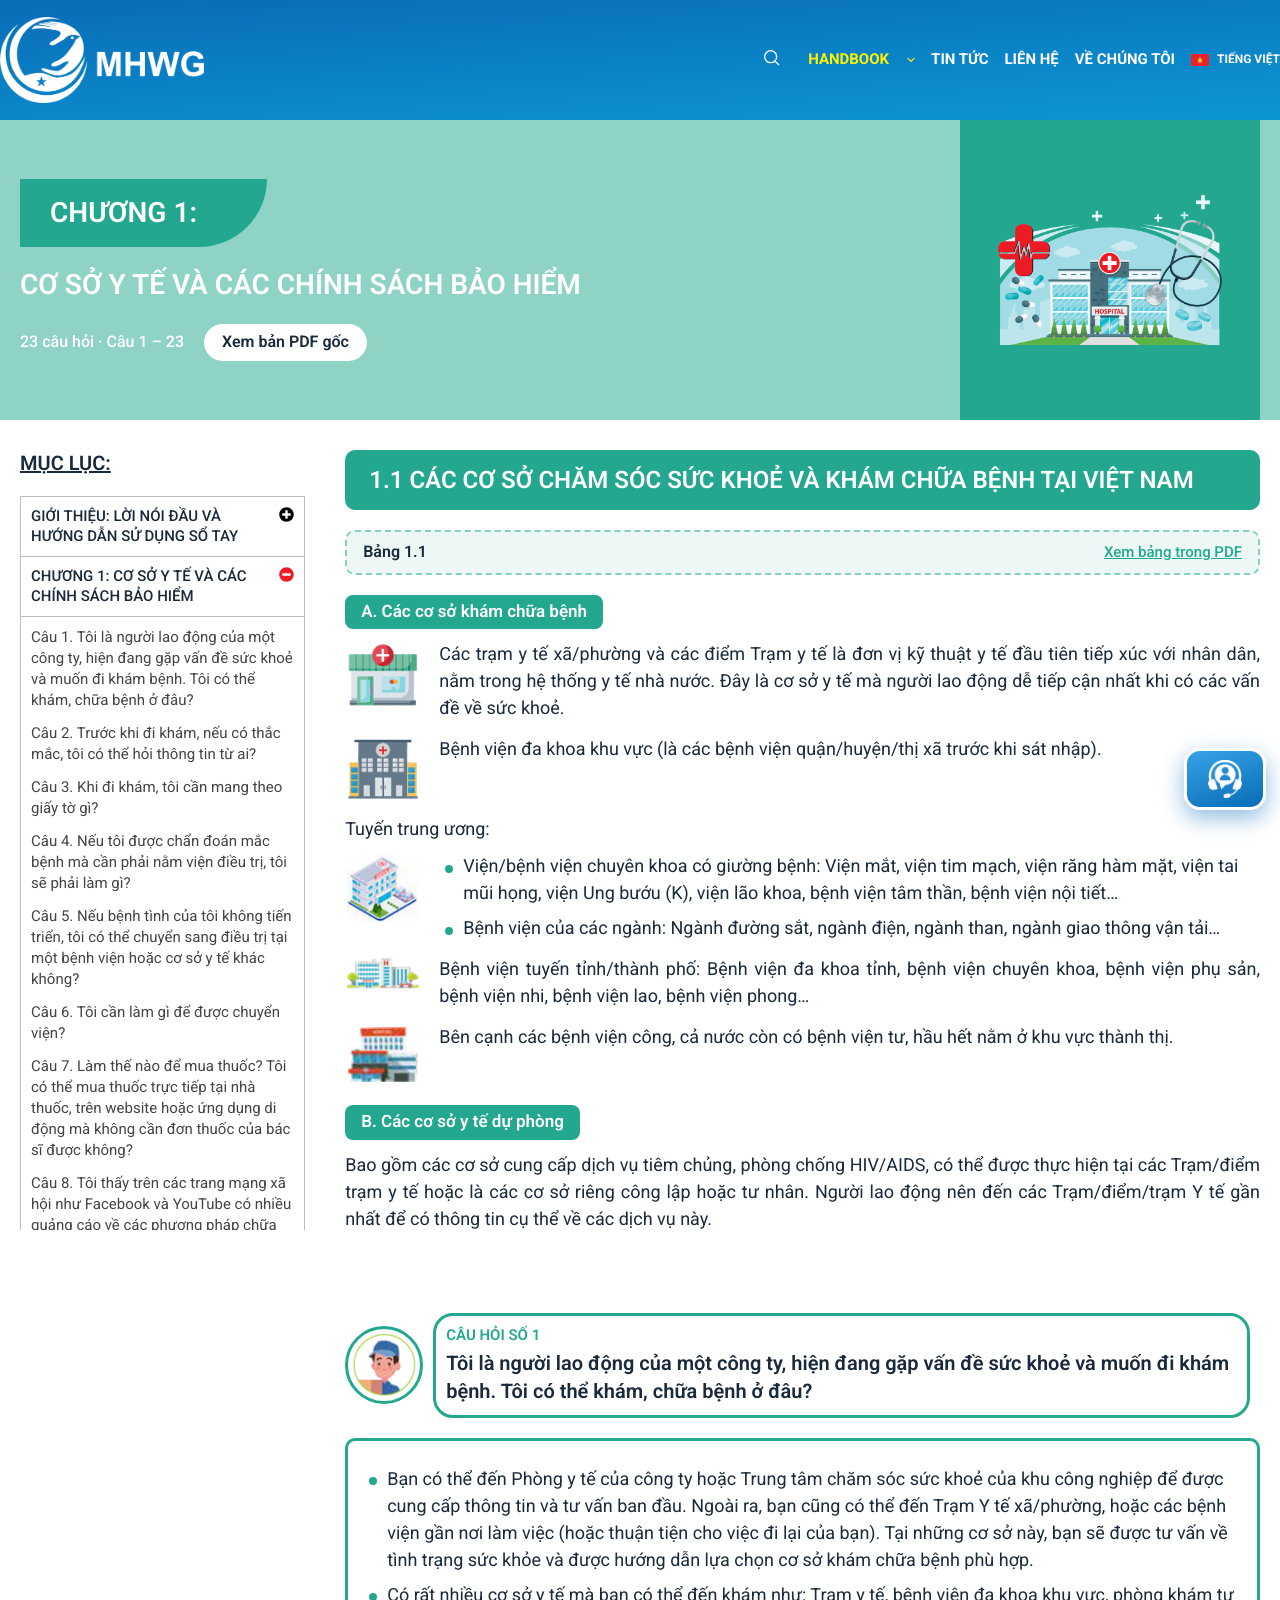
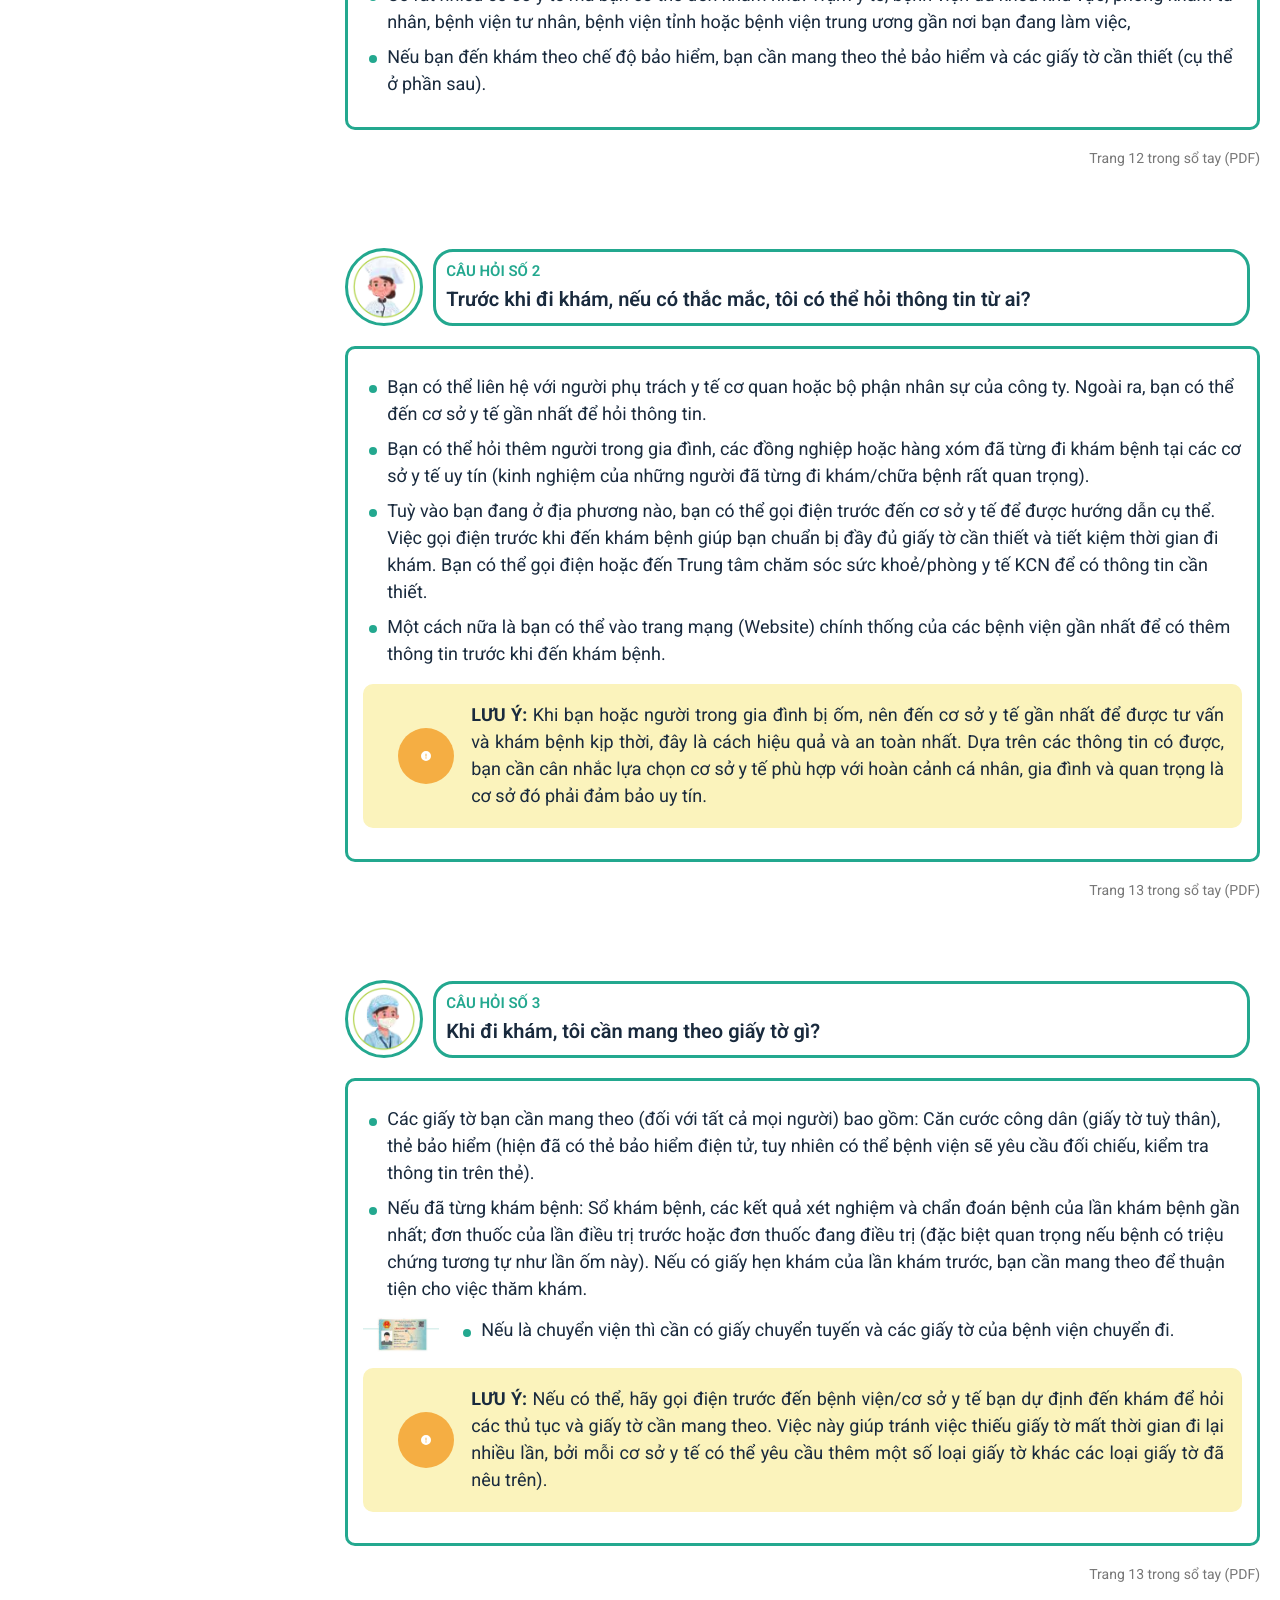
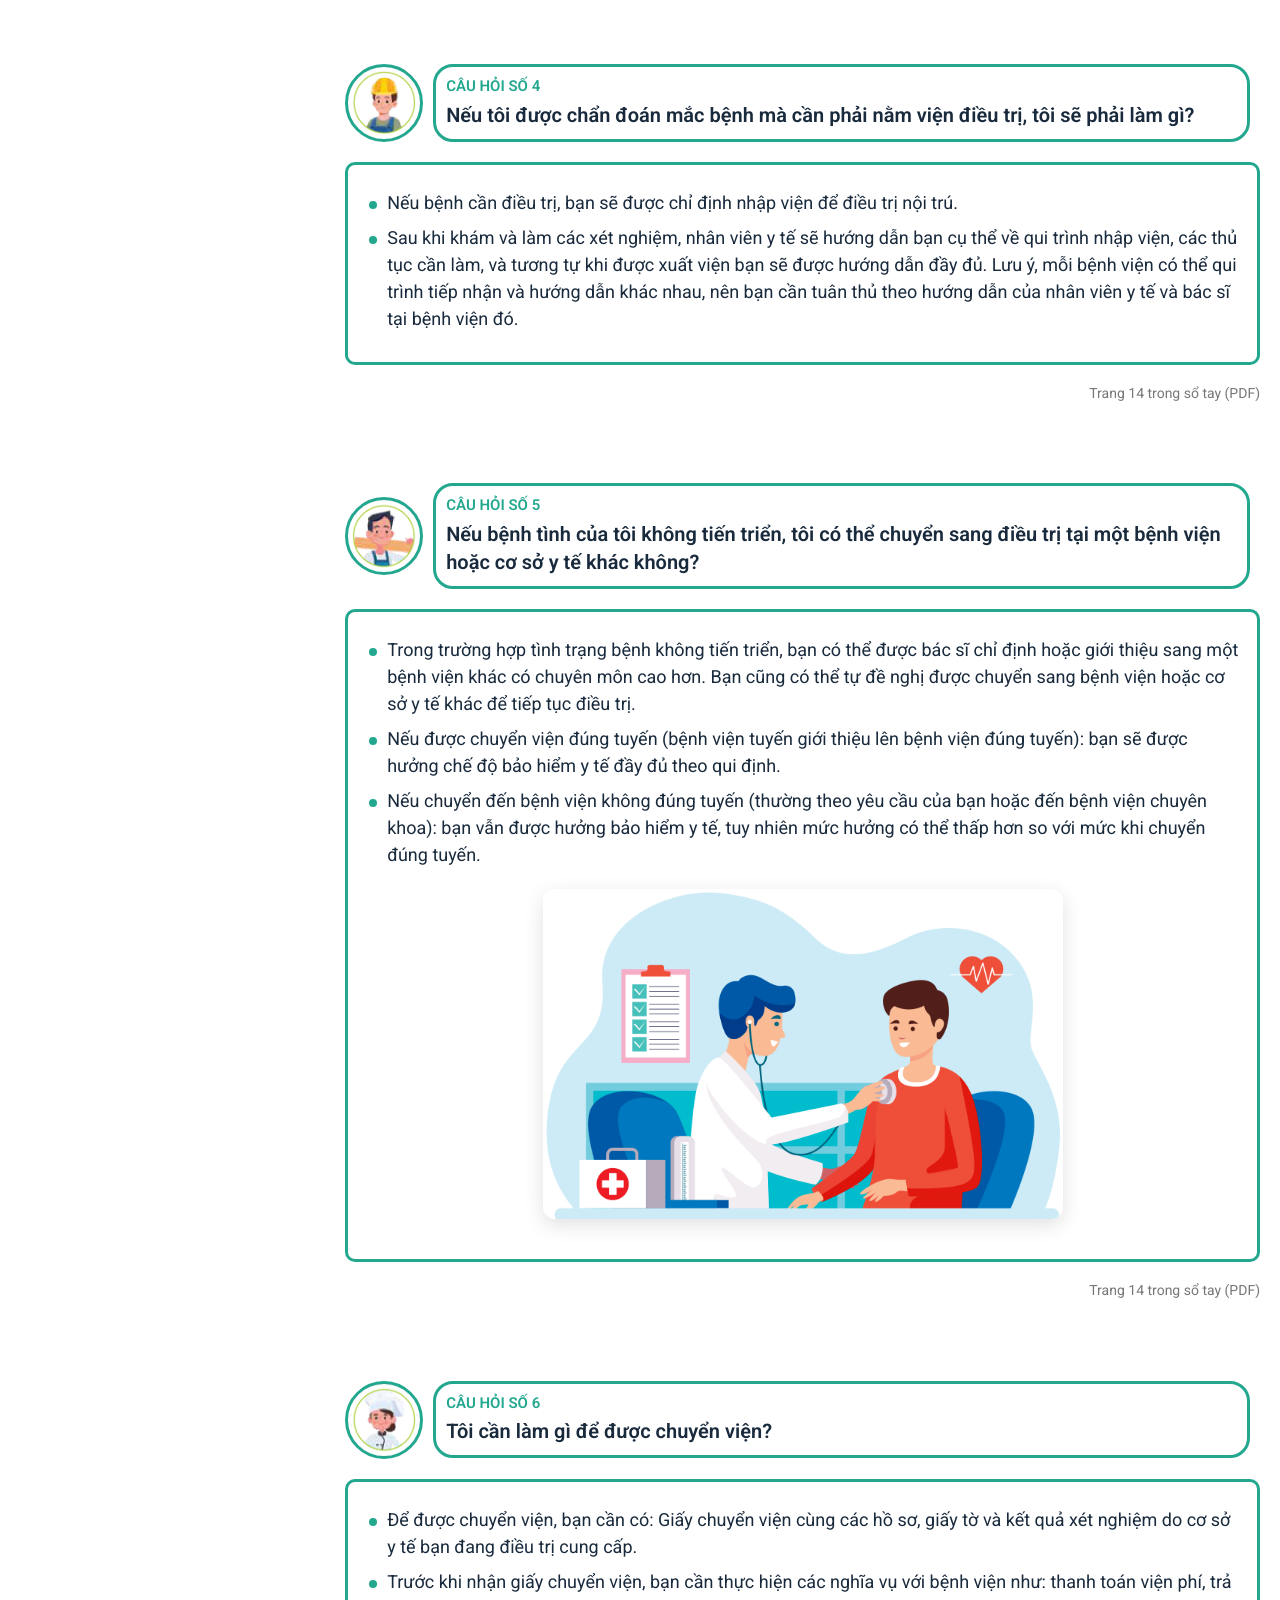
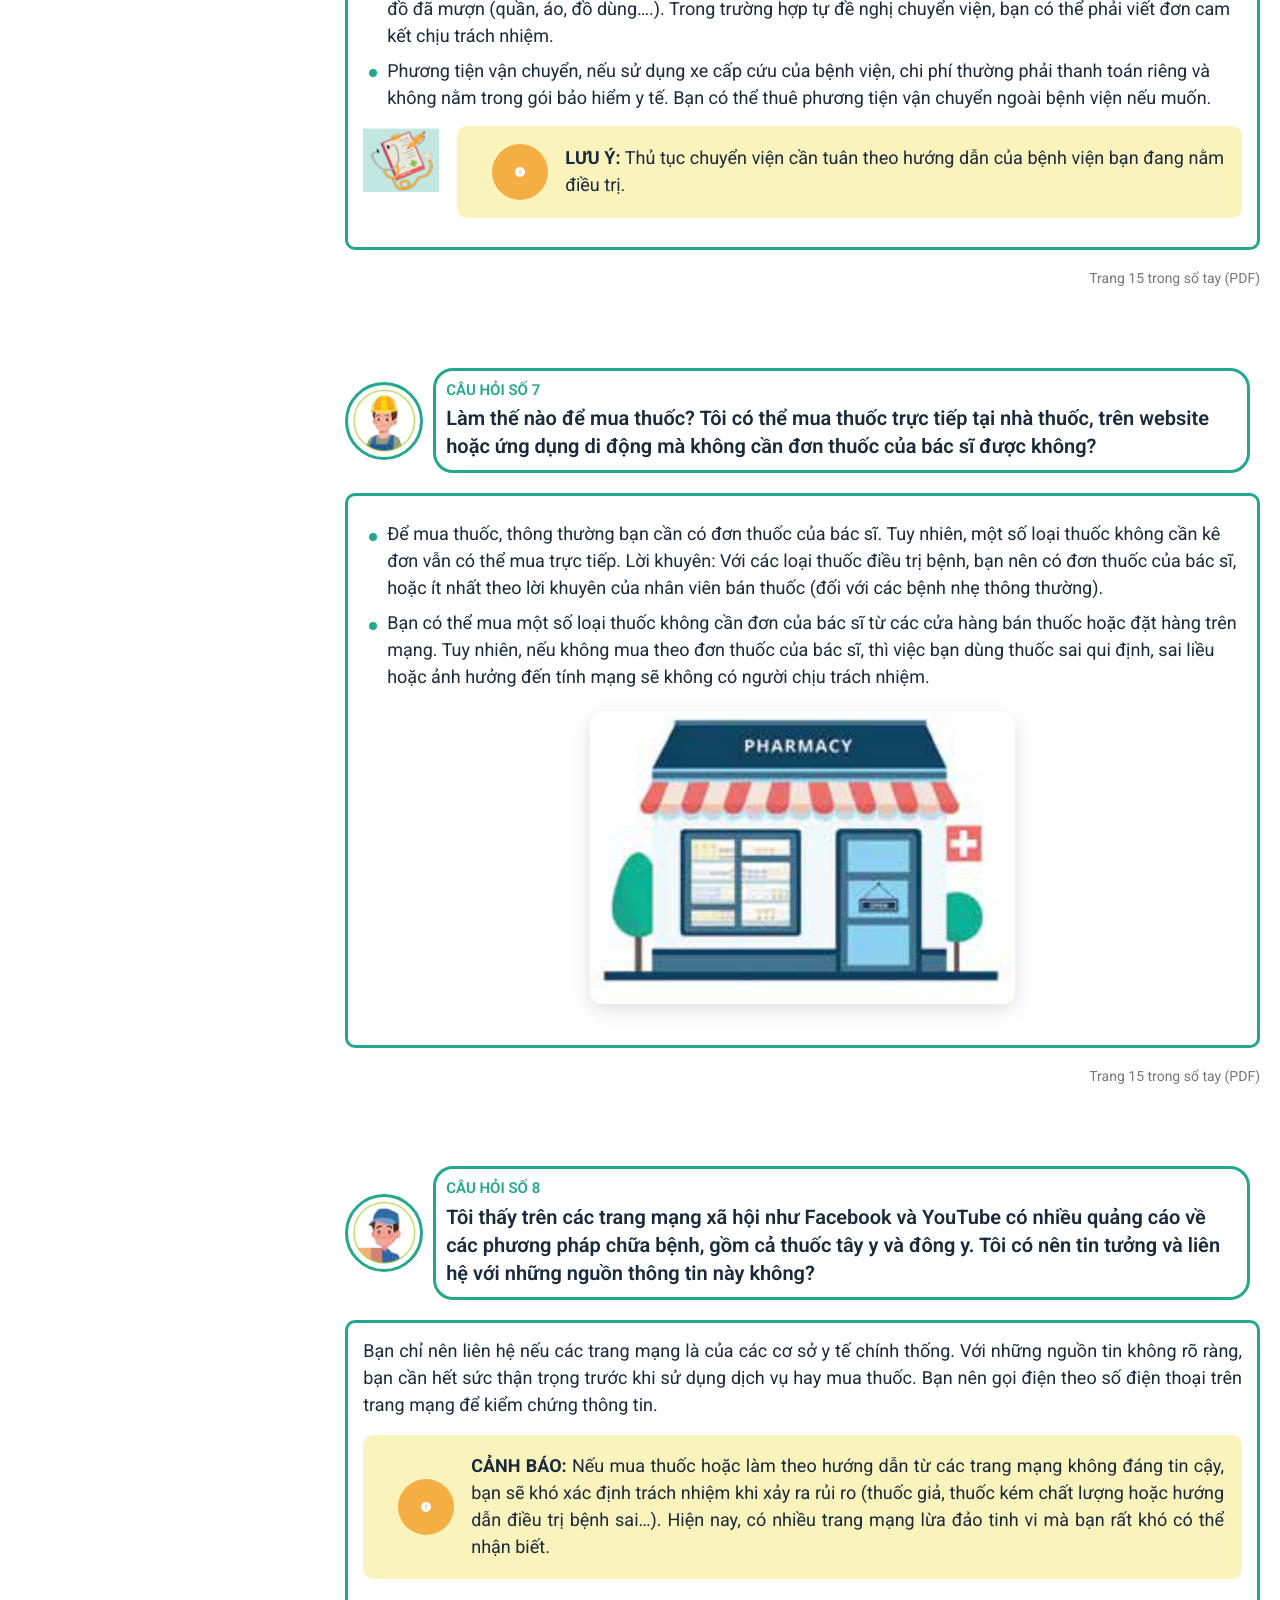
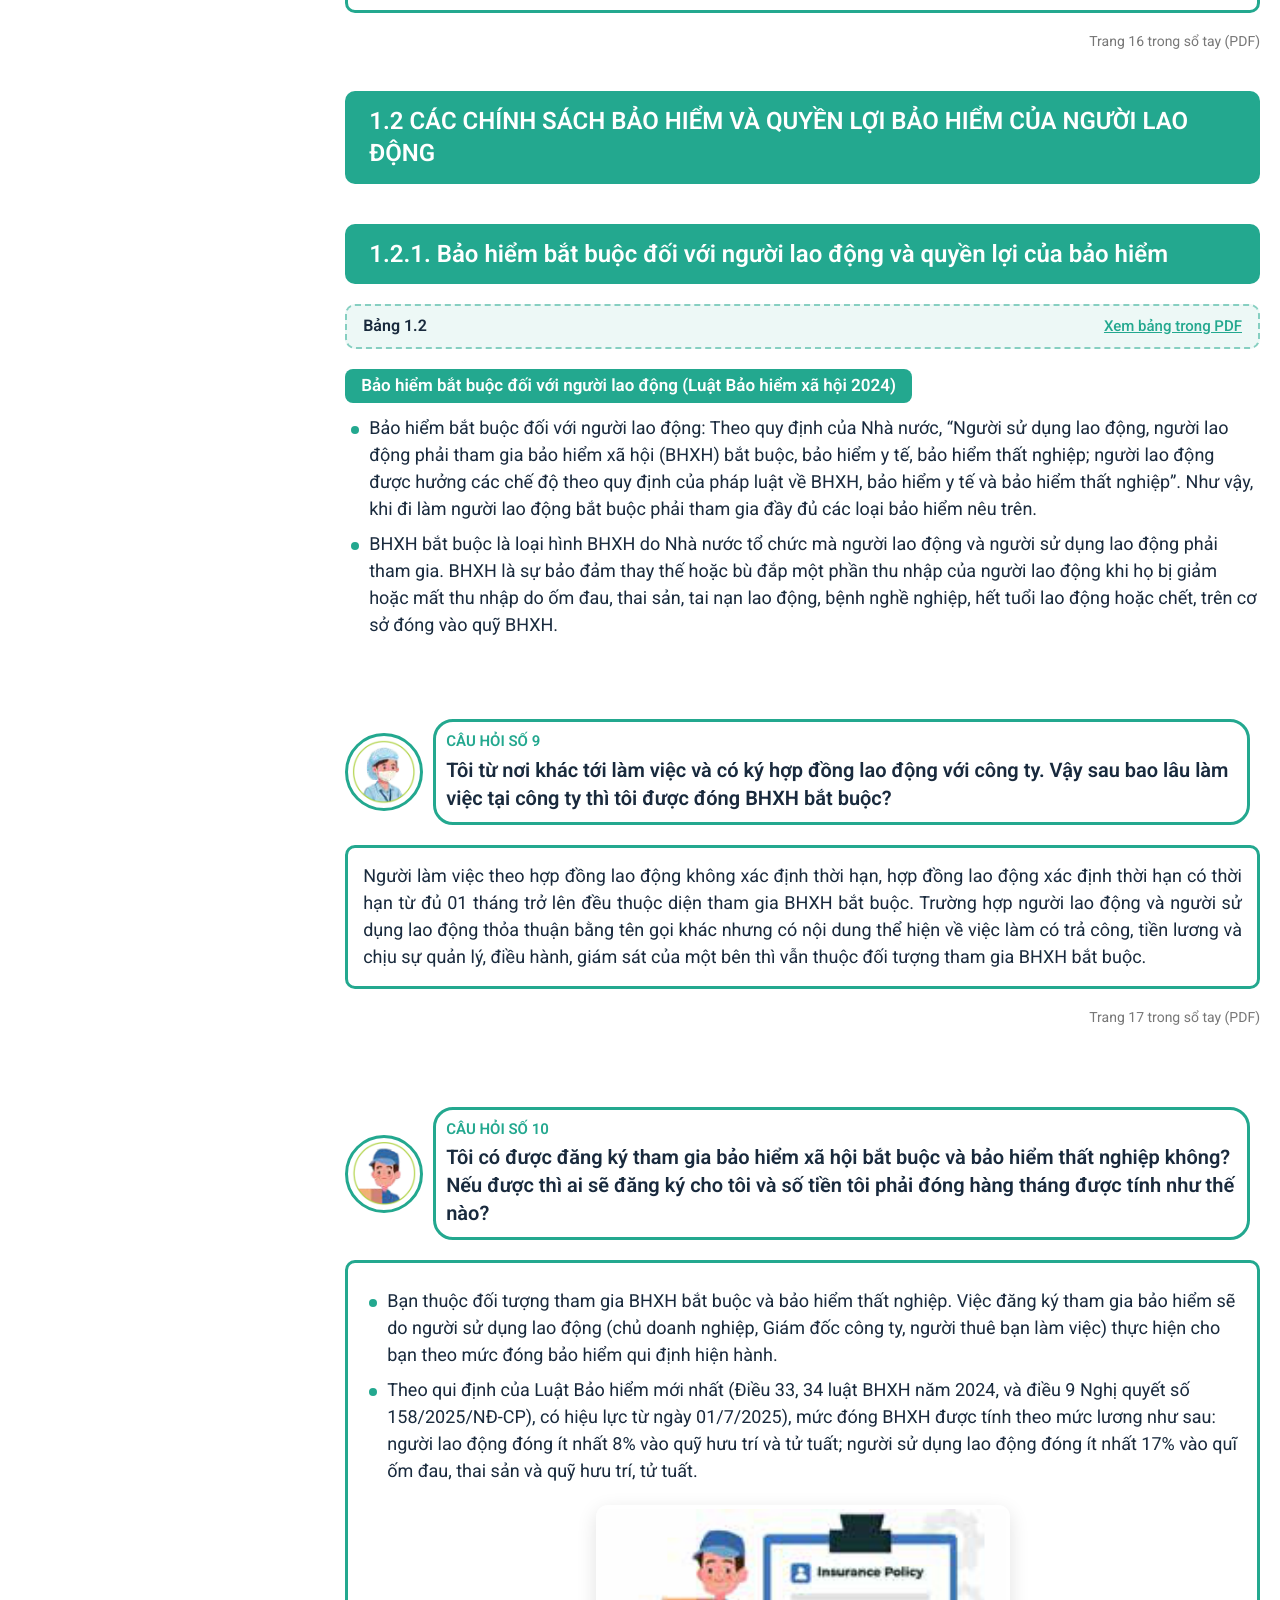
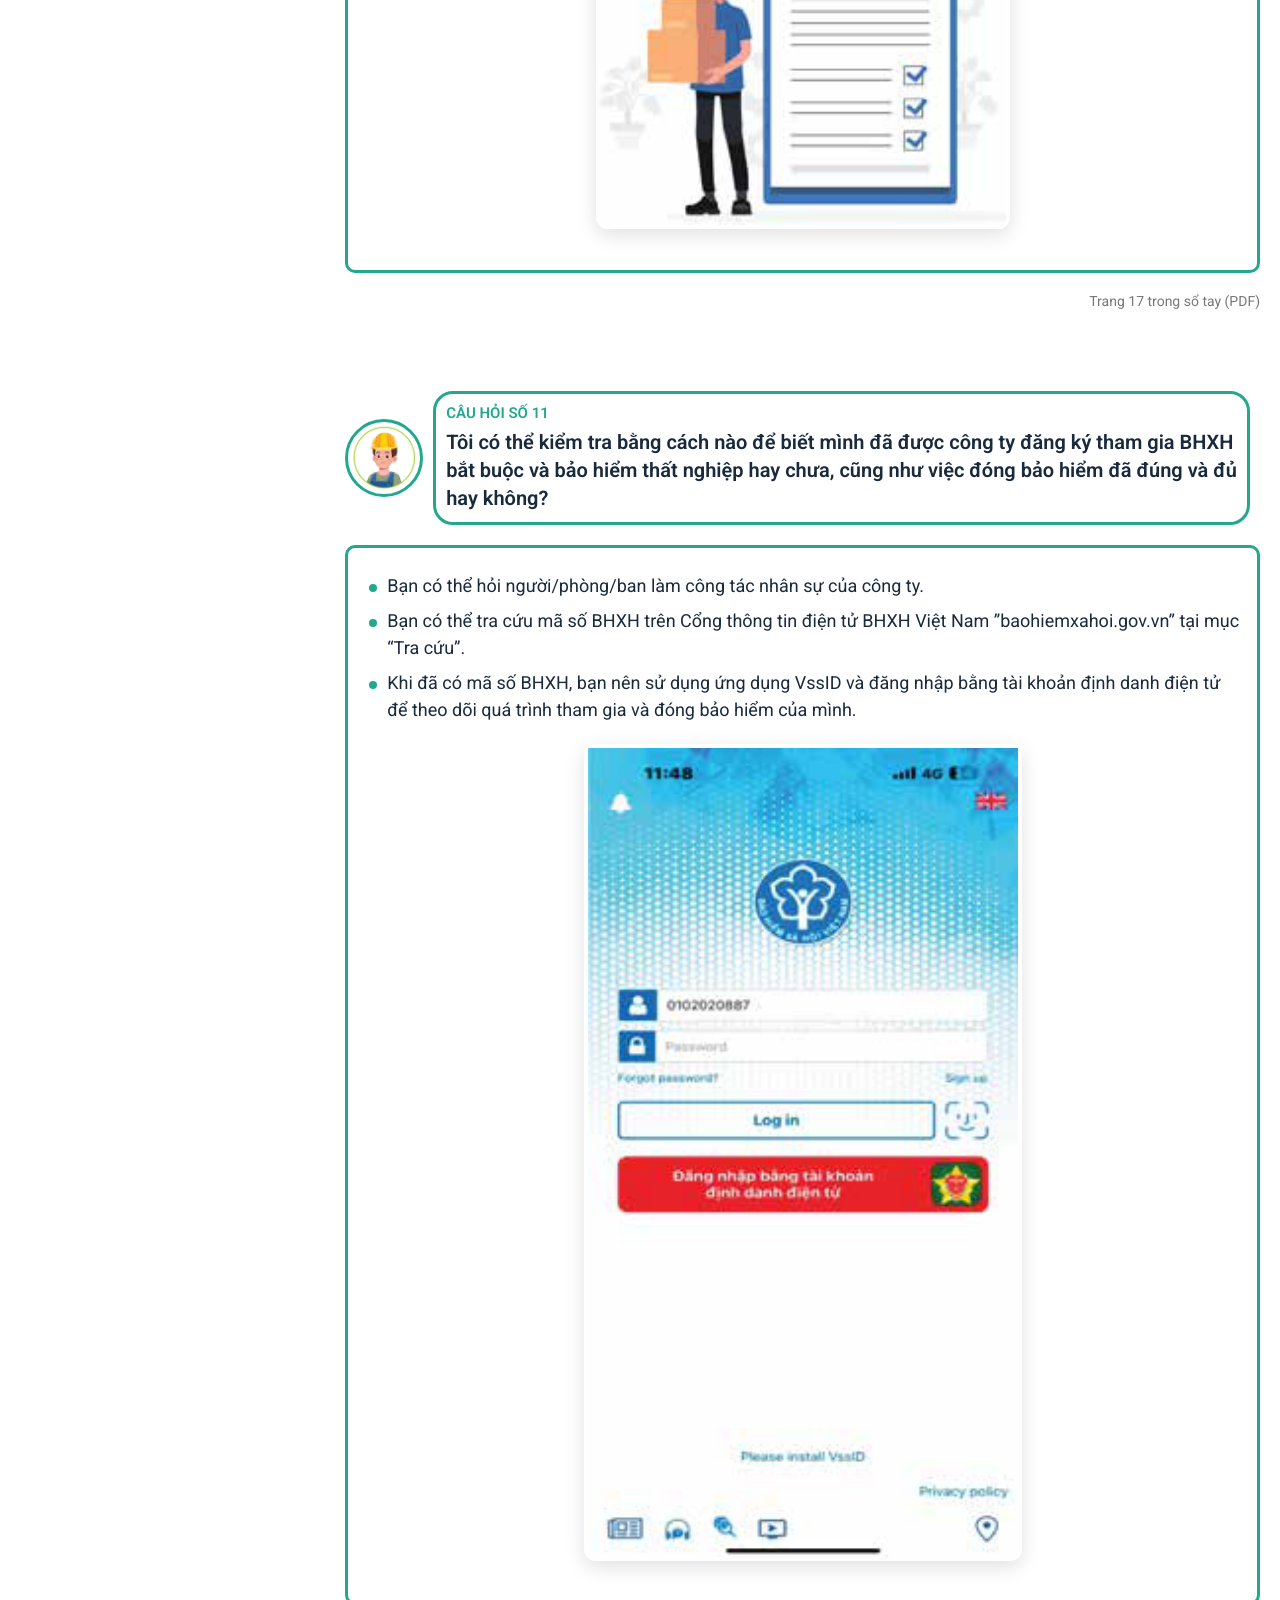
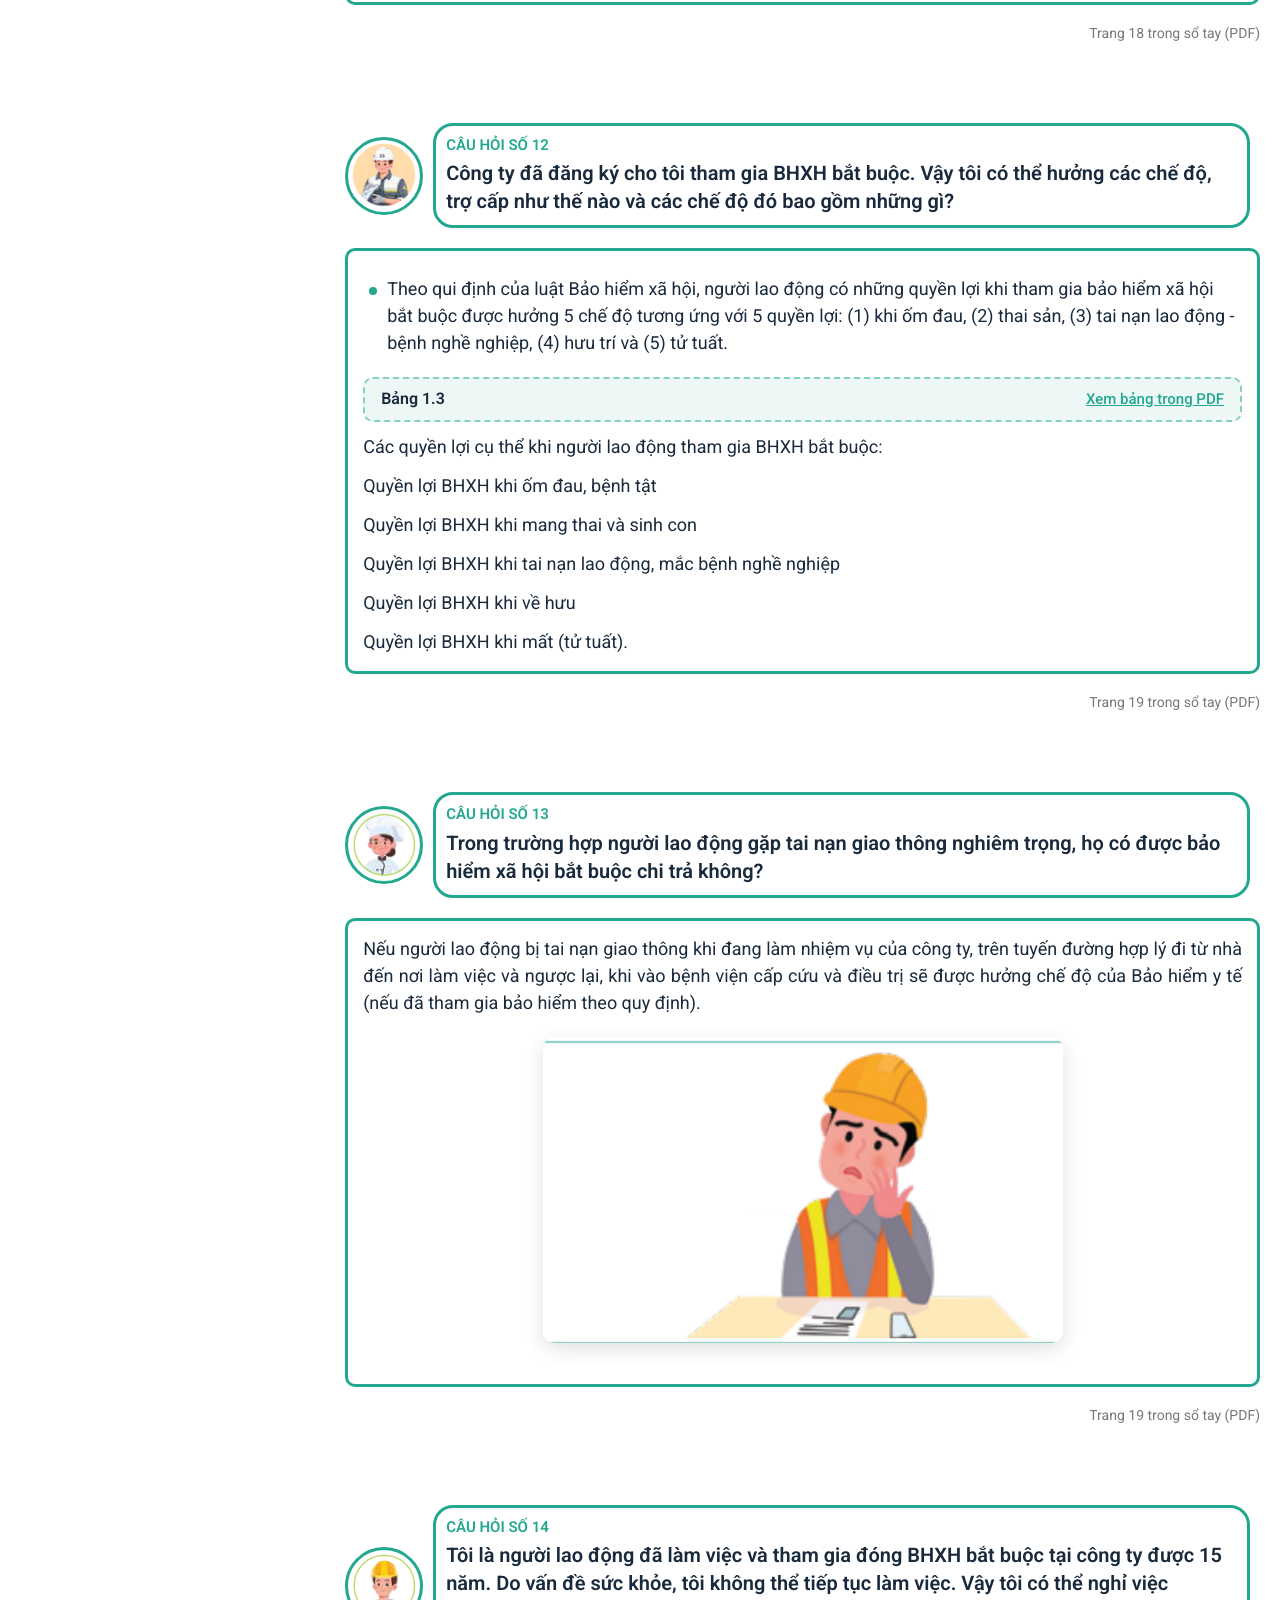
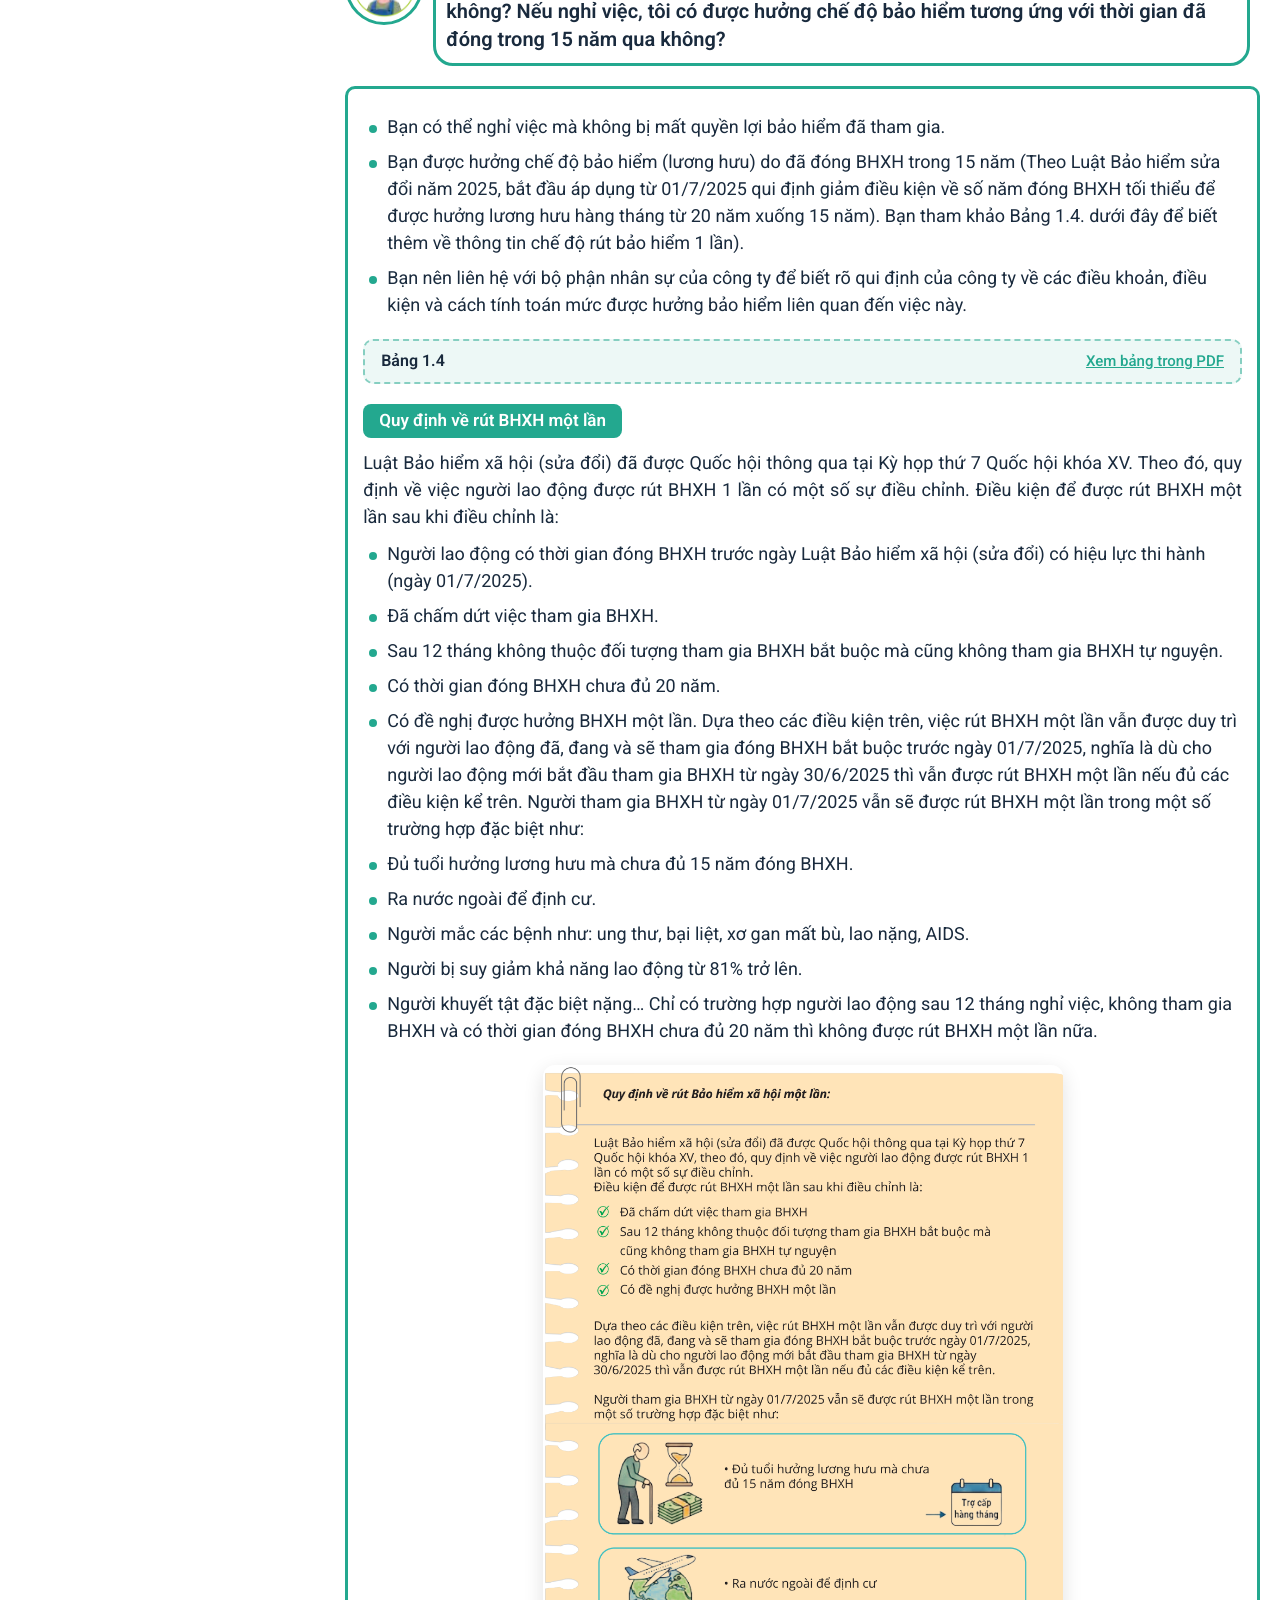
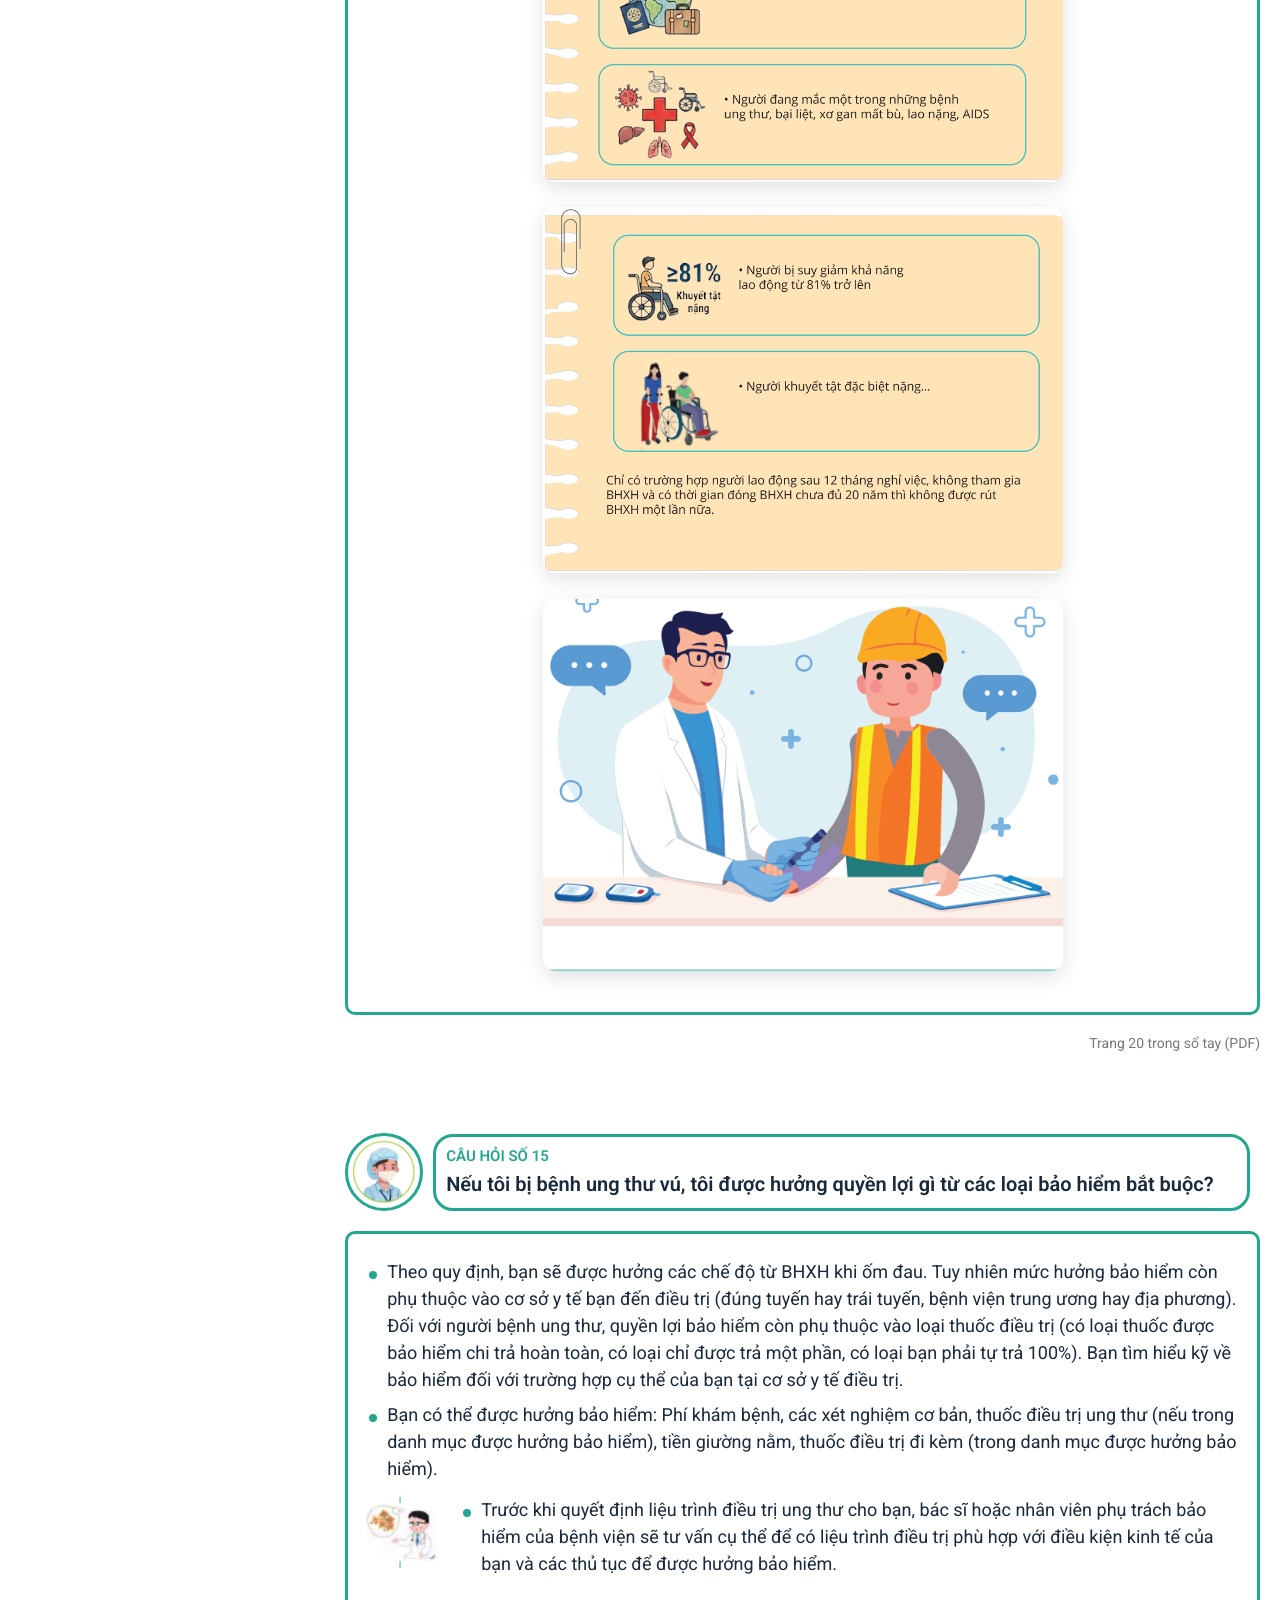
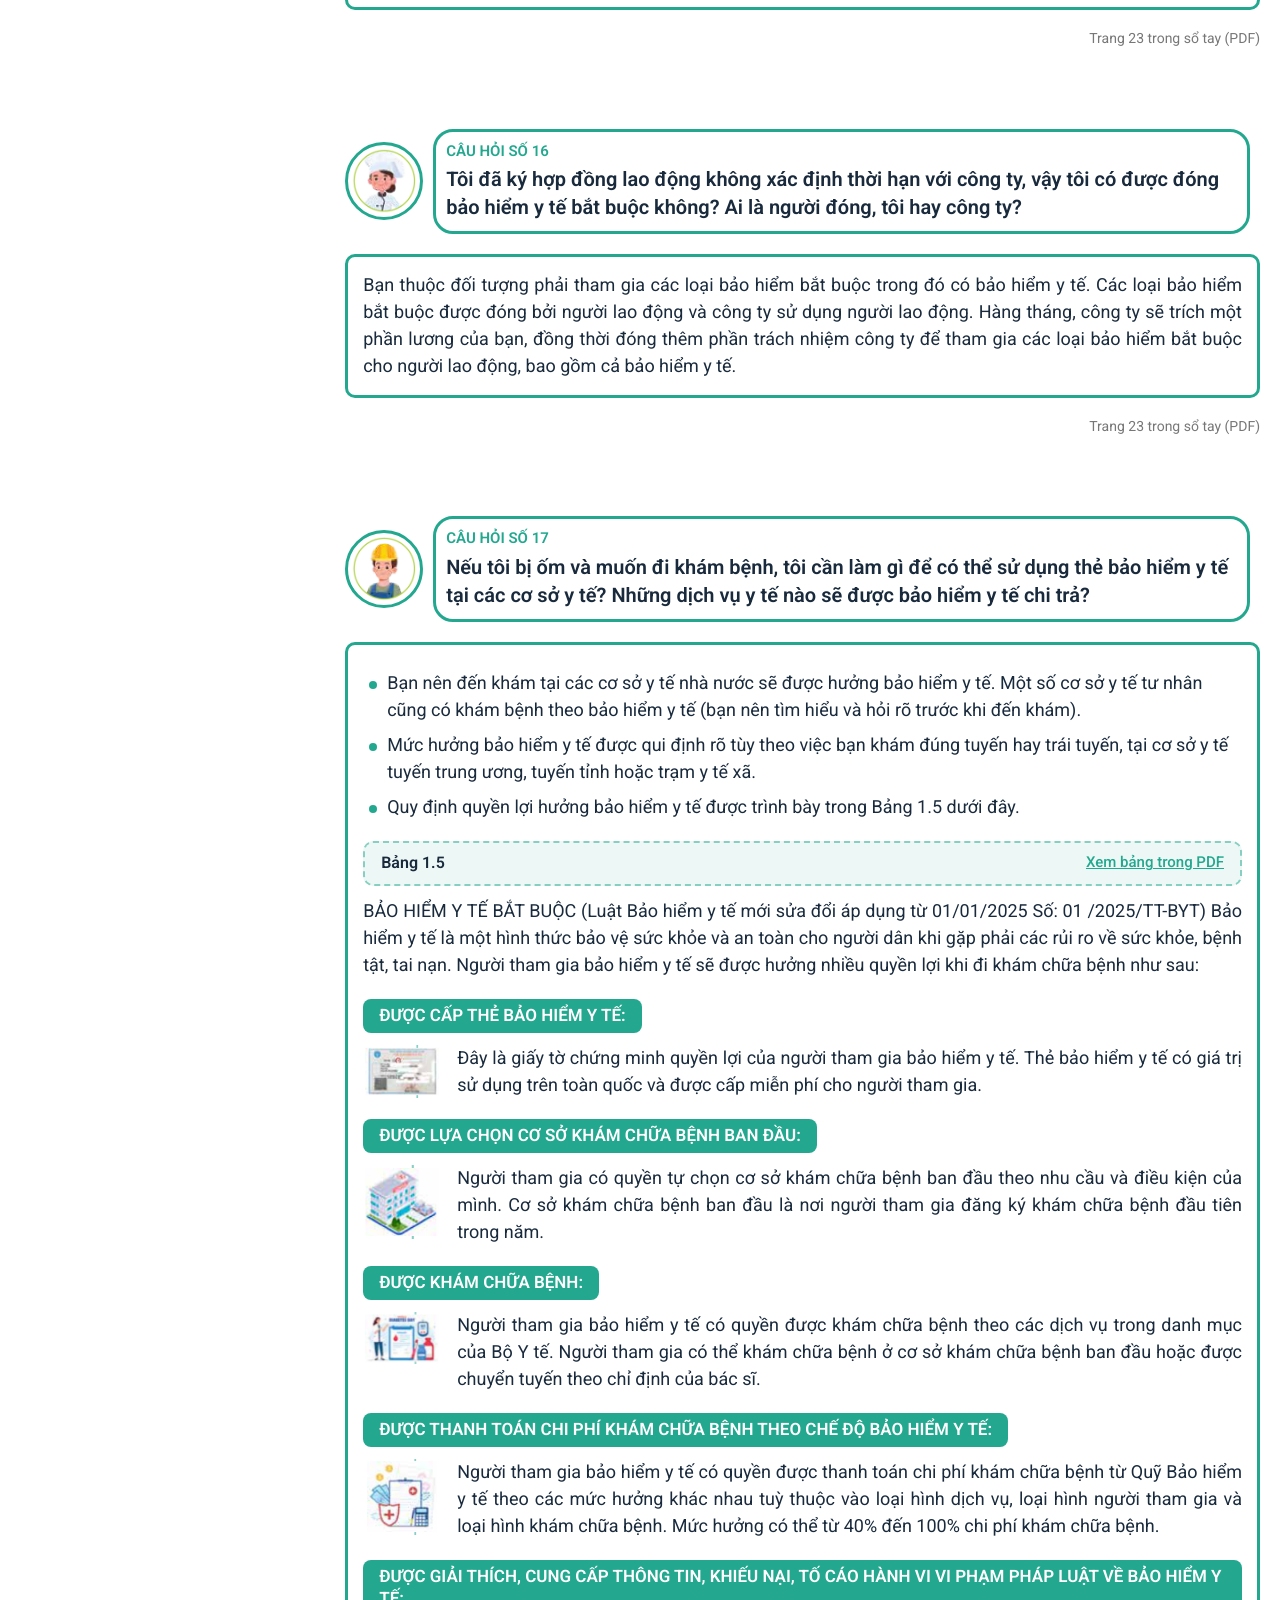
==== commit 9c2619f4: "Bổ sung đầy đủ hình ảnh từ sổ tay và căn chỉnh icon với nội dung - Thêm ảnh nhân vật cạnh 108 câu hỏ" ====
--- a/chapter_1.html
+++ b/chapter_1.html
@@ -236,7 +236,7 @@
                     <!-- end content -->
                     <!-- img -->
                     <div class="chapter-primary__img flex-0">
-                        <img src="./images/chuong-1-1.png" alt="">
+                        <img src="./images/chuong-1-1.png" width="720" height="479" alt="">
                     </div>
                     <!-- end img -->
                 </div>
@@ -706,22 +706,57 @@
                         <h2 class="heading">1.1 CÁC CƠ SỞ CHĂM SÓC SỨC KHOẺ VÀ KHÁM CHỮA BỆNH TẠI VIỆT NAM</h2>
                         <div class="table-caption"><span>Bảng 1.1</span><a href="./document/so-tay-suc-khoe-nguoi-lao-dong-di-cu.pdf#page=8" target="_blank" rel="noopener">Xem bảng trong PDF</a></div>
                         <h4 class="heading-small">A. Các cơ sở khám chữa bệnh</h4>
-                        <p>Các trạm y tế xã/phường và các điểm Trạm y tế là đơn vị kỹ thuật y tế đầu tiên tiếp xúc với nhân dân, nằm trong hệ thống y tế nhà nước. Đây là cơ sở y tế mà người lao động dễ tiếp cận nhất khi có các vấn đề về sức khoẻ.</p>
-                        <p>Bệnh viện đa khoa khu vực (là các bệnh viện quận/huyện/thị xã trước khi sát nhập).</p>
+                        <div class="icon-row">
+                            <div class="icon-row__icons">
+                                <img src="./images/hinh/hinh-004.png" width="88" height="79" alt="Hình minh họa" loading="lazy">
+                            </div>
+                            <div class="icon-row__body">
+                                <p>Các trạm y tế xã/phường và các điểm Trạm y tế là đơn vị kỹ thuật y tế đầu tiên tiếp xúc với nhân dân, nằm trong hệ thống y tế nhà nước. Đây là cơ sở y tế mà người lao động dễ tiếp cận nhất khi có các vấn đề về sức khoẻ.</p>
+                            </div>
+                        </div>
+                        <div class="icon-row">
+                            <div class="icon-row__icons">
+                                <img src="./images/hinh/hinh-005.png" width="92" height="80" alt="Hình minh họa" loading="lazy">
+                            </div>
+                            <div class="icon-row__body">
+                                <p>Bệnh viện đa khoa khu vực (là các bệnh viện quận/huyện/thị xã trước khi sát nhập).</p>
+                            </div>
+                        </div>
                         <p>Tuyến trung ương:</p>
-                        <ul class="list-dot">
-                            <li>Viện/bệnh viện chuyên khoa có giường bệnh: Viện mắt, viện tim mạch, viện răng hàm mặt, viện tai mũi họng, viện Ung bướu (K), viện lão khoa, bệnh viện tâm thần, bệnh viện nội tiết…</li>
-                            <li>Bệnh viện của các ngành: Ngành đường sắt, ngành điện, ngành than, ngành giao thông vận tải…</li>
-                        </ul>
-                        <p>Bệnh viện tuyến tỉnh/thành phố: Bệnh viện đa khoa tỉnh, bệnh viện chuyên khoa, bệnh viện phụ sản, bệnh viện nhi, bệnh viện lao, bệnh viện phong…</p>
-                        <p>Bên cạnh các bệnh viện công, cả nước còn có bệnh viện tư, hầu hết nằm ở khu vực thành thị.</p>
+                        <div class="icon-row">
+                            <div class="icon-row__icons">
+                                <img src="./images/hinh/hinh-006.png" width="144" height="133" alt="Hình minh họa" loading="lazy">
+                            </div>
+                            <div class="icon-row__body">
+                                <ul class="list-dot">
+                                    <li>Viện/bệnh viện chuyên khoa có giường bệnh: Viện mắt, viện tim mạch, viện răng hàm mặt, viện tai mũi họng, viện Ung bướu (K), viện lão khoa, bệnh viện tâm thần, bệnh viện nội tiết…</li>
+                                    <li>Bệnh viện của các ngành: Ngành đường sắt, ngành điện, ngành than, ngành giao thông vận tải…</li>
+                                </ul>
+                            </div>
+                        </div>
+                        <div class="icon-row">
+                            <div class="icon-row__icons">
+                                <img src="./images/hinh/hinh-007.png" width="182" height="81" alt="Hình minh họa" loading="lazy">
+                            </div>
+                            <div class="icon-row__body">
+                                <p>Bệnh viện tuyến tỉnh/thành phố: Bệnh viện đa khoa tỉnh, bệnh viện chuyên khoa, bệnh viện phụ sản, bệnh viện nhi, bệnh viện lao, bệnh viện phong…</p>
+                            </div>
+                        </div>
+                        <div class="icon-row">
+                            <div class="icon-row__icons">
+                                <img src="./images/hinh/hinh-008.png" width="92" height="74" alt="Hình minh họa" loading="lazy">
+                            </div>
+                            <div class="icon-row__body">
+                                <p>Bên cạnh các bệnh viện công, cả nước còn có bệnh viện tư, hầu hết nằm ở khu vực thành thị.</p>
+                            </div>
+                        </div>
                         <h4 class="heading-small">B. Các cơ sở y tế dự phòng</h4>
                         <p>Bao gồm các cơ sở cung cấp dịch vụ tiêm chủng, phòng chống HIV/AIDS, có thể được thực hiện tại các Trạm/điểm trạm y tế hoặc là các cơ sở riêng công lập hoặc tư nhân. Người lao động nên đến các Trạm/điểm/trạm Y tế gần nhất để có thông tin cụ thể về các dịch vụ này.</p>
 
                         <!-- cau hoi 1 -->
                         <div class="part-question mt-40 pt-40" id="chapter-1__1">
                             <div class="three-item d-3xl-flex items-center justify-between mb-20">
-                                <div class="img three-item__img1 flex-0">?</div>
+                                <div class="img three-item__img1 flex-0"><img src="./images/nhan-vat/nhan-vat-01.png" alt=""></div>
                                 <div class="text flex-1 p-10 rounded-20 border-3px mx-10">
                                     <span class="text-number">Câu hỏi số 1</span>
                                     <h3 class="text-1 fs-20 fw-600">Tôi là người lao động của một công ty, hiện đang gặp vấn đề sức khoẻ và muốn đi khám bệnh. Tôi có thể khám, chữa bệnh ở đâu?</h3>
@@ -743,7 +778,7 @@
                         <!-- cau hoi 2 -->
                         <div class="part-question mt-40 pt-40" id="chapter-1__2">
                             <div class="three-item d-3xl-flex items-center justify-between mb-20">
-                                <div class="img three-item__img1 flex-0">?</div>
+                                <div class="img three-item__img1 flex-0"><img src="./images/nhan-vat/nhan-vat-02.png" alt=""></div>
                                 <div class="text flex-1 p-10 rounded-20 border-3px mx-10">
                                     <span class="text-number">Câu hỏi số 2</span>
                                     <h3 class="text-1 fs-20 fw-600">Trước khi đi khám, nếu có thắc mắc, tôi có thể hỏi thông tin từ ai?</h3>
@@ -770,7 +805,7 @@
                         <!-- cau hoi 3 -->
                         <div class="part-question mt-40 pt-40" id="chapter-1__3">
                             <div class="three-item d-3xl-flex items-center justify-between mb-20">
-                                <div class="img three-item__img1 flex-0">?</div>
+                                <div class="img three-item__img1 flex-0"><img src="./images/nhan-vat/nhan-vat-03.png" alt=""></div>
                                 <div class="text flex-1 p-10 rounded-20 border-3px mx-10">
                                     <span class="text-number">Câu hỏi số 3</span>
                                     <h3 class="text-1 fs-20 fw-600">Khi đi khám, tôi cần mang theo giấy tờ gì?</h3>
@@ -780,8 +815,17 @@
                                 <ul class="list-dot">
                                     <li>Các giấy tờ bạn cần mang theo (đối với tất cả mọi người) bao gồm: Căn cước công dân (giấy tờ tuỳ thân), thẻ bảo hiểm (hiện đã có thẻ bảo hiểm điện tử, tuy nhiên có thể bệnh viện sẽ yêu cầu đối chiếu, kiểm tra thông tin trên thẻ).</li>
                                     <li>Nếu đã từng khám bệnh: Sổ khám bệnh, các kết quả xét nghiệm và chẩn đoán bệnh của lần khám bệnh gần nhất; đơn thuốc của lần điều trị trước hoặc đơn thuốc đang điều trị (đặc biệt quan trọng nếu bệnh có triệu chứng tương tự như lần ốm này). Nếu có giấy hẹn khám của lần khám trước, bạn cần mang theo để thuận tiện cho việc thăm khám.</li>
-                                    <li>Nếu là chuyển viện thì cần có giấy chuyển tuyến và các giấy tờ của bệnh viện chuyển đi.</li>
-                                </ul>
+                                </ul>
+                                <div class="icon-row">
+                                    <div class="icon-row__icons">
+                                        <img src="./images/hinh/hinh-009.png" width="251" height="113" alt="Hình minh họa" loading="lazy">
+                                    </div>
+                                    <div class="icon-row__body">
+                                        <ul class="list-dot">
+                                            <li>Nếu là chuyển viện thì cần có giấy chuyển tuyến và các giấy tờ của bệnh viện chuyển đi.</li>
+                                        </ul>
+                                    </div>
+                                </div>
                                 <div class="note note--yellow">
                                     <div class="note-img"><div class="note-img__inner"><img src="./images/svg/i-white.svg" alt=""></div></div>
                                     <div class="note-des"><p><strong>LƯU Ý:</strong> Nếu có thể, hãy gọi điện trước đến bệnh viện/cơ sở y tế bạn dự định đến khám để hỏi các thủ tục và giấy tờ cần mang theo. Việc này giúp tránh việc thiếu giấy tờ mất thời gian đi lại nhiều lần, bởi mỗi cơ sở y tế có thể yêu cầu thêm một số loại giấy tờ khác các loại giấy tờ đã nêu trên).</p></div>
@@ -796,7 +840,7 @@
                         <!-- cau hoi 4 -->
                         <div class="part-question mt-40 pt-40" id="chapter-1__4">
                             <div class="three-item d-3xl-flex items-center justify-between mb-20">
-                                <div class="img three-item__img1 flex-0">?</div>
+                                <div class="img three-item__img1 flex-0"><img src="./images/nhan-vat/nhan-vat-04.png" alt=""></div>
                                 <div class="text flex-1 p-10 rounded-20 border-3px mx-10">
                                     <span class="text-number">Câu hỏi số 4</span>
                                     <h3 class="text-1 fs-20 fw-600">Nếu tôi được chẩn đoán mắc bệnh mà cần phải nằm viện điều trị, tôi sẽ phải làm gì?</h3>
@@ -817,7 +861,7 @@
                         <!-- cau hoi 5 -->
                         <div class="part-question mt-40 pt-40" id="chapter-1__5">
                             <div class="three-item d-3xl-flex items-center justify-between mb-20">
-                                <div class="img three-item__img1 flex-0">?</div>
+                                <div class="img three-item__img1 flex-0"><img src="./images/nhan-vat/nhan-vat-05.png" alt=""></div>
                                 <div class="text flex-1 p-10 rounded-20 border-3px mx-10">
                                     <span class="text-number">Câu hỏi số 5</span>
                                     <h3 class="text-1 fs-20 fw-600">Nếu bệnh tình của tôi không tiến triển, tôi có thể chuyển sang điều trị tại một bệnh viện hoặc cơ sở y tế khác không?</h3>
@@ -829,6 +873,7 @@
                                     <li>Nếu được chuyển viện đúng tuyến (bệnh viện tuyến giới thiệu lên bệnh viện đúng tuyến): bạn sẽ được hưởng chế độ bảo hiểm y tế đầy đủ theo qui định.</li>
                                     <li>Nếu chuyển đến bệnh viện không đúng tuyến (thường theo yêu cầu của bạn hoặc đến bệnh viện chuyên khoa): bạn vẫn được hưởng bảo hiểm y tế, tuy nhiên mức hưởng có thể thấp hơn so với mức khi chuyển đúng tuyến.</li>
                                 </ul>
+                                <figure class="figure"><img src="./images/hinh/hinh-010.png" width="693" height="440" alt="Hình minh họa" loading="lazy"></figure>
                             </div>
                             <div class="part-source">
                                 <a href="./document/so-tay-suc-khoe-nguoi-lao-dong-di-cu.pdf#page=9" target="_blank" rel="noopener">Trang 14 trong sổ tay (PDF)</a>
@@ -839,7 +884,7 @@
                         <!-- cau hoi 6 -->
                         <div class="part-question mt-40 pt-40" id="chapter-1__6">
                             <div class="three-item d-3xl-flex items-center justify-between mb-20">
-                                <div class="img three-item__img1 flex-0">?</div>
+                                <div class="img three-item__img1 flex-0"><img src="./images/nhan-vat/nhan-vat-02.png" alt=""></div>
                                 <div class="text flex-1 p-10 rounded-20 border-3px mx-10">
                                     <span class="text-number">Câu hỏi số 6</span>
                                     <h3 class="text-1 fs-20 fw-600">Tôi cần làm gì để được chuyển viện?</h3>
@@ -851,9 +896,16 @@
                                     <li>Trước khi nhận giấy chuyển viện, bạn cần thực hiện các nghĩa vụ với bệnh viện như: thanh toán viện phí, trả đồ đã mượn (quần, áo, đồ dùng….). Trong trường hợp tự đề nghị chuyển viện, bạn có thể phải viết đơn cam kết chịu trách nhiệm.</li>
                                     <li>Phương tiện vận chuyển, nếu sử dụng xe cấp cứu của bệnh viện, chi phí thường phải thanh toán riêng và không nằm trong gói bảo hiểm y tế. Bạn có thể thuê phương tiện vận chuyển ngoài bệnh viện nếu muốn.</li>
                                 </ul>
-                                <div class="note note--yellow">
-                                    <div class="note-img"><div class="note-img__inner"><img src="./images/svg/i-white.svg" alt=""></div></div>
-                                    <div class="note-des"><p><strong>LƯU Ý:</strong> Thủ tục chuyển viện cần tuân theo hướng dẫn của bệnh viện bạn đang nằm điều trị.</p></div>
+                                <div class="icon-row">
+                                    <div class="icon-row__icons">
+                                        <img src="./images/hinh/hinh-011.png" width="142" height="134" alt="Hình minh họa" loading="lazy">
+                                    </div>
+                                    <div class="icon-row__body">
+                                        <div class="note note--yellow">
+                                            <div class="note-img"><div class="note-img__inner"><img src="./images/svg/i-white.svg" alt=""></div></div>
+                                            <div class="note-des"><p><strong>LƯU Ý:</strong> Thủ tục chuyển viện cần tuân theo hướng dẫn của bệnh viện bạn đang nằm điều trị.</p></div>
+                                        </div>
+                                    </div>
                                 </div>
                             </div>
                             <div class="part-source">
@@ -865,7 +917,7 @@
                         <!-- cau hoi 7 -->
                         <div class="part-question mt-40 pt-40" id="chapter-1__7">
                             <div class="three-item d-3xl-flex items-center justify-between mb-20">
-                                <div class="img three-item__img1 flex-0">?</div>
+                                <div class="img three-item__img1 flex-0"><img src="./images/nhan-vat/nhan-vat-04.png" alt=""></div>
                                 <div class="text flex-1 p-10 rounded-20 border-3px mx-10">
                                     <span class="text-number">Câu hỏi số 7</span>
                                     <h3 class="text-1 fs-20 fw-600">Làm thế nào để mua thuốc? Tôi có thể mua thuốc trực tiếp tại nhà thuốc, trên website hoặc ứng dụng di động mà không cần đơn thuốc của bác sĩ được không?</h3>
@@ -876,6 +928,7 @@
                                     <li>Để mua thuốc, thông thường bạn cần có đơn thuốc của bác sĩ. Tuy nhiên, một số loại thuốc không cần kê đơn vẫn có thể mua trực tiếp. Lời khuyên: Với các loại thuốc điều trị bệnh, bạn nên có đơn thuốc của bác sĩ, hoặc ít nhất theo lời khuyên của nhân viên bán thuốc (đối với các bệnh nhẹ thông thường).</li>
                                     <li>Bạn có thể mua một số loại thuốc không cần đơn của bác sĩ từ các cửa hàng bán thuốc hoặc đặt hàng trên mạng. Tuy nhiên, nếu không mua theo đơn thuốc của bác sĩ, thì việc bạn dùng thuốc sai qui định, sai liều hoặc ảnh hưởng đến tính mạng sẽ không có người chịu trách nhiệm.</li>
                                 </ul>
+                                <figure class="figure"><img src="./images/hinh/hinh-012.png" width="425" height="293" alt="Hình minh họa" loading="lazy"></figure>
                             </div>
                             <div class="part-source">
                                 <a href="./document/so-tay-suc-khoe-nguoi-lao-dong-di-cu.pdf#page=10" target="_blank" rel="noopener">Trang 15 trong sổ tay (PDF)</a>
@@ -886,7 +939,7 @@
                         <!-- cau hoi 8 -->
                         <div class="part-question mt-40 pt-40" id="chapter-1__8">
                             <div class="three-item d-3xl-flex items-center justify-between mb-20">
-                                <div class="img three-item__img1 flex-0">?</div>
+                                <div class="img three-item__img1 flex-0"><img src="./images/nhan-vat/nhan-vat-01.png" alt=""></div>
                                 <div class="text flex-1 p-10 rounded-20 border-3px mx-10">
                                     <span class="text-number">Câu hỏi số 8</span>
                                     <h3 class="text-1 fs-20 fw-600">Tôi thấy trên các trang mạng xã hội như Facebook và YouTube có nhiều quảng cáo về các phương pháp chữa bệnh, gồm cả thuốc tây y và đông y. Tôi có nên tin tưởng và liên hệ với những nguồn thông tin này không?</h3>
@@ -916,7 +969,7 @@
                         <!-- cau hoi 9 -->
                         <div class="part-question mt-40 pt-40" id="chapter-1__9">
                             <div class="three-item d-3xl-flex items-center justify-between mb-20">
-                                <div class="img three-item__img1 flex-0">?</div>
+                                <div class="img three-item__img1 flex-0"><img src="./images/nhan-vat/nhan-vat-03.png" alt=""></div>
                                 <div class="text flex-1 p-10 rounded-20 border-3px mx-10">
                                     <span class="text-number">Câu hỏi số 9</span>
                                     <h3 class="text-1 fs-20 fw-600">Tôi từ nơi khác tới làm việc và có ký hợp đồng lao động với công ty. Vậy sau bao lâu làm việc tại công ty thì tôi được đóng BHXH bắt buộc?</h3>
@@ -934,7 +987,7 @@
                         <!-- cau hoi 10 -->
                         <div class="part-question mt-40 pt-40" id="chapter-1__10">
                             <div class="three-item d-3xl-flex items-center justify-between mb-20">
-                                <div class="img three-item__img1 flex-0">?</div>
+                                <div class="img three-item__img1 flex-0"><img src="./images/nhan-vat/nhan-vat-01.png" alt=""></div>
                                 <div class="text flex-1 p-10 rounded-20 border-3px mx-10">
                                     <span class="text-number">Câu hỏi số 10</span>
                                     <h3 class="text-1 fs-20 fw-600">Tôi có được đăng ký tham gia bảo hiểm xã hội bắt buộc và bảo hiểm thất nghiệp không? Nếu được thì ai sẽ đăng ký cho tôi và số tiền tôi phải đóng hàng tháng được tính như thế nào?</h3>
@@ -945,6 +998,7 @@
                                     <li>Bạn thuộc đối tượng tham gia BHXH bắt buộc và bảo hiểm thất nghiệp. Việc đăng ký tham gia bảo hiểm sẽ do người sử dụng lao động (chủ doanh nghiệp, Giám đốc công ty, người thuê bạn làm việc) thực hiện cho bạn theo mức đóng bảo hiểm qui định hiện hành.</li>
                                     <li>Theo qui định của Luật Bảo hiểm mới nhất (Điều 33, 34 luật BHXH năm 2024, và điều 9 Nghị quyết số 158/2025/NĐ-CP), có hiệu lực từ ngày 01/7/2025), mức đóng BHXH được tính theo mức lương như sau: người lao động đóng ít nhất 8% vào quỹ hưu trí và tử tuất; người sử dụng lao động đóng ít nhất 17% vào quĩ ốm đau, thai sản và quỹ hưu trí, tử tuất.</li>
                                 </ul>
+                                <figure class="figure"><img src="./images/hinh/hinh-013.png" width="414" height="324" alt="Hình minh họa" loading="lazy"></figure>
                             </div>
                             <div class="part-source">
                                 <a href="./document/so-tay-suc-khoe-nguoi-lao-dong-di-cu.pdf#page=11" target="_blank" rel="noopener">Trang 17 trong sổ tay (PDF)</a>
@@ -955,7 +1009,7 @@
                         <!-- cau hoi 11 -->
                         <div class="part-question mt-40 pt-40" id="chapter-1__11">
                             <div class="three-item d-3xl-flex items-center justify-between mb-20">
-                                <div class="img three-item__img1 flex-0">?</div>
+                                <div class="img three-item__img1 flex-0"><img src="./images/nhan-vat/nhan-vat-04.png" alt=""></div>
                                 <div class="text flex-1 p-10 rounded-20 border-3px mx-10">
                                     <span class="text-number">Câu hỏi số 11</span>
                                     <h3 class="text-1 fs-20 fw-600">Tôi có thể kiểm tra bằng cách nào để biết mình đã được công ty đăng ký tham gia BHXH bắt buộc và bảo hiểm thất nghiệp hay chưa, cũng như việc đóng bảo hiểm đã đúng và đủ hay không?</h3>
@@ -967,10 +1021,7 @@
                                     <li>Bạn có thể tra cứu mã số BHXH trên Cổng thông tin điện tử BHXH Việt Nam ”baohiemxahoi.gov.vn” tại mục “Tra cứu”.</li>
                                     <li>Khi đã có mã số BHXH, bạn nên sử dụng ứng dụng VssID và đăng nhập bằng tài khoản định danh điện tử để theo dõi quá trình tham gia và đóng bảo hiểm của mình.</li>
                                 </ul>
-                                <figure class="figure">
-                                    <img src="./images/app-vssid.png" alt="Ứng dụng VssID – đăng nhập bằng tài khoản định danh điện tử để theo dõi quá trình đóng bảo hiểm" loading="lazy">
-                                    <figcaption>Ứng dụng VssID – đăng nhập bằng tài khoản định danh điện tử để theo dõi quá trình đóng bảo hiểm</figcaption>
-                                </figure>
+                                <figure class="figure"><img src="./images/hinh/hinh-014.png" width="438" height="817" alt="Hình minh họa" loading="lazy"></figure>
                             </div>
                             <div class="part-source">
                                 <a href="./document/so-tay-suc-khoe-nguoi-lao-dong-di-cu.pdf#page=11" target="_blank" rel="noopener">Trang 18 trong sổ tay (PDF)</a>
@@ -981,7 +1032,7 @@
                         <!-- cau hoi 12 -->
                         <div class="part-question mt-40 pt-40" id="chapter-1__12">
                             <div class="three-item d-3xl-flex items-center justify-between mb-20">
-                                <div class="img three-item__img1 flex-0">?</div>
+                                <div class="img three-item__img1 flex-0"><img src="./images/nhan-vat/nhan-vat-06.png" alt=""></div>
                                 <div class="text flex-1 p-10 rounded-20 border-3px mx-10">
                                     <span class="text-number">Câu hỏi số 12</span>
                                     <h3 class="text-1 fs-20 fw-600">Công ty đã đăng ký cho tôi tham gia BHXH bắt buộc. Vậy tôi có thể hưởng các chế độ, trợ cấp như thế nào và các chế độ đó bao gồm những gì?</h3>
@@ -1008,7 +1059,7 @@
                         <!-- cau hoi 13 -->
                         <div class="part-question mt-40 pt-40" id="chapter-1__13">
                             <div class="three-item d-3xl-flex items-center justify-between mb-20">
-                                <div class="img three-item__img1 flex-0">?</div>
+                                <div class="img three-item__img1 flex-0"><img src="./images/nhan-vat/nhan-vat-02.png" alt=""></div>
                                 <div class="text flex-1 p-10 rounded-20 border-3px mx-10">
                                     <span class="text-number">Câu hỏi số 13</span>
                                     <h3 class="text-1 fs-20 fw-600">Trong trường hợp người lao động gặp tai nạn giao thông nghiêm trọng, họ có được bảo hiểm xã hội bắt buộc chi trả không?</h3>
@@ -1016,6 +1067,7 @@
                             </div>
                             <div class="part-answer p-15 my-20">
                                 <p>Nếu người lao động bị tai nạn giao thông khi đang làm nhiệm vụ của công ty, trên tuyến đường hợp lý đi từ nhà đến nơi làm việc và ngược lại, khi vào bệnh viện cấp cứu và điều trị sẽ được hưởng chế độ của Bảo hiểm y tế (nếu đã tham gia bảo hiểm theo quy định).</p>
+                                <figure class="figure"><img src="./images/hinh/hinh-015.png" width="547" height="322" alt="Hình minh họa" loading="lazy"></figure>
                             </div>
                             <div class="part-source">
                                 <a href="./document/so-tay-suc-khoe-nguoi-lao-dong-di-cu.pdf#page=12" target="_blank" rel="noopener">Trang 19 trong sổ tay (PDF)</a>
@@ -1026,7 +1078,7 @@
                         <!-- cau hoi 14 -->
                         <div class="part-question mt-40 pt-40" id="chapter-1__14">
                             <div class="three-item d-3xl-flex items-center justify-between mb-20">
-                                <div class="img three-item__img1 flex-0">?</div>
+                                <div class="img three-item__img1 flex-0"><img src="./images/nhan-vat/nhan-vat-04.png" alt=""></div>
                                 <div class="text flex-1 p-10 rounded-20 border-3px mx-10">
                                     <span class="text-number">Câu hỏi số 14</span>
                                     <h3 class="text-1 fs-20 fw-600">Tôi là người lao động đã làm việc và tham gia đóng BHXH bắt buộc tại công ty được 15 năm. Do vấn đề sức khỏe, tôi không thể tiếp tục làm việc. Vậy tôi có thể nghỉ việc không? Nếu nghỉ việc, tôi có được hưởng chế độ bảo hiểm tương ứng với thời gian đã đóng trong 15 năm qua không?</h3>
@@ -1053,20 +1105,9 @@
                                     <li>Người bị suy giảm khả năng lao động từ 81% trở lên.</li>
                                     <li>Người khuyết tật đặc biệt nặng… Chỉ có trường hợp người lao động sau 12 tháng nghỉ việc, không tham gia BHXH và có thời gian đóng BHXH chưa đủ 20 năm thì không được rút BHXH một lần nữa.</li>
                                 </ul>
-                                <p>Quy định về rút Bảo hiểm xã hội một lần:</p>
-                                <p>Luật Bảo hiểm xã hội (sửa đổi) đã được Quốc hội thông qua tại Kỳ họp thứ 7 Quốc hội khóa XV, theo đó, quy định về việc người lao động được rút BHXH 1 lần có một số sự điều chỉnh. Điều kiện để được rút BHXH một lần sau khi điều chỉnh là:</p>
-                                <p>Đã chấm dứt việc tham gia BHXH Sau 12 tháng không thuộc đối tượng tham gia BHXH bắt buộc mà cũng không tham gia BHXH tự nguyện</p>
-                                <p>Có thời gian đóng BHXH chưa đủ 20 năm Có đề nghị được hưởng BHXH một lần</p>
-                                <p>Dựa theo các điều kiện trên, việc rút BHXH một lần vẫn được duy trì với người lao động đã, đang và sẽ tham gia đóng BHXH bắt buộc trước ngày 01/7/2025, nghĩa là dù cho người lao động mới bắt đầu tham gia BHXH từ ngày 30/6/2025 thì vẫn được rút BHXH một lần nếu đủ các điều kiện kể trên.</p>
-                                <p>Người tham gia BHXH từ ngày 01/7/2025 vẫn sẽ được rút BHXH một lần trong một số trường hợp đặc biệt như:</p>
-                                <ul class="list-dot">
-                                    <li>Đủ tuổi hưởng lương hưu mà chưa đủ 15 năm đóng BHXH</li>
-                                    <li>Ra nước ngoài để định cư</li>
-                                    <li>Người đang mắc một trong những bệnh ung thư, bại liệt, xơ gan mất bù, lao nặng, AIDS</li>
-                                    <li>Người bị suy giảm khả năng lao động từ 81% trở lên</li>
-                                    <li>Người khuyết tật đặc biệt nặng…</li>
-                                </ul>
-                                <p>Chỉ có trường hợp người lao động sau 12 tháng nghỉ việc, không tham gia BHXH và có thời gian đóng BHXH chưa đủ 20 năm thì không được rút BHXH một lần nữa.</p>
+                                <figure class="figure"><img src="./images/hinh/hinh-016.png" width="956" height="1317" alt="Quy định về rút Bảo hiểm xã hội một lần: Luật Bảo hiểm xã hội (sửa đổi) đã được Quốc hội thông qua tại Kỳ họp thứ 7 Quốc hội khóa XV, theo đó, quy định về việc người lao động được rút BHXH 1 lần có một số sự điều chỉnh. Điều kiện để được rút BHXH một lần sau khi điều chỉnh là: Đã chấm dứt việc tham gia BHXH Sau 12 tháng không thuộc đối tượng tham gia BHXH bắt buộc mà cũng không tham gia BHXH tự nguyện Có thời gian đóng BHXH chưa đủ 20 năm Có đề nghị được hưởng BHXH một lần Dựa theo các điều kiện trên, việc rút BHXH một lần vẫn được duy trì với người lao động đã, đang và sẽ tham gia đóng BHXH bắt buộc trước ngày 01/7/2025, nghĩa là dù cho người lao động mới bắt đầu tham gia BHXH từ ngày 30/6/2025 thì vẫn được rút BHXH một lần nếu đủ các điều kiện kể trên. Người tham gia BHXH từ ngày 01/7/2025 vẫn sẽ được rút BHXH một lần trong một số trường hợp đặc biệt như: Đủ tuổi hưởng lương hưu mà chưa đủ 15 năm đóng BHXH Ra nước ngoài để định cư Người đang mắc một trong những bệnh ung thư, bại liệt, xơ gan mất bù, lao nặng, AIDS" loading="lazy"></figure>
+                                <figure class="figure"><img src="./images/hinh/hinh-017.png" width="959" height="674" alt="Người bị suy giảm khả năng lao động từ 81% trở lên Người khuyết tật đặc biệt nặng… Chỉ có trường hợp người lao động sau 12 tháng nghỉ việc, không tham gia BHXH và có thời gian đóng BHXH chưa đủ 20 năm thì không được rút BHXH một lần nữa." loading="lazy"></figure>
+                                <figure class="figure"><img src="./images/hinh/hinh-018.png" width="671" height="481" alt="Hình minh họa" loading="lazy"></figure>
                             </div>
                             <div class="part-source">
                                 <a href="./document/so-tay-suc-khoe-nguoi-lao-dong-di-cu.pdf#page=12" target="_blank" rel="noopener">Trang 20 trong sổ tay (PDF)</a>
@@ -1077,7 +1118,7 @@
                         <!-- cau hoi 15 -->
                         <div class="part-question mt-40 pt-40" id="chapter-1__15">
                             <div class="three-item d-3xl-flex items-center justify-between mb-20">
-                                <div class="img three-item__img1 flex-0">?</div>
+                                <div class="img three-item__img1 flex-0"><img src="./images/nhan-vat/nhan-vat-03.png" alt=""></div>
                                 <div class="text flex-1 p-10 rounded-20 border-3px mx-10">
                                     <span class="text-number">Câu hỏi số 15</span>
                                     <h3 class="text-1 fs-20 fw-600">Nếu tôi bị bệnh ung thư vú, tôi được hưởng quyền lợi gì từ các loại bảo hiểm bắt buộc?</h3>
@@ -1087,8 +1128,17 @@
                                 <ul class="list-dot">
                                     <li>Theo quy định, bạn sẽ được hưởng các chế độ từ BHXH khi ốm đau. Tuy nhiên mức hưởng bảo hiểm còn phụ thuộc vào cơ sở y tế bạn đến điều trị (đúng tuyến hay trái tuyến, bệnh viện trung ương hay địa phương). Đối với người bệnh ung thư, quyền lợi bảo hiểm còn phụ thuộc vào loại thuốc điều trị (có loại thuốc được bảo hiểm chi trả hoàn toàn, có loại chỉ được trả một phần, có loại bạn phải tự trả 100%). Bạn tìm hiểu kỹ về bảo hiểm đối với trường hợp cụ thể của bạn tại cơ sở y tế điều trị.</li>
                                     <li>Bạn có thể được hưởng bảo hiểm: Phí khám bệnh, các xét nghiệm cơ bản, thuốc điều trị ung thư (nếu trong danh mục được hưởng bảo hiểm), tiền giường nằm, thuốc điều trị đi kèm (trong danh mục được hưởng bảo hiểm).</li>
-                                    <li>Trước khi quyết định liệu trình điều trị ung thư cho bạn, bác sĩ hoặc nhân viên phụ trách bảo hiểm của bệnh viện sẽ tư vấn cụ thể để có liệu trình điều trị phù hợp với điều kiện kinh tế của bạn và các thủ tục để được hưởng bảo hiểm.</li>
-                                </ul>
+                                </ul>
+                                <div class="icon-row">
+                                    <div class="icon-row__icons">
+                                        <img src="./images/hinh/hinh-019.png" width="117" height="109" alt="Hình minh họa" loading="lazy">
+                                    </div>
+                                    <div class="icon-row__body">
+                                        <ul class="list-dot">
+                                            <li>Trước khi quyết định liệu trình điều trị ung thư cho bạn, bác sĩ hoặc nhân viên phụ trách bảo hiểm của bệnh viện sẽ tư vấn cụ thể để có liệu trình điều trị phù hợp với điều kiện kinh tế của bạn và các thủ tục để được hưởng bảo hiểm.</li>
+                                        </ul>
+                                    </div>
+                                </div>
                             </div>
                             <div class="part-source">
                                 <a href="./document/so-tay-suc-khoe-nguoi-lao-dong-di-cu.pdf#page=14" target="_blank" rel="noopener">Trang 23 trong sổ tay (PDF)</a>
@@ -1099,7 +1149,7 @@
                         <!-- cau hoi 16 -->
                         <div class="part-question mt-40 pt-40" id="chapter-1__16">
                             <div class="three-item d-3xl-flex items-center justify-between mb-20">
-                                <div class="img three-item__img1 flex-0">?</div>
+                                <div class="img three-item__img1 flex-0"><img src="./images/nhan-vat/nhan-vat-02.png" alt=""></div>
                                 <div class="text flex-1 p-10 rounded-20 border-3px mx-10">
                                     <span class="text-number">Câu hỏi số 16</span>
                                     <h3 class="text-1 fs-20 fw-600">Tôi đã ký hợp đồng lao động không xác định thời hạn với công ty, vậy tôi có được đóng bảo hiểm y tế bắt buộc không? Ai là người đóng, tôi hay công ty?</h3>
@@ -1117,7 +1167,7 @@
                         <!-- cau hoi 17 -->
                         <div class="part-question mt-40 pt-40" id="chapter-1__17">
                             <div class="three-item d-3xl-flex items-center justify-between mb-20">
-                                <div class="img three-item__img1 flex-0">?</div>
+                                <div class="img three-item__img1 flex-0"><img src="./images/nhan-vat/nhan-vat-04.png" alt=""></div>
                                 <div class="text flex-1 p-10 rounded-20 border-3px mx-10">
                                     <span class="text-number">Câu hỏi số 17</span>
                                     <h3 class="text-1 fs-20 fw-600">Nếu tôi bị ốm và muốn đi khám bệnh, tôi cần làm gì để có thể sử dụng thẻ bảo hiểm y tế tại các cơ sở y tế? Những dịch vụ y tế nào sẽ được bảo hiểm y tế chi trả?</h3>
@@ -1132,15 +1182,50 @@
                                 <div class="table-caption"><span>Bảng 1.5</span><a href="./document/so-tay-suc-khoe-nguoi-lao-dong-di-cu.pdf#page=14" target="_blank" rel="noopener">Xem bảng trong PDF</a></div>
                                 <p>BẢO HIỂM Y TẾ BẮT BUỘC (Luật Bảo hiểm y tế mới sửa đổi áp dụng từ 01/01/2025 Số: 01 /2025/TT-BYT) Bảo hiểm y tế là một hình thức bảo vệ sức khỏe và an toàn cho người dân khi gặp phải các rủi ro về sức khỏe, bệnh tật, tai nạn. Người tham gia bảo hiểm y tế sẽ được hưởng nhiều quyền lợi khi đi khám chữa bệnh như sau:</p>
                                 <h4 class="heading-small">ĐƯỢC CẤP THẺ BẢO HIỂM Y TẾ:</h4>
-                                <p>Đây là giấy tờ chứng minh quyền lợi của người tham gia bảo hiểm y tế. Thẻ bảo hiểm y tế có giá trị sử dụng trên toàn quốc và được cấp miễn phí cho người tham gia.</p>
+                                <div class="icon-row">
+                                    <div class="icon-row__icons">
+                                        <img src="./images/hinh/hinh-020.png" width="142" height="99" alt="Hình minh họa" loading="lazy">
+                                    </div>
+                                    <div class="icon-row__body">
+                                        <p>Đây là giấy tờ chứng minh quyền lợi của người tham gia bảo hiểm y tế. Thẻ bảo hiểm y tế có giá trị sử dụng trên toàn quốc và được cấp miễn phí cho người tham gia.</p>
+                                    </div>
+                                </div>
                                 <h4 class="heading-small">ĐƯỢC LỰA CHỌN CƠ SỞ KHÁM CHỮA BỆNH BAN ĐẦU:</h4>
-                                <p>Người tham gia có quyền tự chọn cơ sở khám chữa bệnh ban đầu theo nhu cầu và điều kiện của mình. Cơ sở khám chữa bệnh ban đầu là nơi người tham gia đăng ký khám chữa bệnh đầu tiên trong năm.</p>
+                                <div class="icon-row">
+                                    <div class="icon-row__icons">
+                                        <img src="./images/hinh/hinh-021.png" width="123" height="120" alt="Hình minh họa" loading="lazy">
+                                    </div>
+                                    <div class="icon-row__body">
+                                        <p>Người tham gia có quyền tự chọn cơ sở khám chữa bệnh ban đầu theo nhu cầu và điều kiện của mình. Cơ sở khám chữa bệnh ban đầu là nơi người tham gia đăng ký khám chữa bệnh đầu tiên trong năm.</p>
+                                    </div>
+                                </div>
                                 <h4 class="heading-small">ĐƯỢC KHÁM CHỮA BỆNH:</h4>
-                                <p>Người tham gia bảo hiểm y tế có quyền được khám chữa bệnh theo các dịch vụ trong danh mục của Bộ Y tế. Người tham gia có thể khám chữa bệnh ở cơ sở khám chữa bệnh ban đầu hoặc được chuyển tuyến theo chỉ định của bác sĩ.</p>
+                                <div class="icon-row">
+                                    <div class="icon-row__icons">
+                                        <img src="./images/hinh/hinh-022.png" width="156" height="107" alt="Hình minh họa" loading="lazy">
+                                    </div>
+                                    <div class="icon-row__body">
+                                        <p>Người tham gia bảo hiểm y tế có quyền được khám chữa bệnh theo các dịch vụ trong danh mục của Bộ Y tế. Người tham gia có thể khám chữa bệnh ở cơ sở khám chữa bệnh ban đầu hoặc được chuyển tuyến theo chỉ định của bác sĩ.</p>
+                                    </div>
+                                </div>
                                 <h4 class="heading-small">ĐƯỢC THANH TOÁN CHI PHÍ KHÁM CHỮA BỆNH THEO CHẾ ĐỘ BẢO HIỂM Y TẾ:</h4>
-                                <p>Người tham gia bảo hiểm y tế có quyền được thanh toán chi phí khám chữa bệnh từ Quỹ Bảo hiểm y tế theo các mức hưởng khác nhau tuỳ thuộc vào loại hình dịch vụ, loại hình người tham gia và loại hình khám chữa bệnh. Mức hưởng có thể từ 40% đến 100% chi phí khám chữa bệnh.</p>
+                                <div class="icon-row">
+                                    <div class="icon-row__icons">
+                                        <img src="./images/hinh/hinh-023.png" width="128" height="136" alt="Hình minh họa" loading="lazy">
+                                    </div>
+                                    <div class="icon-row__body">
+                                        <p>Người tham gia bảo hiểm y tế có quyền được thanh toán chi phí khám chữa bệnh từ Quỹ Bảo hiểm y tế theo các mức hưởng khác nhau tuỳ thuộc vào loại hình dịch vụ, loại hình người tham gia và loại hình khám chữa bệnh. Mức hưởng có thể từ 40% đến 100% chi phí khám chữa bệnh.</p>
+                                    </div>
+                                </div>
                                 <h4 class="heading-small">ĐƯỢC GIẢI THÍCH, CUNG CẤP THÔNG TIN, KHIẾU NẠI, TỐ CÁO HÀNH VI VI PHẠM PHÁP LUẬT VỀ BẢO HIỂM Y TẾ:</h4>
-                                <p>Người tham gia bảo hiểm y tế có quyền được giải thích, cung cấp thông tin về các quy định, quy trình, biểu mẫu liên quan đến việc thực hiện quyền lợi của mình. Người tham gia cũng có quyền khiếu nại, tố cáo các hành vi vi phạm pháp luật về bảo hiểm y tế của các tổ chức, cá nhân liên quan.</p>
+                                <div class="icon-row">
+                                    <div class="icon-row__icons">
+                                        <img src="./images/hinh/hinh-024.png" width="95" height="98" alt="Hình minh họa" loading="lazy">
+                                    </div>
+                                    <div class="icon-row__body">
+                                        <p>Người tham gia bảo hiểm y tế có quyền được giải thích, cung cấp thông tin về các quy định, quy trình, biểu mẫu liên quan đến việc thực hiện quyền lợi của mình. Người tham gia cũng có quyền khiếu nại, tố cáo các hành vi vi phạm pháp luật về bảo hiểm y tế của các tổ chức, cá nhân liên quan.</p>
+                                    </div>
+                                </div>
                             </div>
                             <div class="part-source">
                                 <a href="./document/so-tay-suc-khoe-nguoi-lao-dong-di-cu.pdf#page=14" target="_blank" rel="noopener">Trang 23 trong sổ tay (PDF)</a>
@@ -1151,7 +1236,7 @@
                         <!-- cau hoi 18 -->
                         <div class="part-question mt-40 pt-40" id="chapter-1__18">
                             <div class="three-item d-3xl-flex items-center justify-between mb-20">
-                                <div class="img three-item__img1 flex-0">?</div>
+                                <div class="img three-item__img1 flex-0"><img src="./images/nhan-vat/nhan-vat-07.png" alt=""></div>
                                 <div class="text flex-1 p-10 rounded-20 border-3px mx-10">
                                     <span class="text-number">Câu hỏi số 18</span>
                                     <h3 class="text-1 fs-20 fw-600">(Chị Ngọc, 29 tuổi): Tôi đã đi khám bệnh bác sĩ chẩn đoán bị viêm phổi và chỉ định tôi vào viện điều trị nội trú (theo bác sĩ nói tôi sẽ nằm viện 5-7 ngày). Tôi muốn biết những dịch vụ y tế nào khi điều trị nội trú được bảo hiểm y tế chi trả?</h3>
@@ -1172,7 +1257,7 @@
                         <!-- cau hoi 19 -->
                         <div class="part-question mt-40 pt-40" id="chapter-1__19">
                             <div class="three-item d-3xl-flex items-center justify-between mb-20">
-                                <div class="img three-item__img1 flex-0">?</div>
+                                <div class="img three-item__img1 flex-0"><img src="./images/nhan-vat/nhan-vat-05.png" alt=""></div>
                                 <div class="text flex-1 p-10 rounded-20 border-3px mx-10">
                                     <span class="text-number">Câu hỏi số 19</span>
                                     <h3 class="text-1 fs-20 fw-600">Nếu có thắc mắc hay cần giải thích về bảo hiểm y tế thì tôi nên liên hệ với ai?</h3>
@@ -1196,7 +1281,7 @@
                         <!-- cau hoi 20 -->
                         <div class="part-question mt-40 pt-40" id="chapter-1__20">
                             <div class="three-item d-3xl-flex items-center justify-between mb-20">
-                                <div class="img three-item__img1 flex-0">?</div>
+                                <div class="img three-item__img1 flex-0"><img src="./images/nhan-vat/nhan-vat-06.png" alt=""></div>
                                 <div class="text flex-1 p-10 rounded-20 border-3px mx-10">
                                     <span class="text-number">Câu hỏi số 20</span>
                                     <h3 class="text-1 fs-20 fw-600">(Anh Thọ, 35 tuổi): Hiện tại tôi đang điều trị nội trú cho chứng đau lưng ở bệnh viện, nhưng tình trạng bệnh không thuyên giảm và được bác sĩ chỉ định chuyển đến một bệnh viện khác. Trong trường hợp này bảo hiểm y tế có tiếp tục chi trả chi phí chữa bệnh sau khi tôi chuyển đến bệnh viện khác không?</h3>
@@ -1216,23 +1301,49 @@
                         <ul class="list-dot">
                             <li>Trường hợp khám thai: nghỉ 5 lần, mỗi lần 1 ngày, nếu nơi khám xa thì mỗi lần nghỉ 2 ngày.</li>
                             <li>Trường hợp sảy, nạo, hút hoặc phá thai, thai bệnh lý hoặc bị lưu thì nghỉ theo tuổi thai:</li>
-                            <li>Thai dưới 5 tuần nghỉ 10 ngày.</li>
-                            <li>Thai từ 5 tuần đến dưới 13 tuần nghỉ 20 ngày.</li>
-                            <li>Thai từ 13 tuần đến dưới 25 tuần nghỉ 40 ngày.</li>
-                            <li>Thai từ 25 tuần trở lên được nghỉ 50 ngày.</li>
-                            <li>Trường hợp nghỉ sinh con: Trường hợp sinh thường và một con được nghỉ 6 tháng, cứ thêm một con thì được nghỉ thêm một tháng.</li>
-                            <li>Trường hợp con mất sau sinh: Nếu con 2 tháng tuổi trở lên được nghỉ 2 tháng; dưới 2 tháng tuổi nghỉ 4 tháng.</li>
-                            <li>Người sinh con hộ được hưởng chế độ đến khi giao trẻ, người nhận con nuôi hưởng đến khi con đủ 6 tháng tuổi.</li>
-                            <li>Tránh thai: lao động nữ được nghỉ 7 ngày khi thực hiện biện pháp tránh thai thông thường, trường hợp triệt sản được nghỉ 15 ngày.</li>
                         </ul>
+                        <div class="icon-row">
+                            <div class="icon-row__icons">
+                                <img src="./images/hinh/hinh-025.png" width="121" height="135" alt="Hình minh họa" loading="lazy">
+                            </div>
+                            <div class="icon-row__body">
+                                <ul class="list-dot">
+                                    <li>Thai dưới 5 tuần nghỉ 10 ngày.</li>
+                                    <li>Thai từ 5 tuần đến dưới 13 tuần nghỉ 20 ngày.</li>
+                                    <li>Thai từ 13 tuần đến dưới 25 tuần nghỉ 40 ngày.</li>
+                                    <li>Thai từ 25 tuần trở lên được nghỉ 50 ngày.</li>
+                                    <li>Trường hợp nghỉ sinh con: Trường hợp sinh thường và một con được nghỉ 6 tháng, cứ thêm một con thì được nghỉ thêm một tháng.</li>
+                                    <li>Trường hợp con mất sau sinh: Nếu con 2 tháng tuổi trở lên được nghỉ 2 tháng; dưới 2 tháng tuổi nghỉ 4 tháng.</li>
+                                    <li>Người sinh con hộ được hưởng chế độ đến khi giao trẻ, người nhận con nuôi hưởng đến khi con đủ 6 tháng tuổi.</li>
+                                    <li>Tránh thai: lao động nữ được nghỉ 7 ngày khi thực hiện biện pháp tránh thai thông thường, trường hợp triệt sản được nghỉ 15 ngày.</li>
+                                </ul>
+                            </div>
+                        </div>
                         <h4 class="heading-small">Số tiền trợ cấp thai sản:</h4>
-                        <p>Đối với trường hợp sinh con, người lao động sẽ được hưởng 6 tháng bình quân lương tháng đóng BHXH. Ngoài ra, lao động được thêm trợ cấp một lần tính bằng 2 lần mức lương cơ sở hiện hành.</p>
+                        <div class="icon-row">
+                            <div class="icon-row__icons">
+                                <img src="./images/hinh/hinh-026.png" width="113" height="131" alt="Hình minh họa" loading="lazy">
+                            </div>
+                            <div class="icon-row__body">
+                                <p>Đối với trường hợp sinh con, người lao động sẽ được hưởng 6 tháng bình quân lương tháng đóng BHXH. Ngoài ra, lao động được thêm trợ cấp một lần tính bằng 2 lần mức lương cơ sở hiện hành.</p>
+                            </div>
+                        </div>
                         <h4 class="heading-small">Người lao động nữ tham gia BHXH</h4>
-                        <p>Đã đủ điều kiện thì người sử dụng lao động không có quyền từ chối đơn xin chế độ của người phụ nữ mang thai hoặc chăm con ốm. Người lao động nữ sau khi có giấy khám thai lần đầu.</p>
+                        <div class="icon-row">
+                            <div class="icon-row__icons">
+                                <img src="./images/hinh/hinh-027.png" width="108" height="142" alt="Hình minh họa" loading="lazy">
+                            </div>
+                            <div class="icon-row__body">
+                                <p>Đã đủ điều kiện thì người sử dụng lao động không có quyền từ chối đơn xin chế độ của người phụ nữ mang thai hoặc chăm con ốm. Người lao động nữ sau khi có giấy khám thai lần đầu.</p>
+                            </div>
+                        </div>
                         <h4 class="heading-small">Chế độ nghỉ chăm con ốm đau:</h4>
                         <p>Là một chế độ của bảo hiểm xã hội, quyền lợi của người lao động khi phải nghỉ việc để chăm sóc con dưới 7 tuổi bị ốm đau</p>
                         <ul class="list-dot">
                             <li>Thời gian hưởng chế độ chăm sóc con ốm đau trong một năm (tính từ ngày 1/1 đến 31/12 được quy định cho mỗi con như sau: Tối đa 20 ngày nếu con dưới 3 tuổi, tối đa 15 ngày nếu con từ đủ 3 tuổi đến dưới 7 tuổi. Thời gian nghỉ việc hưởng chế độ khi chăm sóc con ốm đau quy định tại Điều này tính theo ngày làm việc không kể ngày nghỉ lễ, Tết, ngày nghỉ hằng tuần.</li>
+                        </ul>
+                        <figure class="figure"><img src="./images/hinh/hinh-028.png" width="118" height="204" alt="Hình minh họa" loading="lazy"></figure>
+                        <ul class="list-dot">
                             <li>Mức hưởng trợ cấp của người lao động khi chăm con bằng 75% tiền lương làm căn cứ đóng bảo hiểm xã hội quy định tại Khoản 1 Điều 45 Luật Bảo hiểm xã hội 2024.</li>
                         </ul>
                         <h4 class="heading-small">Lao động nam đang đóng bảo hiểm xã hội</h4>
@@ -1240,16 +1351,14 @@
                         <p>a) 05 ngày làm việc nếu vợ sinh thường;</p>
                         <p>b) 07 ngày làm việc khi vợ sinh con phải phẫu thuật, sinh con dưới 32 tuần tuổi;</p>
                         <p>c) Trường hợp vợ sinh đôi thì được nghỉ 10 ngày làm việc, từ sinh ba trở lên thì cứ thêm mỗi con được nghỉ thêm 03 ngày làm việc.</p>
+                        <figure class="figure"><img src="./images/hinh/hinh-029.png" width="102" height="219" alt="Hình minh họa" loading="lazy"></figure>
                         <p>d) Trường hợp vợ sinh đôi trở lên mà phải phẫu thuật thì được nghỉ 14 ngày làm việc. Thời gian nghỉ việc hưởng chế độ thai sản quy định tại khoản này được tính trong khoảng thời gian 30 ngày đầu kể từ ngày vợ sinh con.</p>
-                        <figure class="figure">
-                            <img src="./images/che-do-thai-san.png" alt="Tóm tắt thời gian nghỉ và trợ cấp thai sản của người cha, người mẹ đang đóng BHXH" loading="lazy">
-                            <figcaption>Tóm tắt thời gian nghỉ và trợ cấp thai sản của người cha, người mẹ đang đóng BHXH</figcaption>
-                        </figure>
+                        <figure class="figure"><img src="./images/hinh/hinh-030.png" width="785" height="514" alt="Hình minh họa" loading="lazy"></figure>
 
                         <!-- cau hoi 21 -->
                         <div class="part-question mt-40 pt-40" id="chapter-1__21">
                             <div class="three-item d-3xl-flex items-center justify-between mb-20">
-                                <div class="img three-item__img1 flex-0">?</div>
+                                <div class="img three-item__img1 flex-0"><img src="./images/nhan-vat/nhan-vat-03.png" alt=""></div>
                                 <div class="text flex-1 p-10 rounded-20 border-3px mx-10">
                                     <span class="text-number">Câu hỏi số 21</span>
                                     <h3 class="text-1 fs-20 fw-600">Tôi là lao động nữ đang làm việc cho một công ty, đã tham gia BHXH bắt buộc và bảo hiểm y tế, hiện đang mang thai. Nếu sinh con ở bệnh viện công lập, tôi sẽ được bảo hiểm chi trả như thế nào?</h3>
@@ -1270,7 +1379,7 @@
                         <!-- cau hoi 22 -->
                         <div class="part-question mt-40 pt-40" id="chapter-1__22">
                             <div class="three-item d-3xl-flex items-center justify-between mb-20">
-                                <div class="img three-item__img1 flex-0">?</div>
+                                <div class="img three-item__img1 flex-0"><img src="./images/nhan-vat/nhan-vat-02.png" alt=""></div>
                                 <div class="text flex-1 p-10 rounded-20 border-3px mx-10">
                                     <span class="text-number">Câu hỏi số 22</span>
                                     <h3 class="text-1 fs-20 fw-600">Mức hưởng bảo hiểm sinh con tại bệnh viện trái tuyến và bệnh viện tư có khác nhau không?</h3>
@@ -1291,7 +1400,7 @@
                         <!-- cau hoi 23 -->
                         <div class="part-question mt-40 pt-40" id="chapter-1__23">
                             <div class="three-item d-3xl-flex items-center justify-between mb-20">
-                                <div class="img three-item__img1 flex-0">?</div>
+                                <div class="img three-item__img1 flex-0"><img src="./images/nhan-vat/nhan-vat-07.png" alt=""></div>
                                 <div class="text flex-1 p-10 rounded-20 border-3px mx-10">
                                     <span class="text-number">Câu hỏi số 23</span>
                                     <h3 class="text-1 fs-20 fw-600">Chị Ngọc (29 tuổi, công nhân may tại Bắc Ninh, có hai con nhỏ). Chị Ngọc muốn biết quyền lợi của lao động nữ khi có con nhỏ.</h3>
--- a/css/style.css
+++ b/css/style.css
@@ -2423,6 +2423,39 @@
   font-style: italic;
   color: #666;
 }
+.chapter-secondary__right .icon-row {
+  display: flex;
+  align-items: flex-start;
+  gap: 18px;
+  margin: 10px 0 14px;
+}
+.chapter-secondary__right .icon-row__icons {
+  flex: 0 0 76px;
+  display: flex;
+  flex-direction: column;
+  align-items: center;
+  gap: 10px;
+}
+.chapter-secondary__right .icon-row__icons img {
+  max-width: 76px;
+  max-height: 76px;
+  width: auto;
+  height: auto;
+  object-fit: contain;
+}
+.chapter-secondary__right .icon-row__body {
+  flex: 1;
+  min-width: 0;
+}
+.chapter-secondary__right .icon-row__body > :first-child {
+  margin-top: 0;
+}
+.chapter-secondary__right .icon-row__body > :last-child {
+  margin-bottom: 0;
+}
+.chapter-secondary__right .heading-small {
+  display: table;
+}
 .chapter-secondary__right .note {
   display: flex;
   align-items: center;
@@ -2465,16 +2498,19 @@
   border-style: solid;
 }
 .chapter-secondary__right .three-item__img1 {
-  width: 70px;
-  height: 70px;
-  display: flex;
-  align-items: center;
-  justify-content: center;
+  width: 78px;
+  height: 78px;
+  padding: 3px;
   border-radius: 50%;
-  color: #fff;
-  font-size: 36px;
-  font-weight: 700;
-  line-height: 1;
+  border: 3px solid;
+  background-color: #fff;
+  overflow: hidden;
+}
+.chapter-secondary__right .three-item__img1 img {
+  width: 100%;
+  height: 100%;
+  object-fit: contain;
+  border-radius: 50%;
 }
 .chapter-secondary__right .three-item .text-number {
   display: block;
@@ -2489,6 +2525,11 @@
 .chapter-secondary__right .part-answer {
   border-radius: 10px;
   border: 3px solid;
+}
+.chapter-secondary__right .part-answer::after {
+  content: "";
+  display: block;
+  clear: both;
 }
 .chapter-secondary__right .part-source {
   display: flex;
@@ -2550,11 +2591,11 @@
 }
 .chapter-secondary__right.chapter-0 .heading,
 .chapter-secondary__right.chapter-0 .heading-small,
-.chapter-secondary__right.chapter-0 .three-item__img1,
 .chapter-secondary__right.chapter-0 .list-dot li:before {
   background-color: #1e73be;
 }
 .chapter-secondary__right.chapter-0 .three-item .text,
+.chapter-secondary__right.chapter-0 .three-item__img1,
 .chapter-secondary__right.chapter-0 .part-answer {
   border-color: #1e73be;
 }
@@ -2571,11 +2612,11 @@
 }
 .chapter-secondary__right.chapter-1 .heading,
 .chapter-secondary__right.chapter-1 .heading-small,
-.chapter-secondary__right.chapter-1 .three-item__img1,
 .chapter-secondary__right.chapter-1 .list-dot li:before {
   background-color: #23a88f;
 }
 .chapter-secondary__right.chapter-1 .three-item .text,
+.chapter-secondary__right.chapter-1 .three-item__img1,
 .chapter-secondary__right.chapter-1 .part-answer {
   border-color: #23a88f;
 }
@@ -2592,11 +2633,11 @@
 }
 .chapter-secondary__right.chapter-2 .heading,
 .chapter-secondary__right.chapter-2 .heading-small,
-.chapter-secondary__right.chapter-2 .three-item__img1,
 .chapter-secondary__right.chapter-2 .list-dot li:before {
   background-color: #e8639a;
 }
 .chapter-secondary__right.chapter-2 .three-item .text,
+.chapter-secondary__right.chapter-2 .three-item__img1,
 .chapter-secondary__right.chapter-2 .part-answer {
   border-color: #e8639a;
 }
@@ -2613,11 +2654,11 @@
 }
 .chapter-secondary__right.chapter-3 .heading,
 .chapter-secondary__right.chapter-3 .heading-small,
-.chapter-secondary__right.chapter-3 .three-item__img1,
 .chapter-secondary__right.chapter-3 .list-dot li:before {
   background-color: #20a9e0;
 }
 .chapter-secondary__right.chapter-3 .three-item .text,
+.chapter-secondary__right.chapter-3 .three-item__img1,
 .chapter-secondary__right.chapter-3 .part-answer {
   border-color: #20a9e0;
 }
@@ -2634,11 +2675,11 @@
 }
 .chapter-secondary__right.chapter-4 .heading,
 .chapter-secondary__right.chapter-4 .heading-small,
-.chapter-secondary__right.chapter-4 .three-item__img1,
 .chapter-secondary__right.chapter-4 .list-dot li:before {
   background-color: #9464b4;
 }
 .chapter-secondary__right.chapter-4 .three-item .text,
+.chapter-secondary__right.chapter-4 .three-item__img1,
 .chapter-secondary__right.chapter-4 .part-answer {
   border-color: #9464b4;
 }
@@ -2655,11 +2696,11 @@
 }
 .chapter-secondary__right.chapter-5 .heading,
 .chapter-secondary__right.chapter-5 .heading-small,
-.chapter-secondary__right.chapter-5 .three-item__img1,
 .chapter-secondary__right.chapter-5 .list-dot li:before {
   background-color: #f0a92e;
 }
 .chapter-secondary__right.chapter-5 .three-item .text,
+.chapter-secondary__right.chapter-5 .three-item__img1,
 .chapter-secondary__right.chapter-5 .part-answer {
   border-color: #f0a92e;
 }
@@ -2893,10 +2934,24 @@
 }
 
 .character-item {
+  display: flex;
+  align-items: flex-start;
+  gap: 16px;
   padding: 18px 20px;
   border: 2px solid #d9e6f5;
   border-radius: 14px;
   background-color: #f7fbff;
+}
+.character-item__img {
+  flex-shrink: 0;
+  width: 84px;
+  height: 84px;
+  border-radius: 50%;
+  object-fit: cover;
+  background-color: #fff;
+}
+.character-item__content {
+  flex: 1;
 }
 .character-item__name {
   margin-bottom: 8px;
@@ -3335,9 +3390,10 @@
     font-size: 18px;
   }
   .chapter-secondary__right .three-item__img1 {
-    width: 46px;
-    height: 46px;
-    font-size: 24px;
+    width: 56px;
+    height: 56px;
+    border-width: 2px;
+    padding: 2px;
   }
   .chapter-secondary__right .three-item .text {
     padding: 10px;
@@ -3350,6 +3406,16 @@
   .chapter-secondary__right .part-answer {
     padding: 12px;
   }
+  .chapter-secondary__right .icon-row {
+    gap: 12px;
+  }
+  .chapter-secondary__right .icon-row__icons {
+    flex-basis: 52px;
+  }
+  .chapter-secondary__right .icon-row__icons img {
+    max-width: 52px;
+    max-height: 52px;
+  }
   .chapter-secondary__right .note {
     display: block;
   }
